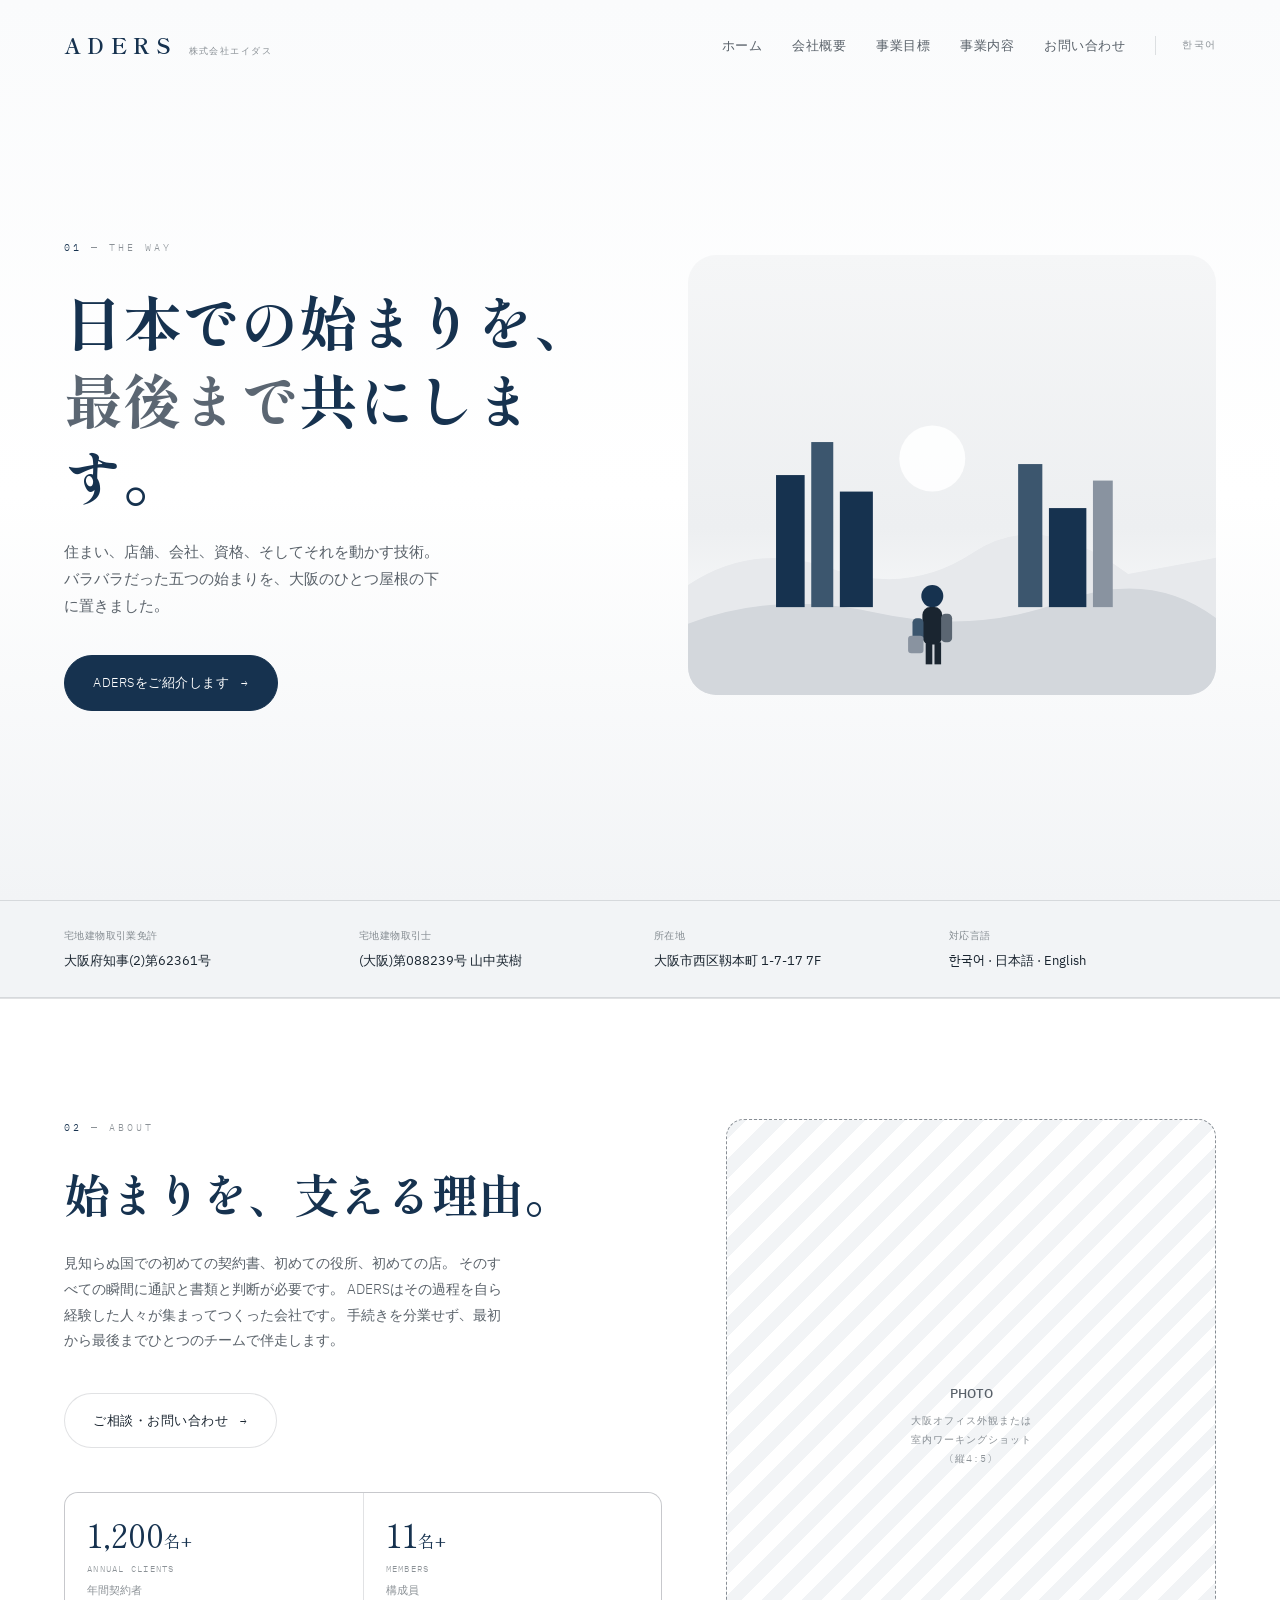
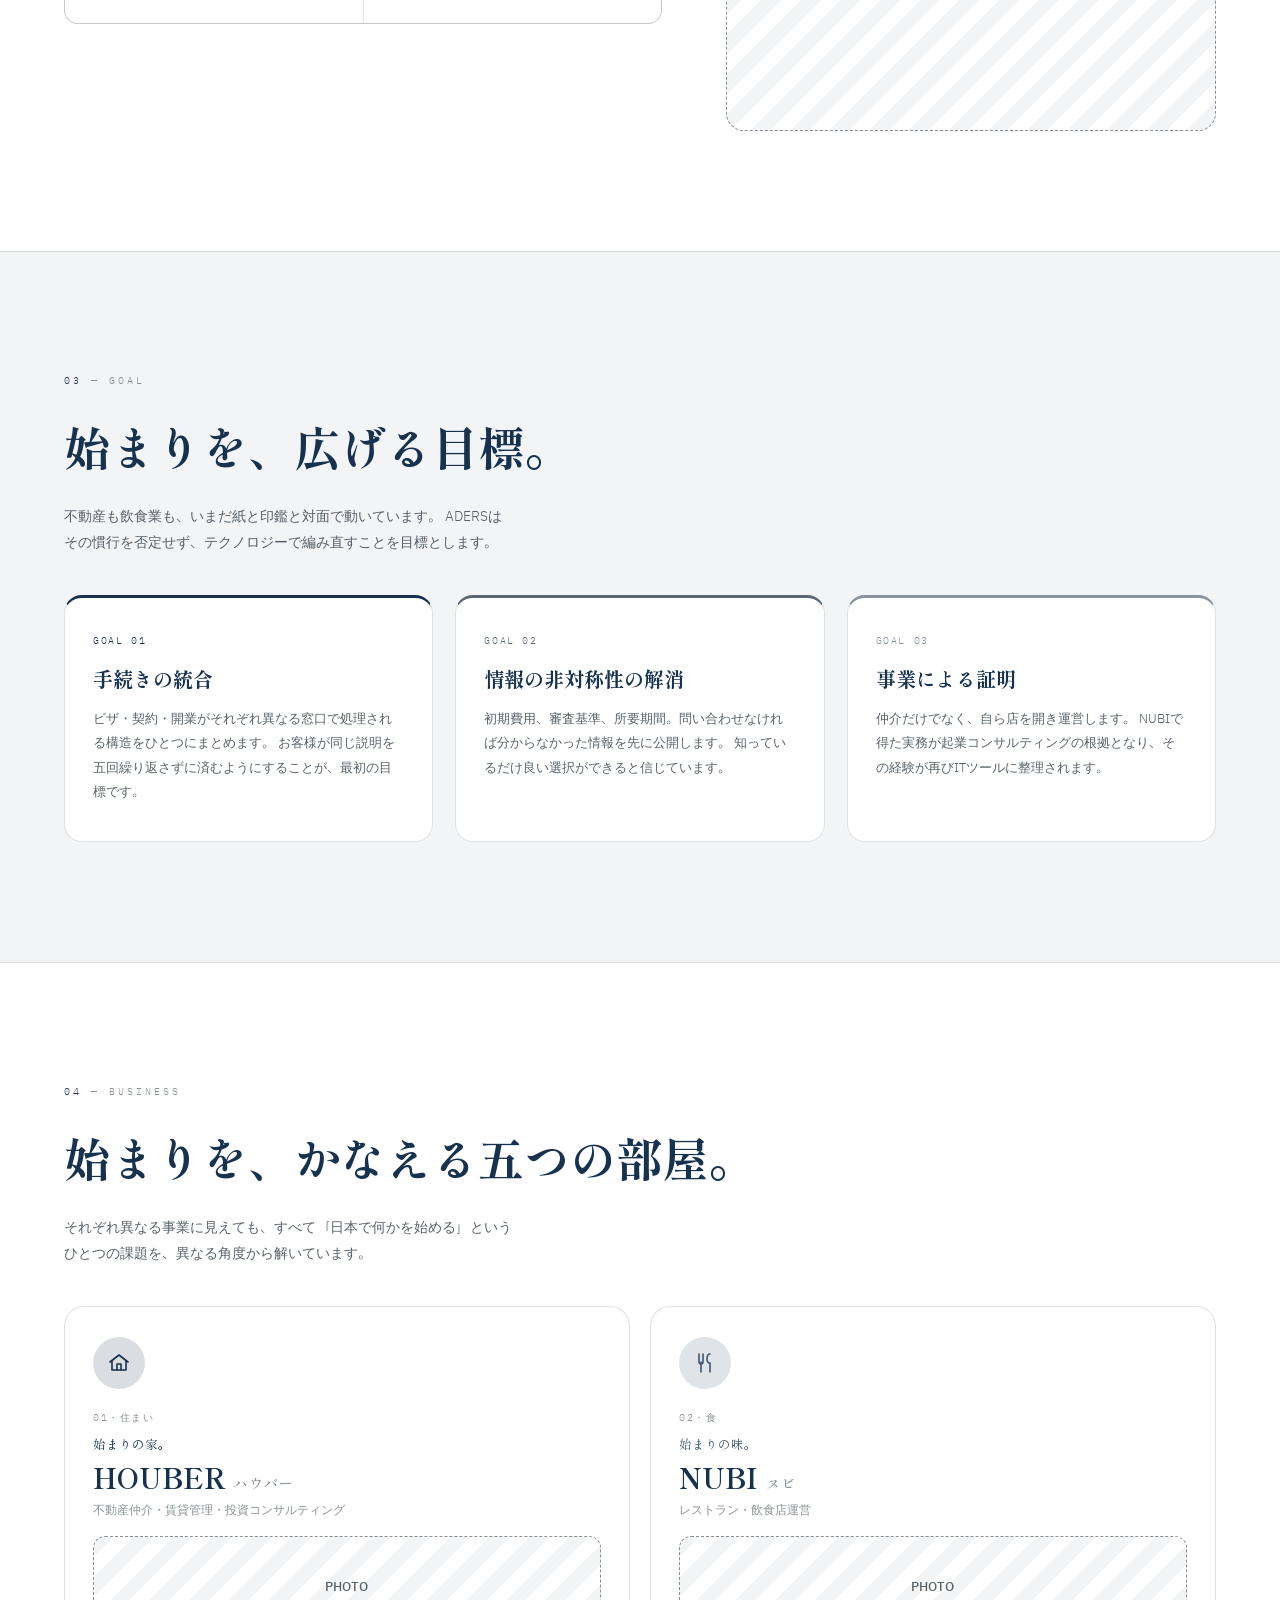
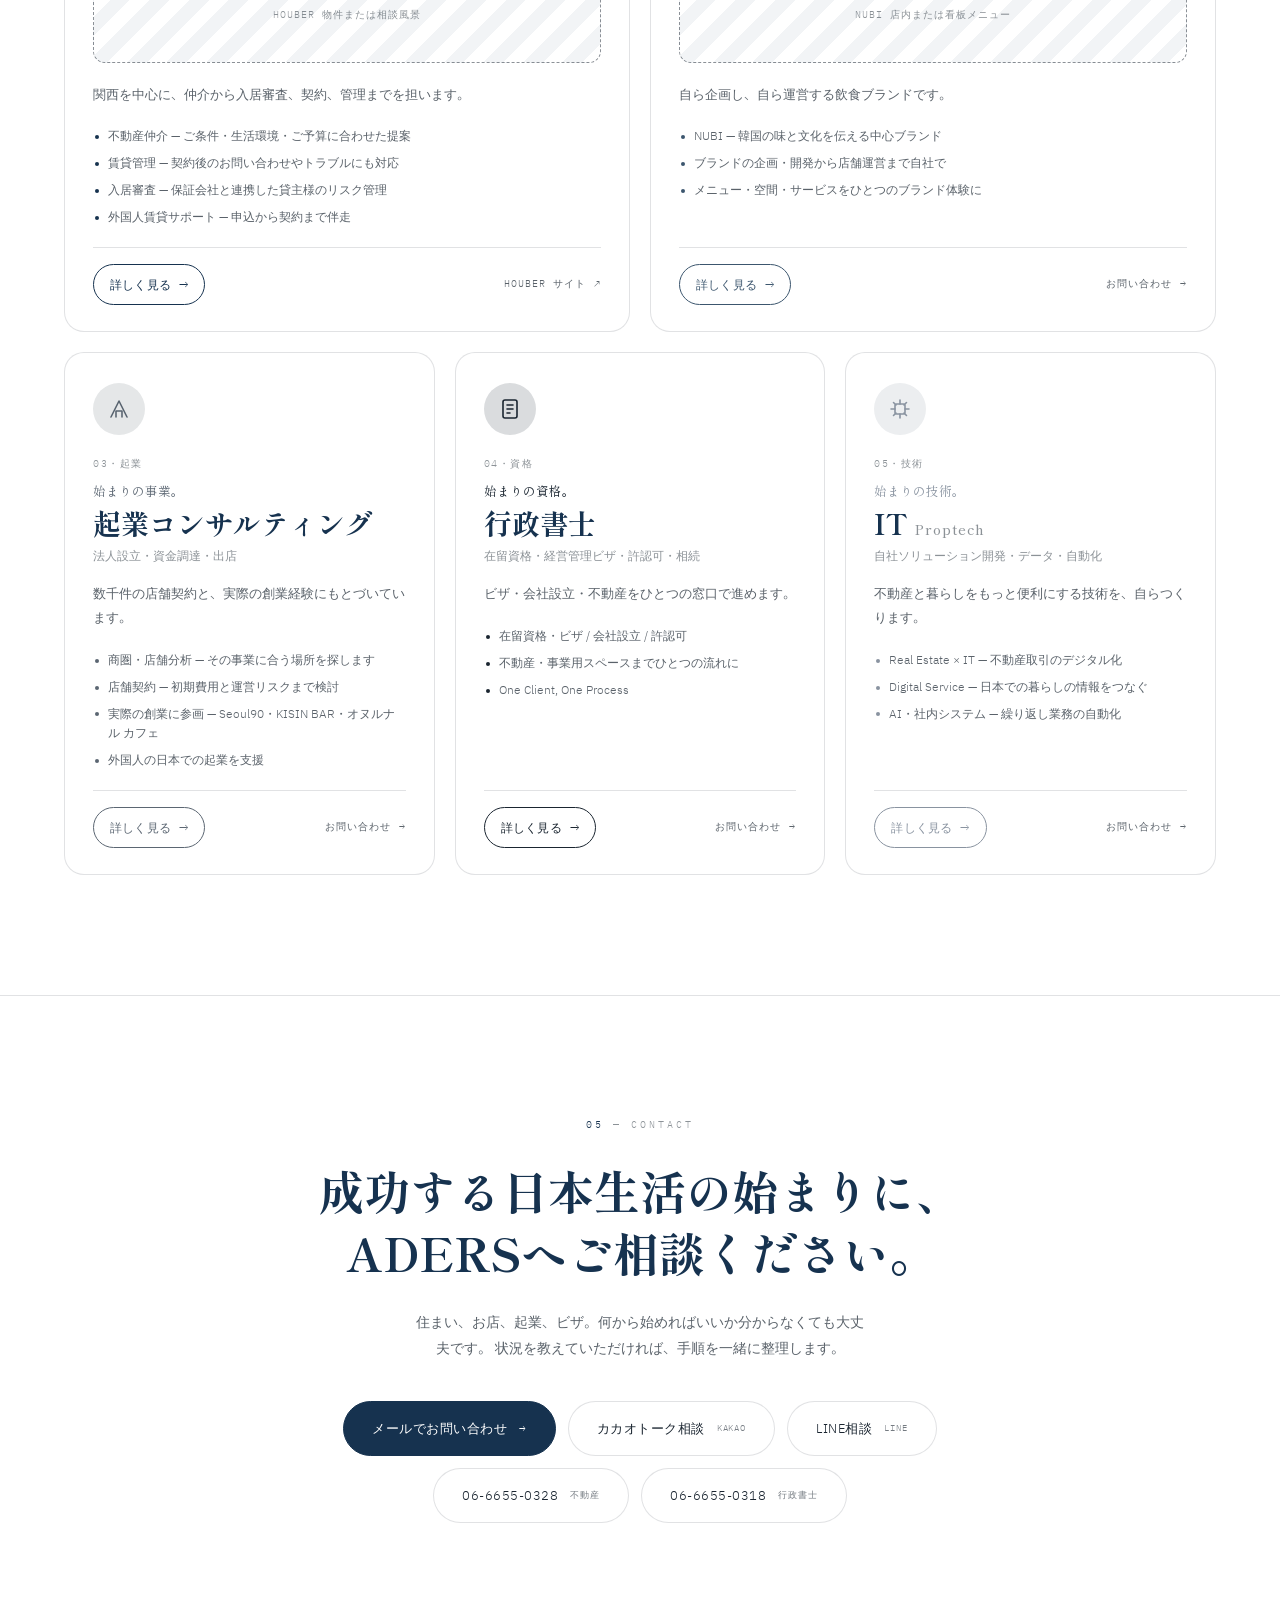
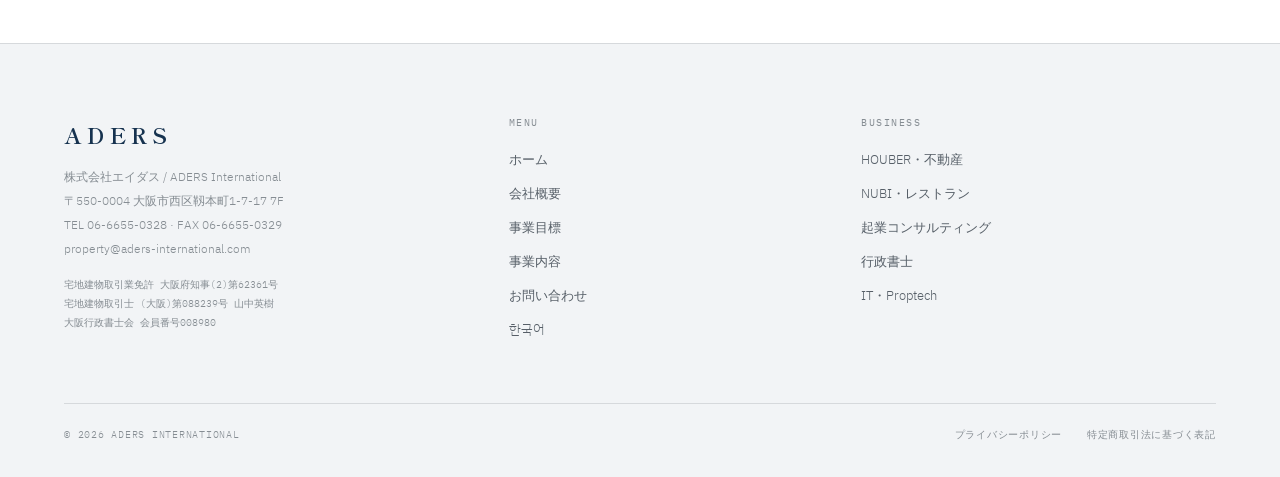
==== ja/index.html @ 55abdd6e "사업 상세 페이지 10장 추가 및 카드를 요약형으로 개편 메인 페이지의 사업 카드는 핵심 포인트만 보여주고, 자세한 설명은 별도 상세 페이지로 이동해 읽도록 구조를 바꿨습니다.  " ====
<!DOCTYPE html>
<!--
  ============================================================================
  ADERS INTERNATIONAL — 일본어 페이지 (日本語版)
  ----------------------------------------------------------------------------
  · 이 파일은 한국어 페이지(../index.html)와 구조가 완전히 동일합니다.
    텍스트만 일본어로 바뀌어 있으므로, 한쪽을 고치면 다른 쪽도 함께 고쳐주세요.

  · 경로 주의: 이 파일은 ja/ 폴더 안에 있으므로
    CSS·JS·이미지 경로 앞에 반드시 ../ 가 붙습니다.

  · 디자인/동작 수정은 한국어 페이지와 같은 파일을 공유합니다.
      ../assets/css/style.css
      ../assets/js/main.js
  ============================================================================
-->
<html lang="ja" class="no-js">
<head>
<meta charset="utf-8">
<meta name="viewport" content="width=device-width, initial-scale=1">

<!-- JavaScript 사용 가능 여부 표시 (한국어 페이지와 동일) -->
<script>document.documentElement.className = 'js';</script>

<!-- ==========================================================================
     [수정] 검색엔진 · SNS 공유 정보
     ========================================================================== -->
<title>ADERS INTERNATIONAL｜日本での始まりを、最後まで共に</title>
<meta name="description" content="大阪で不動産・飲食・起業コンサルティング・行政書士・ITをひとつのチームで運営しています。住まい、店舗、会社、ビザまで、日本での始まりを最初から最後まで伴走します。">

<link rel="canonical" href="https://www.aders-international.com/ja/">

<!-- 언어별 페이지 연결 (한국어 페이지와 값이 같아야 합니다) -->
<link rel="alternate" hreflang="ko" href="https://www.aders-international.com/">
<link rel="alternate" hreflang="ja" href="https://www.aders-international.com/ja/">
<link rel="alternate" hreflang="x-default" href="https://www.aders-international.com/">

<meta property="og:type" content="website">
<meta property="og:locale" content="ja_JP">
<meta property="og:locale:alternate" content="ko_KR">
<meta property="og:site_name" content="ADERS INTERNATIONAL">
<meta property="og:title" content="ADERS INTERNATIONAL｜日本での始まりを、最後まで共に">
<meta property="og:description" content="大阪で不動産・飲食・起業コンサルティング・行政書士・ITをひとつのチームで運営しています。">
<meta property="og:url" content="https://www.aders-international.com/ja/">
<!-- [수정] 공유용 대표 이미지를 준비하면 아래 주석을 풀어주세요.
<meta property="og:image" content="https://www.aders-international.com/assets/images/og-image.jpg">
-->
<meta name="twitter:card" content="summary_large_image">

<!-- 파비콘 (상위 폴더에 있으므로 ../) -->
<link rel="icon" href="../favicon.svg" type="image/svg+xml">

<!-- 웹폰트 (한국어 페이지와 동일) -->
<link rel="preconnect" href="https://fonts.googleapis.com">
<link rel="preconnect" href="https://fonts.gstatic.com" crossorigin>
<link href="https://fonts.googleapis.com/css2?family=Gowun+Batang:wght@400;700&family=Shippori+Mincho:wght@400;500;600&family=IBM+Plex+Sans+KR:wght@300;400;500;600&family=IBM+Plex+Mono:wght@400;500&display=swap" rel="stylesheet">

<!-- 공통 스타일 · 스크립트 (상위 폴더의 파일을 함께 사용) -->
<link rel="stylesheet" href="../assets/css/style.css">
<script src="../assets/js/main.js" defer></script>
</head>

<body>

<a class="skip-link" href="#main">本文へスキップ</a>


<!-- ==========================================================================
     ヘッダー
     ========================================================================== -->
<header class="site-header">

  <a class="brand" href="#top">
    <span class="brand__name">ADERS</span>
    <span class="brand__sub">株式会社エイダス</span>
  </a>

  <nav class="site-nav" aria-label="メインメニュー">
    <a class="site-nav__link" href="#top">ホーム</a>
    <a class="site-nav__link" href="#about">会社概要</a>
    <a class="site-nav__link" href="#goal">事業目標</a>

    <div class="has-dropdown">
      <a class="site-nav__link" href="#business">事業内容</a>
      <div class="dropdown">
        <ul class="dropdown__list">
          <li><a class="dropdown__link" href="business/houber.html"><span class="dropdown__num">01</span>HOUBER・不動産</a></li>
          <li><a class="dropdown__link" href="business/nubi.html"><span class="dropdown__num">02</span>NUBI・レストラン</a></li>
          <li><a class="dropdown__link" href="business/startup.html"><span class="dropdown__num">03</span>起業コンサルティング</a></li>
          <li><a class="dropdown__link" href="business/legal.html"><span class="dropdown__num">04</span>行政書士</a></li>
          <li><a class="dropdown__link" href="business/it.html"><span class="dropdown__num">05</span>IT</a></li>
        </ul>
      </div>
    </div>

    <a class="site-nav__link" href="#contact">お問い合わせ</a>

    <!-- 언어 전환 — 한국어 페이지(상위 폴더)로 이동 -->
    <a class="site-nav__lang" href="../" lang="ko" hreflang="ko">한국어</a>
  </nav>

  <button class="menu-toggle" type="button" aria-label="メニューを開く" aria-expanded="false" aria-controls="mobile-menu">
    <span class="menu-toggle__bar"></span>
    <span class="menu-toggle__bar"></span>
  </button>

</header>


<!-- ==========================================================================
     モバイルメニュー
     ========================================================================== -->
<nav class="mobile-menu" id="mobile-menu" aria-label="モバイルメニュー">
  <a class="mobile-menu__link" href="#top">ホーム</a>
  <a class="mobile-menu__link" href="#about">会社概要</a>
  <a class="mobile-menu__link" href="#goal">事業目標</a>
  <a class="mobile-menu__link" href="#business">事業内容</a>
  <a class="mobile-menu__link" href="#contact">お問い合わせ</a>

  <div class="mobile-menu__footer">
    <a class="btn btn--primary" href="#contact">お問い合わせ <span class="btn__arrow">&rarr;</span></a>
    <a class="btn" href="../" lang="ko" hreflang="ko">한국어</a>
  </div>
</nav>


<main id="main">

  <!-- ========================================================================
       01. ヒーロー
       ======================================================================== -->
  <section class="hero" id="top">
    <div class="hero__inner">

      <div class="hero__copy">
        <span class="eyebrow"><span class="eyebrow__num">01</span> — THE WAY</span>

        <h1 class="hero__title">
          日本での始まりを、<br>
          <em>最後まで</em>共にします。
        </h1>

        <p class="hero__text">
          住まい、店舗、会社、資格、そしてそれを動かす技術。
          バラバラだった五つの始まりを、大阪のひとつ屋根の下に置きました。
        </p>

        <a class="btn btn--primary" href="#about">
          ADERSをご紹介します <span class="btn__arrow">&rarr;</span>
        </a>
      </div>

      <!-- 일러스트 (한국어 페이지와 동일) -->
      <div class="hero__visual" aria-hidden="true">
        <svg viewBox="0 0 480 400" preserveAspectRatio="xMidYMax slice" role="presentation">
          <path d="M0 300 Q60 260 130 285 T260 270 T400 290 L480 275 V400 H0 Z" fill="#E7E9EC"/>
          <path d="M0 335 Q80 305 170 325 T340 315 T480 330 V400 H0 Z" fill="#D3D7DC"/>
          <rect x="80"  y="200" width="26" height="120" fill="#16324F"/>
          <rect x="112" y="170" width="20" height="150" fill="#3C566E"/>
          <rect x="138" y="215" width="30" height="105" fill="#16324F"/>
          <rect x="300" y="190" width="22" height="130" fill="#3C566E"/>
          <rect x="328" y="230" width="34" height="90"  fill="#16324F"/>
          <rect x="368" y="205" width="18" height="115" fill="#8993A0"/>
          <circle cx="222" cy="185" r="30" fill="#FFFFFF" opacity=".9"/>
          <g transform="translate(210,300)">
            <circle cx="12" cy="10" r="10" fill="#16324F"/>
            <rect x="3"   y="20" width="18" height="34" rx="7" fill="#1A2530"/>
            <rect x="-6"  y="30" width="10" height="22" rx="4" fill="#3C566E"/>
            <rect x="20"  y="26" width="10" height="26" rx="4" fill="#5B6672"/>
            <rect x="6"   y="52" width="6"  height="20" fill="#1A2530"/>
            <rect x="14"  y="52" width="6"  height="20" fill="#1A2530"/>
            <rect x="-10" y="46" width="14" height="16" rx="3" fill="#8993A0"/>
          </g>
        </svg>
      </div>

    </div>
  </section>


  <!-- ========================================================================
       02. 情報バー
       ⚠️ 면허번호는 한국어 페이지와 반드시 동일한 값을 유지하세요.

       ※ 行政書士登録番号 · 法人番号 는 번호를 아직 받지 못해 표시하지 않습니다.
          번호를 확보하면 한국어 페이지와 같은 형식으로 항목을 추가하세요.
       ======================================================================== -->
  <div class="info-bar">
    <div class="info-bar__item">
      宅地建物取引業免許
      <b class="info-bar__value">大阪府知事(2)第62361号</b>
    </div>
    <div class="info-bar__item">
      宅地建物取引士
      <b class="info-bar__value">(大阪)第088239号 山中英樹</b>
    </div>
    <div class="info-bar__item">
      所在地
      <b class="info-bar__value">大阪市西区靱本町 1-7-17 7F</b>
    </div>
    <div class="info-bar__item">
      対応言語
      <b class="info-bar__value">한국어 · 日本語 · English</b>
    </div>
  </div>


  <!-- ========================================================================
       03. 会社概要
       ======================================================================== -->
  <section class="section" id="about">
    <div class="section__inner about__inner">

      <div>
        <span class="eyebrow reveal"><span class="eyebrow__num">02</span> — ABOUT</span>
        <h2 class="section__title reveal reveal--1">始まりを、支える理由。</h2>

        <p class="section__lead reveal reveal--2">
          見知らぬ国での初めての契約書、初めての役所、初めての店。
          そのすべての瞬間に通訳と書類と判断が必要です。
          ADERSはその過程を自ら経験した人々が集まってつくった会社です。
          手続きを分業せず、最初から最後までひとつのチームで伴走します。
        </p>

        <a class="btn reveal reveal--3" href="#contact">
          ご相談・お問い合わせ <span class="btn__arrow">&rarr;</span>
        </a>

        <div class="stat-grid reveal reveal--3">
          <div class="stat">
            <div class="stat__number">1,200<span class="stat__unit">名+</span></div>
            <div class="stat__label">ANNUAL CLIENTS</div>
            <div class="stat__note">年間契約者</div>
          </div>
          <div class="stat">
            <div class="stat__number">11<span class="stat__unit">名+</span></div>
            <div class="stat__label">MEMBERS</div>
            <div class="stat__note">構成員</div>
          </div>
        </div>
      </div>

      <!-- 사진 자리 — 교체 예시 (경로 앞 ../ 주의):
           <img class="photo about__photo reveal reveal--2"
                src="../assets/images/about-office.jpg"
                alt="大阪 ADERS オフィス" width="800" height="1000" loading="lazy"> -->
      <div class="photo-slot about__photo reveal reveal--2">
        <p class="photo-slot__text">
          <b>PHOTO</b>
          大阪オフィス外観または<br>室内ワーキングショット<br>(縦4:5)
        </p>
      </div>

    </div>
  </section>


  <!-- ========================================================================
       04. 事業目標
       ======================================================================== -->
  <section class="section" id="goal">
    <div class="section__inner">

      <span class="eyebrow reveal"><span class="eyebrow__num">03</span> — GOAL</span>
      <h2 class="section__title reveal reveal--1">始まりを、広げる目標。</h2>

      <p class="section__lead reveal reveal--2">
        不動産も飲食業も、いまだ紙と印鑑と対面で動いています。
        ADERSはその慣行を否定せず、テクノロジーで編み直すことを目標とします。
      </p>

      <div class="goal-grid">

        <article class="goal-card reveal reveal--1">
          <div class="goal-card__num">GOAL 01</div>
          <h3 class="goal-card__title">手続きの統合</h3>
          <p class="goal-card__text">
            ビザ・契約・開業がそれぞれ異なる窓口で処理される構造をひとつにまとめます。
            お客様が同じ説明を五回繰り返さずに済むようにすることが、最初の目標です。
          </p>
        </article>

        <article class="goal-card reveal reveal--2">
          <div class="goal-card__num">GOAL 02</div>
          <h3 class="goal-card__title">情報の非対称性の解消</h3>
          <p class="goal-card__text">
            初期費用、審査基準、所要期間。問い合わせなければ分からなかった情報を先に公開します。
            知っているだけ良い選択ができると信じています。
          </p>
        </article>

        <article class="goal-card reveal reveal--3">
          <div class="goal-card__num">GOAL 03</div>
          <h3 class="goal-card__title">事業による証明</h3>
          <p class="goal-card__text">
            仲介だけでなく、自ら店を開き運営します。
            NUBIで得た実務が起業コンサルティングの根拠となり、その経験が再びITツールに整理されます。
          </p>
        </article>

      </div>
    </div>
  </section>


  <!-- ========================================================================
       05. 事業内容
       ======================================================================== -->
  <section class="section" id="business">
    <div class="section__inner">

      <span class="eyebrow reveal"><span class="eyebrow__num">04</span> — BUSINESS</span>
      <h2 class="section__title reveal reveal--1">始まりを、かなえる五つの部屋。</h2>

      <p class="section__lead reveal reveal--2">
        それぞれ異なる事業に見えても、すべて「日本で何かを始める」という
        ひとつの課題を、異なる角度から解いています。
      </p>

      <div class="business-grid">

        <!-- ---- 01 HOUBER (不動産) ---- -->
        <article class="biz-card biz-card--wide reveal reveal--1" id="biz-houber" data-accent="navy">
          <div class="biz-card__icon">
            <svg viewBox="0 0 24 24" aria-hidden="true">
              <path d="M3 11 12 4l9 7"/><path d="M5 10v9h14v-9"/><path d="M10 19v-6h4v6"/>
            </svg>
          </div>
          <div class="biz-card__index">01・住まい</div>
          <span class="biz-card__keyword">始まりの家。</span>
          <h3 class="biz-card__title">HOUBER<span class="biz-card__title-jp">ハウバー</span></h3>
          <span class="biz-card__category">不動産仲介・賃貸管理・投資コンサルティング</span>

          <div class="photo-slot">
            <p class="photo-slot__text"><b>PHOTO</b>HOUBER 物件または相談風景</p>
          </div>

          <p class="biz-card__text">関西を中心に、仲介から入居審査、契約、管理までを担います。</p>

          <!-- 핵심 포인트 — 자세한 설명은 business/houber.html 에 있습니다 -->
          <ul class="biz-card__points">
            <li>不動産仲介 — ご条件・生活環境・ご予算に合わせた提案</li>
            <li>賃貸管理 — 契約後のお問い合わせやトラブルにも対応</li>
            <li>入居審査 — 保証会社と連携した貸主様のリスク管理</li>
            <li>外国人賃貸サポート — 申込から契約まで伴走</li>
          </ul>

          <div class="biz-card__footer">
            <a class="biz-card__more" href="business/houber.html">詳しく見る <span aria-hidden="true">&rarr;</span></a>

            <!-- 외부 링크에는 보안상 rel="noopener" 를 반드시 붙입니다 -->
            <a class="biz-card__link" href="https://www.houber-home.com" target="_blank" rel="noopener">
              HOUBER サイト <span aria-hidden="true">&#8599;</span>
              <span class="visually-hidden">(新しいウィンドウで開きます)</span>
            </a>
          </div>
        </article>

        <!-- ---- 02 NUBI (レストラン) ---- -->
        <article class="biz-card biz-card--wide reveal reveal--2" id="biz-nubi" data-accent="blue">
          <div class="biz-card__icon">
            <svg viewBox="0 0 24 24" aria-hidden="true">
              <path d="M6 3v8a2 2 0 0 0 4 0V3"/><path d="M8 11v10"/>
              <path d="M17 3c-2 0-3 2-3 5s1 4 3 4v9"/>
            </svg>
          </div>
          <div class="biz-card__index">02・食</div>
          <span class="biz-card__keyword">始まりの味。</span>
          <h3 class="biz-card__title">NUBI<span class="biz-card__title-jp">ヌビ</span></h3>
          <span class="biz-card__category">レストラン・飲食店運営</span>

          <div class="photo-slot">
            <p class="photo-slot__text"><b>PHOTO</b>NUBI 店内または看板メニュー</p>
          </div>

          <p class="biz-card__text">自ら企画し、自ら運営する飲食ブランドです。</p>

          <!-- 핵심 포인트 — 자세한 설명은 business/nubi.html 에 있습니다 -->
          <ul class="biz-card__points">
            <li>NUBI — 韓国の味と文化を伝える中心ブランド</li>
            <li>ブランドの企画・開発から店舗運営まで自社で</li>
            <li>メニュー・空間・サービスをひとつのブランド体験に</li>
          </ul>

          <div class="biz-card__footer">
            <a class="biz-card__more" href="business/nubi.html">詳しく見る <span aria-hidden="true">&rarr;</span></a>
            <a class="biz-card__link" href="#contact">お問い合わせ <span aria-hidden="true">&rarr;</span></a>
          </div>
        </article>

        <!-- ---- 03 起業コンサルティング ---- -->
        <article class="biz-card reveal reveal--1" id="biz-startup" data-accent="slate">
          <div class="biz-card__icon">
            <svg viewBox="0 0 24 24" aria-hidden="true">
              <path d="M4 20 12 4l8 16"/><path d="M9 20v-6h6v6"/>
            </svg>
          </div>
          <div class="biz-card__index">03・起業</div>
          <span class="biz-card__keyword">始まりの事業。</span>
          <h3 class="biz-card__title">起業コンサルティング</h3>
          <span class="biz-card__category">法人設立・資金調達・出店</span>

          <p class="biz-card__text">数千件の店舗契約と、実際の創業経験にもとづいています。</p>

          <!-- 핵심 포인트 — 자세한 설명은 business/startup.html 에 있습니다 -->
          <ul class="biz-card__points">
            <li>商圏・店舗分析 — その事業に合う場所を探します</li>
            <li>店舗契約 — 初期費用と運営リスクまで検討</li>
            <li>実際の創業に参画 — Seoul90・KISIN BAR・オヌルナル カフェ</li>
            <li>外国人の日本での起業を支援</li>
          </ul>

          <div class="biz-card__footer">
            <a class="biz-card__more" href="business/startup.html">詳しく見る <span aria-hidden="true">&rarr;</span></a>
            <a class="biz-card__link" href="#contact">お問い合わせ <span aria-hidden="true">&rarr;</span></a>
          </div>
        </article>

        <!-- ---- 04 行政書士 ---- -->
        <article class="biz-card reveal reveal--2" id="biz-legal" data-accent="ink">
          <div class="biz-card__icon">
            <svg viewBox="0 0 24 24" aria-hidden="true">
              <rect x="5" y="3" width="14" height="18" rx="2"/>
              <path d="M9 8h6M9 12h6M9 16h3"/>
            </svg>
          </div>
          <div class="biz-card__index">04・資格</div>
          <span class="biz-card__keyword">始まりの資格。</span>
          <h3 class="biz-card__title">行政書士</h3>
          <span class="biz-card__category">在留資格・経営管理ビザ・許認可・相続</span>

          <p class="biz-card__text">ビザ・会社設立・不動産をひとつの窓口で進めます。</p>

          <!-- 핵심 포인트 — 자세한 설명은 business/legal.html 에 있습니다 -->
          <ul class="biz-card__points">
            <li>在留資格・ビザ / 会社設立 / 許認可</li>
            <li>不動産・事業用スペースまでひとつの流れに</li>
            <li>One Client, One Process</li>
          </ul>

          <div class="biz-card__footer">
            <a class="biz-card__more" href="business/legal.html">詳しく見る <span aria-hidden="true">&rarr;</span></a>
            <a class="biz-card__link" href="#contact">お問い合わせ <span aria-hidden="true">&rarr;</span></a>
          </div>
        </article>

        <!-- ---- 05 IT ---- -->
        <article class="biz-card reveal reveal--3" id="biz-it" data-accent="steel">
          <div class="biz-card__icon">
            <svg viewBox="0 0 24 24" aria-hidden="true">
              <rect x="7" y="7" width="10" height="10" rx="1.5"/>
              <path d="M12 3v4M12 17v4M3 12h4M17 12h4M5.5 5.5l2.5 2.5M18.5 5.5 16 8M5.5 18.5 8 16M18.5 18.5 16 16"/>
            </svg>
          </div>
          <div class="biz-card__index">05・技術</div>
          <span class="biz-card__keyword">始まりの技術。</span>
          <h3 class="biz-card__title">IT<span class="biz-card__title-jp">Proptech</span></h3>
          <span class="biz-card__category">自社ソリューション開発・データ・自動化</span>

          <p class="biz-card__text">不動産と暮らしをもっと便利にする技術を、自らつくります。</p>

          <!-- 핵심 포인트 — 자세한 설명은 business/it.html 에 있습니다 -->
          <ul class="biz-card__points">
            <li>Real Estate × IT — 不動産取引のデジタル化</li>
            <li>Digital Service — 日本での暮らしの情報をつなぐ</li>
            <li>AI・社内システム — 繰り返し業務の自動化</li>
          </ul>

          <div class="biz-card__footer">
            <a class="biz-card__more" href="business/it.html">詳しく見る <span aria-hidden="true">&rarr;</span></a>
            <a class="biz-card__link" href="#contact">お問い合わせ <span aria-hidden="true">&rarr;</span></a>
          </div>
        </article>

      </div>
    </div>
  </section>


  <!-- ========================================================================
       06. お問い合わせ
       ======================================================================== -->
  <section class="section" id="contact">
    <div class="section__inner">

      <span class="eyebrow reveal"><span class="eyebrow__num">05</span> — CONTACT</span>

      <h2 class="section__title reveal reveal--1">
        成功する日本生活の始まりに、<br>ADERSへご相談ください。
      </h2>

      <p class="section__lead reveal reveal--2">
        住まい、お店、起業、ビザ。何から始めればいいか分からなくても大丈夫です。
        状況を教えていただければ、手順を一緒に整理します。
      </p>

      <div class="contact-channels reveal reveal--3">
        <a class="btn btn--primary" href="mailto:property@aders-international.com">
          メールでお問い合わせ <span class="btn__arrow">&rarr;</span>
        </a>

        <a class="btn" href="#">カカオトーク相談 <span class="btn__tag">KAKAO</span></a>
        <a class="btn" href="#">LINE相談 <span class="btn__tag">LINE</span></a>

        <a class="btn" href="tel:+81666550328">06-6655-0328 <span class="btn__tag">不動産</span></a>
        <a class="btn" href="tel:+81666550318">06-6655-0318 <span class="btn__tag">行政書士</span></a>
      </div>

    </div>
  </section>

</main>


<!-- ==========================================================================
     フッター
     ========================================================================== -->
<footer class="site-footer">
  <div class="footer-grid">

    <div>
      <div class="footer__brand">ADERS</div>
      <address class="footer__address">
        株式会社エイダス / ADERS International<br>
        〒550-0004 大阪市西区靱本町1-7-17 7F<br>
        TEL <a href="tel:+81666550328">06-6655-0328</a> · FAX 06-6655-0329<br>
        <a href="mailto:property@aders-international.com">property@aders-international.com</a>
      </address>

      <!-- 한국어 페이지와 반드시 같은 값을 유지하세요.
           法人番号 는 번호 확보 후 한 줄씩 추가하면 됩니다. -->
      <div class="footer__license">
        宅地建物取引業免許 大阪府知事(2)第62361号<br>
        宅地建物取引士 (大阪)第088239号 山中英樹<br>
        大阪行政書士会 会員番号008980
      </div>
    </div>

    <div>
      <h2 class="footer__heading">MENU</h2>
      <ul class="footer__list">
        <li><a href="#top">ホーム</a></li>
        <li><a href="#about">会社概要</a></li>
        <li><a href="#goal">事業目標</a></li>
        <li><a href="#business">事業内容</a></li>
        <li><a href="#contact">お問い合わせ</a></li>
        <li><a href="../" lang="ko" hreflang="ko">한국어</a></li>
      </ul>
    </div>

    <div>
      <h2 class="footer__heading">BUSINESS</h2>
      <ul class="footer__list">
        <li><a href="business/houber.html">HOUBER・不動産</a></li>
        <li><a href="business/nubi.html">NUBI・レストラン</a></li>
        <li><a href="business/startup.html">起業コンサルティング</a></li>
        <li><a href="business/legal.html">行政書士</a></li>
        <li><a href="business/it.html">IT・Proptech</a></li>
      </ul>
    </div>

  </div>

  <div class="footer-bottom">
    <span>&copy; 2026 ADERS INTERNATIONAL</span>
    <span>
      <a href="#">プライバシーポリシー</a>
      <a href="#">特定商取引法に基づく表記</a>
    </span>
  </div>
</footer>

</body>
</html>
---- assets/css/style.css ----
@charset "UTF-8";
/* ==========================================================================
   ADERS INTERNATIONAL — 공통 스타일시트
   --------------------------------------------------------------------------
   이 파일 하나로 한국어(index.html)와 일본어(ja/index.html) 두 페이지의
   디자인을 모두 관리합니다. 여기를 고치면 두 언어 페이지에 동시에 반영됩니다.

   [목차]
   01. 디자인 토큰 (색상·글꼴·간격)  ← 색을 바꾸려면 여기만 수정하세요
   02. 기본 리셋 & 공통 요소
   03. 접근성 (건너뛰기 링크 등)
   04. 버튼 (.btn)
   05. 사진 자리 (.photo-slot / .photo)
   06. 헤더 & 내비게이션
   07. 모바일 메뉴 (.mobile-menu)
   08. 히어로 (.hero)
   09. 정보 띠 (.info-bar)
   10. 섹션 공통 (.section)
   11. 회사소개 (#about)
   12. 사업목표 (#goal)
   13. 사업내용 (#business)
   14. 문의하기 (#contact)
   15. 푸터
   16. 스크롤 등장 애니메이션 (.reveal)
   17. 반응형 (태블릿·모바일)
   18. 인쇄 / 모션 최소화 설정
   19. 사업 상세 페이지 (business/*.html)
   ========================================================================== */


/* ==========================================================================
   01. 디자인 토큰
   --------------------------------------------------------------------------
   사이트 전체의 색·글꼴·여백이 여기서 정의됩니다.
   색상 하나만 바꿔도 사이트 전체에 일괄 적용되므로,
   디자인 수정은 되도록 이 블록 안에서만 하는 것을 권장합니다.
   ========================================================================== */
:root {
  /* ---- 배경색 (밝은 순서대로) ---- */
  --color-bg:          #FFFFFF;  /* 기본 배경 (흰색) */
  --color-bg-soft:     #F2F4F6;  /* 옅은 회색 배경 — 사업목표 섹션, 푸터, 정보 띠 */
  --color-bg-mute:     #E1E5EA;  /* 더 진한 회색 — 구분선 강조용 */
  --color-surface:     #FFFFFF;  /* 카드 배경 */

  /* ---- 글자색 ---- */
  --color-text:        #1A2530;                  /* 본문 기본 (진한 남색빛 먹색) */
  --color-text-soft:   rgba(26, 37, 48, 0.72);   /* 본문 보조 설명 */
  --color-text-mute:   rgba(26, 37, 48, 0.50);   /* 캡션·라벨 */
  --color-border:      rgba(26, 37, 48, 0.13);   /* 테두리·구분선 */

  /* ---- 브랜드 색 (네이비 + 그레이 계열) ---- */
  --color-navy:        #16324F;  /* 메인 브랜드 컬러 */
  --color-blue:        #3C566E;  /* 보조 1 */
  --color-slate:       #5B6672;  /* 보조 2 */
  --color-steel:       #8993A0;  /* 보조 3 (가장 옅음) */

  /* ---- 기능색 ---- */
  --color-alert:       #9A4432;  /* "※기입 필요" 같은 주의 표시 전용. 장식용으로 쓰지 마세요 */

  /* ---- 글꼴 ----
     display : 제목용 명조체
     body    : 본문용 고딕체
     mono    : 숫자·영문 라벨용 고정폭

     ※ 일본어 페이지는 <html> 태그에 lang="ja"가 있어서
        아래 [lang="ja"] 규칙이 명조체 우선순위를 바꿔줍니다. */
  --font-display: "Gowun Batang", "Shippori Mincho", serif;
  --font-body:    "IBM Plex Sans KR", "Noto Sans JP", system-ui, -apple-system, sans-serif;
  --font-mono:    "IBM Plex Mono", monospace;

  /* ---- 여백 ----
     --gutter : 화면 좌우 여백. 화면 크기에 따라 20px ~ 88px 사이에서 자동 조절됩니다.
     --wrap   : 콘텐츠 최대 너비. 이보다 넓은 화면에서는 가운데 정렬됩니다. */
  --gutter: clamp(20px, 5vw, 88px);
  --wrap:   1240px;

  /* ---- 섹션 위아래 여백 ---- */
  --section-space: 120px;

  /* ---- 모서리 둥글기 ---- */
  --radius-card: 20px;
  --radius-soft: 14px;

  /* ---- 애니메이션 속도 ---- */
  --ease: cubic-bezier(0.2, 0.7, 0.2, 1);
}

/* 일본어 페이지에서는 한자·가나가 더 자연스러운 Shippori Mincho를 먼저 사용합니다. */
[lang="ja"] {
  --font-display: "Shippori Mincho", "Gowun Batang", serif;
}


/* ==========================================================================
   02. 기본 리셋 & 공통 요소
   ========================================================================== */
*,
*::before,
*::after { box-sizing: border-box; }

html {
  scroll-behavior: smooth;
  /* 고정 헤더에 제목이 가려지지 않도록, 앵커 이동 시 위쪽 여백을 확보합니다. */
  scroll-padding-top: 90px;
}

body {
  margin: 0;
  background: var(--color-bg);
  color: var(--color-text);
  font-family: var(--font-body);
  font-weight: 300;
  line-height: 1.85;
  -webkit-font-smoothing: antialiased;
  overflow-x: hidden; /* 가로 스크롤 방지 */
}

a { color: inherit; text-decoration: none; }

/* 제목은 줄바꿈이 예쁘게 나뉘도록 balance 처리 */
h1, h2, h3 { text-wrap: balance; }

img, svg { max-width: 100%; }

img {
  display: block;
  height: auto;
}

::selection { background: var(--color-navy); color: #fff; }


/* ==========================================================================
   03. 접근성
   ========================================================================== */

/* 키보드 포커스 표시 — 접근성상 반드시 필요하므로 지우지 마세요. */
:focus-visible {
  outline: 2px solid var(--color-navy);
  outline-offset: 3px;
}

/* "본문 바로가기" 링크: 평소에는 화면 밖에 숨어 있다가 Tab 키를 누르면 나타납니다. */
.skip-link {
  position: absolute;
  top: -100px;
  left: var(--gutter);
  z-index: 100;
  padding: 12px 20px;
  background: var(--color-navy);
  color: #fff;
  font-size: 13px;
  transition: top 0.2s var(--ease);
}
.skip-link:focus { top: 12px; }

/* 화면에는 안 보이지만 스크린리더는 읽는 텍스트 */
.visually-hidden {
  position: absolute;
  width: 1px; height: 1px;
  margin: -1px; padding: 0;
  overflow: hidden;
  clip: rect(0 0 0 0);
  white-space: nowrap;
  border: 0;
}


/* ==========================================================================
   04. 버튼 (.btn)
   --------------------------------------------------------------------------
   사용법:
     <a class="btn" href="...">일반 버튼</a>
     <a class="btn btn--primary" href="...">강조 버튼 (네이비 배경)</a>
   ========================================================================== */
.btn {
  display: inline-flex;
  align-items: center;
  gap: 12px;
  padding: 15px 28px;
  border: 1px solid var(--color-border);
  border-radius: 999px;         /* 알약 모양 */
  background: var(--color-surface);
  color: var(--color-text);
  font-size: 12.5px;
  letter-spacing: 0.04em;
  transition: background 0.4s var(--ease),
              color 0.4s var(--ease),
              border-color 0.4s var(--ease),
              gap 0.4s var(--ease);
}
.btn:hover {
  background: var(--color-navy);
  border-color: var(--color-navy);
  color: #fff;
  gap: 16px;                    /* 마우스를 올리면 화살표가 살짝 밀려납니다 */
}

.btn--primary {
  background: var(--color-navy);
  border-color: var(--color-navy);
  color: #fff;
}
.btn--primary:hover {
  background: var(--color-text);
  border-color: var(--color-text);
}

/* 버튼 안 화살표 */
.btn__arrow {
  font-family: var(--font-mono);
  font-size: 11px;
}

/* 버튼 안 작은 라벨 (예: KAKAO, LINE) */
.btn__tag {
  font-family: var(--font-mono);
  font-size: 9px;
  letter-spacing: 0.1em;
  opacity: 0.6;
}


/* ==========================================================================
   05. 사진 자리 (.photo-slot) & 실제 사진 (.photo)
   --------------------------------------------------------------------------
   .photo-slot : 아직 사진이 없을 때 보이는 점선 상자 (임시)
   .photo      : 실제 사진을 넣었을 때 사용하는 클래스

   사진 교체 방법은 각 HTML 파일의 주석과 assets/images/README.md 참고.
   ========================================================================== */

/* 임시 점선 상자 */
.photo-slot {
  display: flex;
  align-items: center;
  justify-content: center;
  min-height: 220px;
  padding: 28px;
  border: 1.5px dashed var(--color-text-mute);
  border-radius: 18px;
  background: repeating-linear-gradient(
    135deg,
    var(--color-bg-soft) 0 14px,
    var(--color-bg) 14px 28px
  );
  text-align: center;
}
.photo-slot__text {
  font-family: var(--font-mono);
  font-size: 10px;
  letter-spacing: 0.1em;
  color: var(--color-text-mute);
  line-height: 1.9;
}
.photo-slot__text b {
  display: block;
  margin-bottom: 6px;
  font-family: var(--font-body);
  font-weight: 500;
  font-size: 12.5px;
  letter-spacing: 0;
  color: var(--color-text-soft);
}

/* 실제 사진 — .photo-slot 자리에 <img class="photo"> 로 교체하면 됩니다.
   object-fit: cover 덕분에 사진 비율이 달라도 상자에 꽉 차게 잘립니다. */
.photo {
  width: 100%;
  border-radius: 18px;
  object-fit: cover;
  background: var(--color-bg-soft); /* 사진 로딩 전 배경 */
}


/* ==========================================================================
   06. 헤더 & 내비게이션
   ========================================================================== */
.site-header {
  position: fixed;
  inset: 0 0 auto 0;            /* 화면 상단 고정 */
  z-index: 60;
  display: flex;
  align-items: center;
  justify-content: space-between;
  padding: 26px var(--gutter);
  border-bottom: 1px solid transparent;
  transition: background 0.5s var(--ease),
              padding 0.5s var(--ease),
              border-color 0.5s var(--ease),
              box-shadow 0.5s var(--ease);
}

/* 스크롤을 내리면 JavaScript가 이 클래스를 붙여 헤더를 불투명하게 만듭니다.
   (assets/js/main.js 참고) */
.site-header.is-scrolled {
  padding: 16px var(--gutter);
  background: rgba(255, 255, 255, 0.92);
  backdrop-filter: blur(14px);
  border-bottom-color: var(--color-border);
  box-shadow: 0 8px 30px rgba(26, 37, 48, 0.06);
}

/* --- 로고 --- */
.brand { display: flex; align-items: baseline; gap: 12px; }
.brand__name {
  font-family: var(--font-display);
  font-size: 21px;
  font-weight: 700;
  letter-spacing: 0.3em;
  color: var(--color-navy);
}
.brand__sub {
  font-family: var(--font-mono);
  font-size: 9px;
  letter-spacing: 0.16em;
  color: var(--color-text-mute);
}

/* --- PC 내비게이션 --- */
.site-nav {
  display: flex;
  align-items: center;
  gap: 30px;
}

/* 최상위 메뉴 링크 (드롭다운을 여는 링크 포함) */
.site-nav__link {
  position: relative;
  display: block;
  padding: 4px 0;
  font-size: 12.5px;
  letter-spacing: 0.04em;
  color: var(--color-text-soft);
}
/* 마우스를 올리면 밑줄이 왼쪽에서 오른쪽으로 그려집니다. */
.site-nav__link::after {
  content: "";
  position: absolute;
  left: 0;
  bottom: 0;
  width: 0;
  height: 1px;
  background: var(--color-navy);
  transition: width 0.4s var(--ease);
}
.site-nav__link:hover { color: var(--color-text); }
.site-nav__link:hover::after { width: 100%; }

/* 언어 전환 링크 (日本語 / 한국어) */
.site-nav__lang {
  padding-left: 26px;
  border-left: 1px solid var(--color-border);
  font-family: var(--font-mono);
  font-size: 10px;
  letter-spacing: 0.12em;
  color: var(--color-text-mute);
}
.site-nav__lang:hover { color: var(--color-text); }

/* --- 드롭다운 메뉴 (사업내용) --- */
.has-dropdown { position: relative; }

.dropdown {
  position: absolute;
  top: 100%;
  left: -22px;
  min-width: 280px;
  padding-top: 20px;            /* 헤더와 메뉴 사이 빈 공간 — 마우스가 지나갈 길 */
  opacity: 0;
  visibility: hidden;
  transform: translateY(-6px);
  transition: opacity 0.35s var(--ease),
              transform 0.35s var(--ease),
              visibility 0.35s;
}
/* 마우스를 올리거나(hover) 키보드로 진입하면(focus-within) 펼쳐집니다. */
.has-dropdown:hover .dropdown,
.has-dropdown:focus-within .dropdown {
  opacity: 1;
  visibility: visible;
  transform: none;
}

.dropdown__list {
  margin: 0;
  padding: 8px 0;
  list-style: none;
  background: var(--color-surface);
  border: 1px solid var(--color-border);
  box-shadow: 0 20px 40px rgba(26, 37, 48, 0.1);
}
.dropdown__link {
  display: flex;
  align-items: baseline;
  gap: 12px;
  padding: 12px 22px;
  font-size: 12.5px;
  color: var(--color-text-soft);
  transition: background 0.3s var(--ease), color 0.3s var(--ease);
}
.dropdown__link:hover {
  background: var(--color-bg-soft);
  color: var(--color-text);
}
.dropdown__num {
  min-width: 16px;
  font-family: var(--font-mono);
  font-size: 9px;
  letter-spacing: 0.1em;
  color: var(--color-text-mute);
}


/* ==========================================================================
   07. 모바일 메뉴
   ========================================================================== */

/* 햄버거 버튼 — 화면이 좁을 때만 보입니다 (17번 반응형 참고) */
.menu-toggle {
  display: none;                /* 기본 숨김 */
  position: relative;
  width: 38px;
  height: 38px;
  border: 1px solid var(--color-border);
  border-radius: 50%;
  background: var(--color-surface);
  cursor: pointer;
}
.menu-toggle__bar {
  position: absolute;
  left: 12px;
  width: 14px;
  height: 1px;
  background: var(--color-text);
  transition: top 0.35s var(--ease), transform 0.35s var(--ease);
}
.menu-toggle__bar:nth-child(1) { top: 16px; }
.menu-toggle__bar:nth-child(2) { top: 21px; }

/* 메뉴가 열리면 두 줄이 X자로 바뀝니다. */
.menu-toggle.is-open .menu-toggle__bar:nth-child(1) { top: 18px; transform: rotate(45deg); }
.menu-toggle.is-open .menu-toggle__bar:nth-child(2) { top: 18px; transform: rotate(-45deg); }

/* 메뉴가 열리면 헤더가 어두운 메뉴 배경 위에 겹칩니다.
   그대로 두면 네이비 로고가 네이비 배경에 묻혀 보이지 않으므로,
   열려 있는 동안에는 로고 글자를 흰색으로 바꿉니다.
   (.is-menu-open 클래스는 assets/js/main.js 가 <body>에 붙입니다) */
.is-menu-open .brand__name { color: #fff; }
.is-menu-open .brand__sub  { color: rgba(255, 255, 255, 0.6); }

/* 전체 화면 모바일 메뉴 */
.mobile-menu {
  position: fixed;
  inset: 0;
  z-index: 55;
  display: flex;
  flex-direction: column;
  justify-content: center;
  gap: 2px;
  padding: 0 var(--gutter);
  overflow-y: auto;
  background: var(--color-navy);
  color: #fff;
  /* 위에서 아래로 펼쳐지는 효과 */
  clip-path: inset(0 0 100% 0);
  transition: clip-path 0.6s cubic-bezier(0.7, 0, 0.2, 1);
}
.mobile-menu.is-open { clip-path: inset(0 0 0 0); }

.mobile-menu__link {
  padding: 12px 0;
  border-bottom: 1px solid rgba(255, 255, 255, 0.16);
  font-family: var(--font-display);
  font-size: clamp(22px, 5.6vw, 30px);
}

/* 모바일 메뉴 안의 언어 전환 + 문의 버튼 */
.mobile-menu__footer {
  display: flex;
  flex-wrap: wrap;
  gap: 12px;
  margin-top: 24px;
}
/* 어두운 배경 위에서는 버튼 테두리를 밝게 */
.mobile-menu .btn {
  background: transparent;
  border-color: rgba(255, 255, 255, 0.4);
  color: #fff;
}
.mobile-menu .btn:hover {
  background: #fff;
  border-color: #fff;
  color: var(--color-navy);
}
.mobile-menu .btn--primary {
  background: #fff;
  border-color: #fff;
  color: var(--color-navy);
}
.mobile-menu .btn--primary:hover {
  background: rgba(255, 255, 255, 0.85);
  border-color: rgba(255, 255, 255, 0.85);
  color: var(--color-navy);
}


/* ==========================================================================
   08. 히어로 (첫 화면)
   ========================================================================== */
.hero {
  position: relative;
  display: flex;
  align-items: center;
  min-height: 100svh;           /* 모바일 주소창을 고려한 화면 높이 단위 */
  padding: 110px var(--gutter) 60px;
  overflow: hidden;
  background: linear-gradient(180deg, #FAFBFC 0%, var(--color-bg) 55%, var(--color-bg-soft) 100%);
}

.hero__inner {
  position: relative;
  z-index: 2;
  display: grid;
  grid-template-columns: 1.05fr 0.95fr;  /* 왼쪽 글 / 오른쪽 그림 */
  gap: 40px;
  align-items: center;
  width: 100%;
  max-width: 1320px;
  margin: 0 auto;
}

/* 섹션 위 작은 라벨 (예: "01 — THE WAY") */
.eyebrow {
  display: block;
  margin-bottom: 24px;
  font-family: var(--font-mono);
  font-size: 10px;
  letter-spacing: 0.3em;
  color: var(--color-text-mute);
}
.eyebrow__num { color: var(--color-navy); }

.hero__title {
  margin: 0 0 24px;
  font-family: var(--font-display);
  font-weight: 700;
  font-size: clamp(34px, 4.6vw, 64px);
  line-height: 1.32;
  letter-spacing: -0.005em;
  color: var(--color-navy);
}
/* 제목 안 강조 단어 (<em> 태그) — 기울임 대신 색으로 강조 */
.hero__title em {
  font-style: normal;
  color: var(--color-slate);
}

.hero__text {
  margin: 0 0 36px;
  max-width: 42ch;              /* 한 줄이 너무 길어지지 않도록 제한 */
  font-size: 14.5px;
  color: var(--color-text-soft);
}

/* 오른쪽 일러스트 상자 */
.hero__visual {
  position: relative;
  aspect-ratio: 6 / 5;
  border-radius: 28px;
  overflow: hidden;
  background: linear-gradient(180deg, #F5F6F7 0%, #EDEFF1 62%, #FFFFFF 100%);
}
.hero__visual svg {
  position: absolute;
  inset: 0;
  width: 100%;
  height: 100%;
}


/* ==========================================================================
   09. 정보 띠 (면허번호 · 주소 · 대응언어)
   ========================================================================== */
.info-bar {
  display: grid;
  grid-template-columns: repeat(4, 1fr);
  gap: 28px;
  padding: 26px var(--gutter);
  border-top: 1px solid var(--color-border);
  border-bottom: 1px solid var(--color-border);
  background: var(--color-bg-soft);
}
.info-bar__item {
  font-family: var(--font-mono);
  font-size: 10px;
  letter-spacing: 0.04em;
  line-height: 1.7;
  color: var(--color-text-mute);
}
.info-bar__value {
  display: block;
  margin-top: 5px;
  font-family: var(--font-body);
  font-weight: 400;
  font-size: 13px;
  letter-spacing: 0;
  color: var(--color-text);
}
/* 아직 채워지지 않은 항목 표시 — 실제 번호를 넣은 뒤에는
   HTML에서 이 클래스(is-todo)를 지워주세요. */
.info-bar__value.is-todo { color: var(--color-alert); }


/* ==========================================================================
   10. 섹션 공통
   ========================================================================== */
.section {
  position: relative;
  padding: var(--section-space) var(--gutter);
  border-top: 1px solid var(--color-border);
}
.section__inner {
  position: relative;
  width: 100%;
  max-width: var(--wrap);
  margin: 0 auto;
}
.section__title {
  margin: 18px 0 26px;
  font-family: var(--font-display);
  font-weight: 700;
  font-size: clamp(28px, 3.6vw, 48px);
  line-height: 1.35;
  color: var(--color-navy);
}
.section__lead {
  margin: 0 0 40px;
  max-width: 56ch;
  font-size: 14px;
  color: var(--color-text-soft);
}


/* ==========================================================================
   11. 회사소개 (#about)
   ========================================================================== */
.about__inner {
  display: grid;
  grid-template-columns: 1.1fr 0.9fr;  /* 왼쪽 글 / 오른쪽 사진 */
  gap: 64px;
  align-items: start;
}

/* 오른쪽 사진 — 세로 4:5 비율 */
.about__photo { aspect-ratio: 4 / 5; }

/* 숫자 지표 (연간 계약자 / 구성원) */
.stat-grid {
  display: grid;
  grid-template-columns: repeat(2, 1fr);
  gap: 1px;                     /* 1px 간격 + 배경색으로 얇은 구분선 효과 */
  margin-top: 44px;
  border: 1px solid var(--color-border);
  border-radius: var(--radius-soft);
  background: var(--color-border);
  overflow: hidden;
}
.stat {
  padding: 24px 22px;
  background: var(--color-surface);
}
.stat__number {
  font-family: var(--font-display);
  font-size: clamp(24px, 2.6vw, 34px);
  line-height: 1;
  color: var(--color-navy);
}
/* 숫자 뒤 단위 (명+, 万円 등) — 숫자보다 작게 */
.stat__unit { font-size: 0.5em; }

.stat__label {
  margin-top: 10px;
  font-family: var(--font-mono);
  font-size: 9px;
  letter-spacing: 0.14em;
  color: var(--color-text-mute);
}
.stat__note {
  margin-top: 5px;
  font-size: 10.5px;
  line-height: 1.6;
  color: var(--color-text-mute);
}


/* ==========================================================================
   12. 사업목표 (#goal)
   ========================================================================== */
#goal { background: var(--color-bg-soft); }

.goal-grid {
  display: grid;
  grid-template-columns: repeat(3, 1fr);
  gap: 22px;
  margin-top: 8px;
}

.goal-card {
  padding: 34px 28px 38px;
  border: 1px solid var(--color-border);
  border-top: 3px solid var(--goal-accent);  /* 카드 상단 색 띠 */
  border-radius: 18px;
  background: var(--color-surface);
}
/* 카드마다 다른 네이비 계열 색을 지정합니다. */
.goal-card:nth-child(1) { --goal-accent: var(--color-navy); }
.goal-card:nth-child(2) { --goal-accent: var(--color-slate); }
.goal-card:nth-child(3) { --goal-accent: var(--color-steel); }

.goal-card__num {
  font-family: var(--font-mono);
  font-size: 10px;
  letter-spacing: 0.16em;
  color: var(--goal-accent);
}
.goal-card__title {
  margin: 14px 0 12px;
  font-family: var(--font-display);
  font-weight: 700;
  font-size: 20px;
  line-height: 1.5;
  color: var(--color-navy);
}
.goal-card__text {
  margin: 0;
  font-size: 12.8px;
  line-height: 1.9;
  color: var(--color-text-soft);
}


/* ==========================================================================
   13. 사업내용 (#business)
   --------------------------------------------------------------------------
   6칸짜리 격자 위에 카드를 배치합니다.
     - 핵심 사업 2개(HOUBER, NUBI) : 3칸씩 = 첫 줄을 둘이서 차지
     - 나머지 3개                  : 2칸씩 = 둘째 줄을 셋이서 나눠 가짐
   카드를 추가·삭제하면 이 비율이 깨지므로,
   개수를 바꿀 때는 아래 --card-span 값을 함께 조정하세요.
   ========================================================================== */
.business-grid {
  display: grid;
  grid-template-columns: repeat(6, 1fr);
  gap: 20px;
  margin-top: 10px;
}

.biz-card {
  grid-column: span var(--card-span, 2);  /* 기본 2칸 */
  position: relative;
  display: flex;
  flex-direction: column;
  padding: 30px 28px 26px;
  border: 1px solid var(--color-border);
  border-radius: var(--radius-card);
  background: var(--color-surface);
  overflow: hidden;
  transition: transform 0.45s var(--ease), box-shadow 0.45s var(--ease);
}
/* 첫 줄 두 장은 넓게(3칸) */
.biz-card--wide { --card-span: 3; }

.biz-card:hover {
  transform: translateY(-5px);
  box-shadow: 0 22px 40px rgba(26, 37, 48, 0.1);
}

/* 카드별 강조색 — HTML의 data-accent 속성으로 지정합니다.
   예: <article class="biz-card" data-accent="navy"> */
.biz-card[data-accent="navy"]  { --accent: var(--color-navy); }
.biz-card[data-accent="blue"]  { --accent: var(--color-blue); }
.biz-card[data-accent="slate"] { --accent: var(--color-slate); }
.biz-card[data-accent="ink"]   { --accent: var(--color-text); }
.biz-card[data-accent="steel"] { --accent: var(--color-steel); }

/* 원형 아이콘 */
.biz-card__icon {
  display: flex;
  align-items: center;
  justify-content: center;
  width: 52px;
  height: 52px;
  margin-bottom: 20px;
  border-radius: 50%;
  /* 강조색을 16%만 섞어 아주 옅은 배경을 만듭니다. */
  background: color-mix(in srgb, var(--accent) 16%, var(--color-surface));
}
.biz-card__icon svg {
  width: 24px;
  height: 24px;
  fill: none;
  stroke: var(--accent);
  stroke-width: 1.6;
  stroke-linecap: round;
  stroke-linejoin: round;
}

.biz-card__index {
  margin-bottom: 6px;
  font-family: var(--font-mono);
  font-size: 9.5px;
  letter-spacing: 0.16em;
  color: var(--color-text-mute);
}
/* 카드 한 줄 카피 (예: "시작하는 집.") */
.biz-card__keyword {
  display: block;
  margin-bottom: 4px;
  font-family: var(--font-display);
  font-size: 12.5px;
  color: var(--accent);
}
.biz-card__title {
  margin: 0 0 4px;
  font-family: var(--font-display);
  font-weight: 700;
  font-size: clamp(22px, 2.2vw, 28px);
  line-height: 1.25;
  color: var(--color-navy);
}
/* 브랜드명 옆 일본어 표기 (예: ハウバー) */
.biz-card__title-jp {
  margin-left: 8px;
  font-family: "Shippori Mincho", serif;
  font-weight: 500;
  font-size: 0.5em;
  letter-spacing: 0.08em;
  color: var(--color-text-mute);
}
.biz-card__category {
  display: block;
  margin-bottom: 16px;
  font-size: 11.5px;
  color: var(--color-text-mute);
}
.biz-card__text {
  margin: 0 0 20px;
  font-size: 12.6px;
  line-height: 1.9;
  color: var(--color-text-soft);
}

/* 카드 안 사진은 바깥 사진보다 작게 */
.biz-card .photo-slot,
.biz-card .photo {
  min-height: 120px;
  margin-bottom: 20px;
  border-radius: 12px;
}
.biz-card .photo { aspect-ratio: 16 / 9; }

/* 카드 하단 링크 영역 — margin-top:auto 로 항상 카드 바닥에 붙습니다.
   (카드마다 글 길이가 달라도 링크 높이가 가지런히 맞습니다) */
.biz-card__footer {
  display: flex;
  align-items: center;
  justify-content: space-between;
  flex-wrap: wrap;
  gap: 14px;
  margin-top: auto;
  padding-top: 16px;
  border-top: 1px solid var(--color-border);
}
.biz-card__link {
  display: inline-flex;
  align-items: center;
  gap: 8px;
  font-family: var(--font-mono);
  font-size: 10px;
  letter-spacing: 0.1em;
  color: var(--color-text-soft);
  transition: color 0.35s var(--ease), gap 0.35s var(--ease);
}
.biz-card__link:hover {
  color: var(--accent);
  gap: 12px;
}

/* 카드 안 핵심 포인트 목록 — 자세한 설명은 상세 페이지에서 보여줍니다.
   항목은 3~4개가 적당합니다. 더 늘리면 카드 높이가 들쭉날쭉해집니다. */
.biz-card__points {
  margin: 0 0 20px;
  padding: 0;
  list-style: none;
  display: grid;
  gap: 7px;
}
.biz-card__points li {
  position: relative;
  padding-left: 15px;
  font-size: 12.4px;
  line-height: 1.6;
  color: var(--color-text-soft);
}
/* 항목 앞의 작은 점 — 카드 강조색(--accent)을 씁니다. */
.biz-card__points li::before {
  content: "";
  position: absolute;
  top: 0.72em;
  left: 2px;
  width: 4px;
  height: 4px;
  border-radius: 50%;
  background: var(--accent);
}

/* 카드 하단 "자세히 보기" 버튼 — 상세 페이지로 이동합니다. */
.biz-card__more {
  display: inline-flex;
  align-items: center;
  gap: 8px;
  padding: 9px 16px;
  border: 1px solid var(--accent);
  border-radius: 999px;
  font-size: 11.5px;
  letter-spacing: 0.02em;
  color: var(--accent);
  transition: background 0.35s var(--ease), color 0.35s var(--ease), gap 0.35s var(--ease);
}
.biz-card__more:hover {
  gap: 12px;
  background: var(--accent);
  color: #fff;
}


/* ==========================================================================
   14. 문의하기 (#contact)
   ========================================================================== */
#contact { text-align: center; }

#contact .section__inner {
  max-width: 760px;
  margin: 0 auto;
}
/* 가운데 정렬 섹션에서는 본문도 가운데로 */
#contact .section__lead {
  margin-left: auto;
  margin-right: auto;
}

.contact-channels {
  display: flex;
  flex-wrap: wrap;
  justify-content: center;
  gap: 12px;
  margin-top: 34px;
}


/* ==========================================================================
   15. 푸터
   ========================================================================== */
.site-footer {
  padding: 70px var(--gutter) 34px;
  border-top: 1px solid var(--color-border);
  background: var(--color-bg-soft);
}

.footer-grid {
  display: grid;
  grid-template-columns: 1.3fr 1fr 1.15fr;
  gap: 44px;
  max-width: var(--wrap);
  margin: 0 auto;
}

.footer__heading {
  margin: 0 0 16px;
  font-family: var(--font-mono);
  font-weight: 400;
  font-size: 9.5px;
  letter-spacing: 0.16em;
  color: var(--color-text-mute);
}
.footer__list {
  margin: 0;
  padding: 0;
  list-style: none;
  font-size: 12.5px;
}
.footer__list li {
  margin-bottom: 11px;
  color: var(--color-text-soft);
}
.footer__list a:hover { color: var(--color-navy); }

.footer__brand {
  margin-bottom: 10px;
  font-family: var(--font-display);
  font-weight: 700;
  font-size: 22px;
  letter-spacing: 0.24em;
  color: var(--color-navy);
}
.footer__address {
  font-size: 12px;
  line-height: 2;
  color: var(--color-text-mute);
  font-style: normal;           /* <address> 태그의 기본 기울임 해제 */
}
.footer__license {
  margin-top: 14px;
  font-family: var(--font-mono);
  font-size: 9.5px;
  line-height: 2;
  color: var(--color-text-mute);
}
/* 미기입 표시 — 실제 번호 입력 후 <em> 태그를 지우세요. */
.footer__license em {
  font-style: normal;
  color: var(--color-alert);
}

.footer-bottom {
  display: flex;
  justify-content: space-between;
  flex-wrap: wrap;
  gap: 20px;
  max-width: var(--wrap);
  margin: 50px auto 0;
  padding-top: 22px;
  border-top: 1px solid var(--color-border);
  font-family: var(--font-mono);
  font-size: 9.5px;
  letter-spacing: 0.08em;
  color: var(--color-text-mute);
}
.footer-bottom a { margin-left: 18px; }
.footer-bottom a:hover { color: var(--color-text); }


/* ==========================================================================
   16. 스크롤 등장 애니메이션
   --------------------------------------------------------------------------
   .reveal 클래스가 붙은 요소는 처음에 투명 상태로 있다가,
   화면에 들어오면 JavaScript가 .is-visible 을 붙여 서서히 나타납니다.
   순서를 주고 싶으면 .reveal--1 ~ .reveal--3 을 함께 붙이세요.
   ========================================================================== */
.reveal {
  opacity: 0;
  transform: translateY(22px);
  transition: opacity 0.9s var(--ease), transform 0.9s var(--ease);
}
.reveal.is-visible {
  opacity: 1;
  transform: none;
}
.reveal--1 { transition-delay: 0.08s; }
.reveal--2 { transition-delay: 0.16s; }
.reveal--3 { transition-delay: 0.24s; }

/* JavaScript가 꺼져 있어도 내용이 보이도록 하는 안전장치.
   main.js가 실행되면 <html>에 js 클래스가 붙고, 그때만 숨김이 적용됩니다. */
html:not(.js) .reveal {
  opacity: 1;
  transform: none;
}


/* ==========================================================================
   17. 반응형
   --------------------------------------------------------------------------
   1080px 이하 : 태블릿 — 2단 배치를 1단으로 풀어줍니다
    760px 이하 : 모바일 — PC 메뉴를 숨기고 햄버거 메뉴로 전환합니다
   ========================================================================== */
@media (max-width: 1080px) {
  .info-bar     { grid-template-columns: 1fr 1fr; gap: 20px; }
  .hero__inner  { grid-template-columns: 1fr; }
  .hero__visual { max-width: 420px; }
  .about__inner { grid-template-columns: 1fr; gap: 40px; }
  .goal-grid    { grid-template-columns: 1fr; }
  .footer-grid  { grid-template-columns: 1fr 1fr; }

  /* 사업 카드: 6칸 격자 → 2단으로 단순화 */
  .business-grid { grid-template-columns: repeat(2, 1fr); }
  .biz-card,
  .biz-card--wide { --card-span: 1; }
}

@media (max-width: 760px) {
  :root { --section-space: 90px; }

  .site-nav    { display: none; }   /* PC 메뉴 숨김 */
  .menu-toggle { display: block; }  /* 햄버거 버튼 표시 */

  .business-grid { grid-template-columns: 1fr; }
  .footer-grid   { grid-template-columns: 1fr; }

  .footer-bottom { flex-direction: column; gap: 10px; }
  .footer-bottom a { margin-left: 0; margin-right: 18px; }
}


/* ==========================================================================
   18. 모션 최소화 / 인쇄
   ========================================================================== */

/* 사용자가 OS 설정에서 "동작 줄이기"를 켰다면 애니메이션을 끕니다. (접근성) */
@media (prefers-reduced-motion: reduce) {
  html { scroll-behavior: auto; }
  *,
  *::before,
  *::after {
    animation: none !important;
    transition-duration: 0.01ms !important;
  }
  .reveal { opacity: 1; transform: none; }
}

/* 인쇄할 때는 고정 헤더·메뉴를 숨기고 흰 배경으로 */
@media print {
  .site-header,
  .mobile-menu,
  .menu-toggle,
  .skip-link { display: none !important; }

  body { background: #fff; color: #000; }
  .hero { min-height: auto; padding-top: 40px; }
  .section { page-break-inside: avoid; }
}


/* ==========================================================================
   19. 사업 상세 페이지 (business/*.html · ja/business/*.html)
   --------------------------------------------------------------------------
   메인 페이지의 사업 카드에서 "자세히 보기"를 누르면 열리는 페이지입니다.
   10개 페이지(한국어 5 · 일본어 5)가 이 블록 하나를 함께 사용합니다.

   구성 순서
     .detail-hero      머리 — 번호 · 제목 · 요약 · 키워드
     .detail-section   본문 섹션 (--soft 를 붙이면 옅은 회색 배경)
     .detail-item      번호가 붙은 세부 항목 (01, 02, 03 …)
     .detail-approach  마무리 — 네이비 배경
     .detail-cta       문의 유도
     .detail-nav       이전 / 다음 사업
   ========================================================================== */

/* --- 머리 --------------------------------------------------------------- */
.detail-hero {
  padding: 150px var(--gutter) 70px;   /* 위쪽은 고정 헤더에 가리지 않도록 넉넉히 */
  background: linear-gradient(180deg, #F7F8F9 0%, var(--color-bg) 100%);
  border-bottom: 1px solid var(--color-border);
}
.detail-hero__inner {
  width: 100%;
  max-width: var(--wrap);
  margin: 0 auto;
}

/* 사업별 강조색 — HTML의 data-accent 값으로 정해집니다. (카드와 같은 값) */
.detail-hero[data-accent="navy"]  { --accent: var(--color-navy); }
.detail-hero[data-accent="blue"]  { --accent: var(--color-blue); }
.detail-hero[data-accent="slate"] { --accent: var(--color-slate); }
.detail-hero[data-accent="ink"]   { --accent: var(--color-text); }
.detail-hero[data-accent="steel"] { --accent: var(--color-steel); }

/* 현재 위치 표시 (HOME / 사업내용 / 부동산) */
.breadcrumb {
  display: flex;
  flex-wrap: wrap;
  align-items: center;
  gap: 8px;
  margin-bottom: 34px;
  font-family: var(--font-mono);
  font-size: 10px;
  letter-spacing: 0.12em;
  color: var(--color-text-mute);
}
.breadcrumb a { transition: color 0.3s var(--ease); }
.breadcrumb a:hover { color: var(--color-navy); }
.breadcrumb [aria-current="page"] { color: var(--color-text); }

/* 제목 위 원형 아이콘 — 사업 카드와 같은 모양입니다. */
.detail-hero__icon {
  display: flex;
  align-items: center;
  justify-content: center;
  width: 58px;
  height: 58px;
  margin-bottom: 22px;
  border-radius: 50%;
  background: color-mix(in srgb, var(--accent) 16%, var(--color-bg));
}
.detail-hero__icon svg {
  width: 26px;
  height: 26px;
  fill: none;
  stroke: var(--accent);
  stroke-width: 1.6;
  stroke-linecap: round;
  stroke-linejoin: round;
}

.detail-hero__title {
  margin: 14px 0 24px;
  max-width: 880px;
  word-break: keep-all;   /* 한국어가 단어 중간에서 잘리지 않도록 */
  font-family: var(--font-display);
  font-weight: 700;
  font-size: clamp(30px, 4vw, 52px);
  line-height: 1.32;
  color: var(--color-navy);
}
/* 제목 옆 일본어 표기 (예: 行政書士) */
.detail-hero__jp {
  margin-left: 10px;
  font-family: "Shippori Mincho", serif;
  font-weight: 500;
  font-size: 0.45em;
  letter-spacing: 0.08em;
  color: var(--color-text-mute);
}
.detail-hero__lead {
  margin: 0 0 32px;
  max-width: 62ch;
  font-size: 15px;
  line-height: 1.95;
  color: var(--color-text-soft);
}
.detail-hero__photo { margin-top: 40px; }

/* 키워드 칩 */
.detail-tags {
  display: flex;
  flex-wrap: wrap;
  gap: 8px;
  margin: 0;
  padding: 0;
  list-style: none;
}
.detail-tags li {
  padding: 7px 14px;
  border: 1px solid var(--color-border);
  border-radius: 999px;
  background: var(--color-surface);
  font-family: var(--font-mono);
  font-size: 10.5px;
  letter-spacing: 0.06em;
  color: var(--color-text-soft);
}


/* --- 본문 섹션 ---------------------------------------------------------- */
.detail-section {
  padding: 96px var(--gutter);
}
/* 옅은 회색 배경 — 섹션이 이어질 때 번갈아 붙입니다. */
.detail-section--soft { background: var(--color-bg-soft); }

.detail-section__inner {
  width: 100%;
  max-width: var(--wrap);   /* 머리(.detail-hero)와 좌우 위치를 맞춥니다 */
  margin: 0 auto;
}

/* 글은 읽기 편한 길이로 제한합니다. (섹션 자체는 넓게 두고 안쪽 글만 좁힘)
   더 넓게 쓰고 싶으면 아래 880px 만 바꾸면 됩니다. */
.detail-body,
.detail-list,
.detail-block__title,
.detail-approach__title { max-width: 880px; }

.detail-block__title {
  margin: 16px 0 40px;
  word-break: keep-all;   /* 한국어가 단어 중간에서 잘리지 않도록 */
  font-family: var(--font-display);
  font-weight: 700;
  font-size: clamp(22px, 2.6vw, 32px);
  line-height: 1.4;
  color: var(--color-navy);
}

/* 본문 글 묶음 */
.detail-body p {
  margin: 0 0 20px;
  font-size: 14px;
  line-height: 2.05;
  color: var(--color-text-soft);
}
.detail-body p:last-child { margin-bottom: 0; }

/* 개요 문단은 조금 크게 */
.detail-body--lead p {
  font-size: 15.5px;
  line-height: 2.1;
  color: var(--color-text);
}

/* 점 목록 */
.detail-points {
  margin: 0 0 24px;
  padding: 0;
  list-style: none;
  display: grid;
  gap: 10px;
}
.detail-points li {
  position: relative;
  padding-left: 20px;
  font-size: 14px;
  line-height: 1.85;
  color: var(--color-text-soft);
}
.detail-points li::before {
  content: "";
  position: absolute;
  top: 0.78em;
  left: 3px;
  width: 5px;
  height: 5px;
  border-radius: 50%;
  background: var(--color-navy);
}

/* 짧은 문장을 한 줄씩 강조해서 보여주는 블록
   (예: "무엇을 제공할 것인가. / 어떤 공간에서 경험하게 할 것인가.") */
.detail-lines {
  margin: 0 0 24px;
  padding-left: 20px;
  border-left: 2px solid var(--color-navy);
}
.detail-lines span {
  display: block;
  font-family: var(--font-display);
  font-size: 16px;
  line-height: 1.85;
  color: var(--color-navy);
}

/* 진행 순서 (물건 탐색 → 신청 → 심사 …) */
.detail-flow {
  display: flex;
  flex-wrap: wrap;
  align-items: center;
  gap: 10px 30px;      /* 가로 간격 30px = 화살표가 들어갈 자리 */
  margin: 0 0 26px;
  padding: 0;
  list-style: none;
}
.detail-flow li {
  position: relative;
  padding: 8px 15px;
  border: 1px solid var(--color-border);
  border-radius: 999px;
  background: var(--color-surface);
  font-size: 12.5px;
  color: var(--color-text);
}
/* 항목 사이 화살표 — 알약 바깥(간격 안)에 놓습니다.
   마지막 항목 뒤에는 붙지 않습니다. */
.detail-flow li:not(:last-child)::after {
  content: "\2192";
  position: absolute;
  top: 50%;
  right: -22px;
  transform: translateY(-50%);
  font-size: 12px;
  color: var(--color-text-mute);
}

/* 한 줄 표어 (Brokerage × Screening × Management 등) */
.detail-motto {
  margin: 34px 0 18px !important;
  font-family: var(--font-mono) !important;
  font-size: 13px !important;
  letter-spacing: 0.12em;
  color: var(--color-navy) !important;
}
/* 한국어·일본어 문장으로 된 표어 (영문 표어와 달리 명조체를 씁니다) */
.detail-motto--text {
  font-family: var(--font-display) !important;
  font-size: 17px !important;
  letter-spacing: 0;
}

/* 마무리 문장 */
.detail-close {
  margin: 0 !important;
  font-family: var(--font-display);
  font-size: 17px !important;
  line-height: 1.85 !important;
  color: var(--color-navy) !important;
}
/* 자격·등록번호 같은 사실 정보 */
.detail-note {
  margin: 28px 0 0 !important;
  padding: 14px 18px;
  border: 1px solid var(--color-border);
  border-radius: var(--radius-soft);
  background: var(--color-bg-soft);
  font-family: var(--font-mono) !important;
  font-size: 11.5px !important;
  letter-spacing: 0.04em;
  color: var(--color-text) !important;
}


/* --- 번호가 붙은 세부 항목 ---------------------------------------------- */
.detail-list {
  display: grid;
  gap: 22px;
}
.detail-item {
  display: grid;
  grid-template-columns: 74px 1fr;   /* 왼쪽 번호 · 오른쪽 본문 */
  gap: 10px;
  padding: 32px 34px;
  border: 1px solid var(--color-border);
  border-radius: var(--radius-card);
  background: var(--color-surface);
}
.detail-item__num {
  font-family: var(--font-mono);
  font-size: 22px;
  line-height: 1.2;
  color: var(--color-bg-mute);
}
.detail-item__title {
  margin: 0 0 6px;
  word-break: keep-all;
  font-family: var(--font-display);
  font-weight: 700;
  font-size: clamp(19px, 2vw, 23px);
  line-height: 1.4;
  color: var(--color-navy);
}
.detail-item__sub {
  margin: 0 0 18px !important;
  font-size: 13px !important;
  color: var(--color-text-mute) !important;
}
.detail-item__body p {
  margin: 0 0 16px;
  font-size: 13.8px;
  line-height: 2;
  color: var(--color-text-soft);
}
.detail-item__body p:last-child { margin-bottom: 0; }
.detail-item__body .detail-lines span { font-size: 15px; }


/* --- 마무리 (네이비 배경) ------------------------------------------------ */
.detail-approach {
  background: var(--color-navy);
  color: #fff;
}
.detail-approach .eyebrow { color: rgba(255, 255, 255, 0.55); }
.detail-approach__title {
  margin: 16px 0 34px;
  word-break: keep-all;
  font-family: var(--font-display);
  font-weight: 700;
  font-size: clamp(24px, 3vw, 36px);
  line-height: 1.4;
  color: #fff;
}
.detail-approach .detail-body p { color: rgba(255, 255, 255, 0.78); }
.detail-approach .detail-flow li {
  border-color: rgba(255, 255, 255, 0.28);
  background: transparent;
  color: #fff;
}
.detail-approach .detail-flow li:not(:last-child)::after { color: rgba(255, 255, 255, 0.5); }
.detail-approach .detail-lines { border-left-color: rgba(255, 255, 255, 0.4); }
.detail-approach .detail-lines span { color: #fff; }
.detail-approach .detail-points li { color: rgba(255, 255, 255, 0.78); }
.detail-approach .detail-points li::before { background: rgba(255, 255, 255, 0.6); }
.detail-approach .detail-motto { color: rgba(255, 255, 255, 0.72) !important; }
.detail-approach .detail-close { color: #fff !important; }


/* --- 문의 유도 ---------------------------------------------------------- */
.detail-cta {
  border-top: 1px solid var(--color-border);
  text-align: center;
}
.detail-cta__title {
  margin: 0 0 18px;
  max-width: none;
  word-break: keep-all;
  font-family: var(--font-display);
  font-weight: 700;
  font-size: clamp(22px, 2.8vw, 34px);
  line-height: 1.4;
  color: var(--color-navy);
}
.detail-cta__lead {
  margin: 0 auto 34px;
  max-width: 52ch;
  font-size: 14px;
  color: var(--color-text-soft);
}
.detail-cta .contact-channels { justify-content: center; }


/* --- 이전 / 다음 사업 --------------------------------------------------- */
.detail-nav {
  display: grid;
  grid-template-columns: 1fr 1fr;
  border-top: 1px solid var(--color-border);
}
.detail-nav__item {
  display: flex;
  flex-direction: column;
  gap: 8px;
  padding: 34px var(--gutter);
  transition: background 0.35s var(--ease);
}
.detail-nav__item:hover { background: var(--color-bg-soft); }
.detail-nav__item--next {
  align-items: flex-end;
  text-align: right;
  border-left: 1px solid var(--color-border);
}
.detail-nav__label {
  font-family: var(--font-mono);
  font-size: 10px;
  letter-spacing: 0.12em;
  color: var(--color-text-mute);
}
.detail-nav__title {
  font-family: var(--font-display);
  font-size: 17px;
  color: var(--color-navy);
}


/* --- 상세 페이지 반응형 -------------------------------------------------- */
@media (max-width: 760px) {
  .detail-hero    { padding: 120px var(--gutter) 54px; }
  .detail-section { padding: 68px var(--gutter); }

  /* 번호를 본문 위로 올려 한 줄짜리 배치로 바꿉니다 */
  .detail-item {
    grid-template-columns: 1fr;
    gap: 4px;
    padding: 26px 22px;
  }
  .detail-item__num { font-size: 18px; }

  .detail-nav { grid-template-columns: 1fr; }
  .detail-nav__item--next {
    align-items: flex-start;
    text-align: left;
    border-left: 0;
    border-top: 1px solid var(--color-border);
  }
}

/* 인쇄할 때는 네이비 배경을 흰 바탕으로 되돌립니다. */
@media print {
  .detail-approach { background: #fff; color: #000; }
  .detail-approach .detail-approach__title,
  .detail-approach .detail-body p,
  .detail-approach .detail-close { color: #000 !important; }
  .detail-nav { display: none; }
}
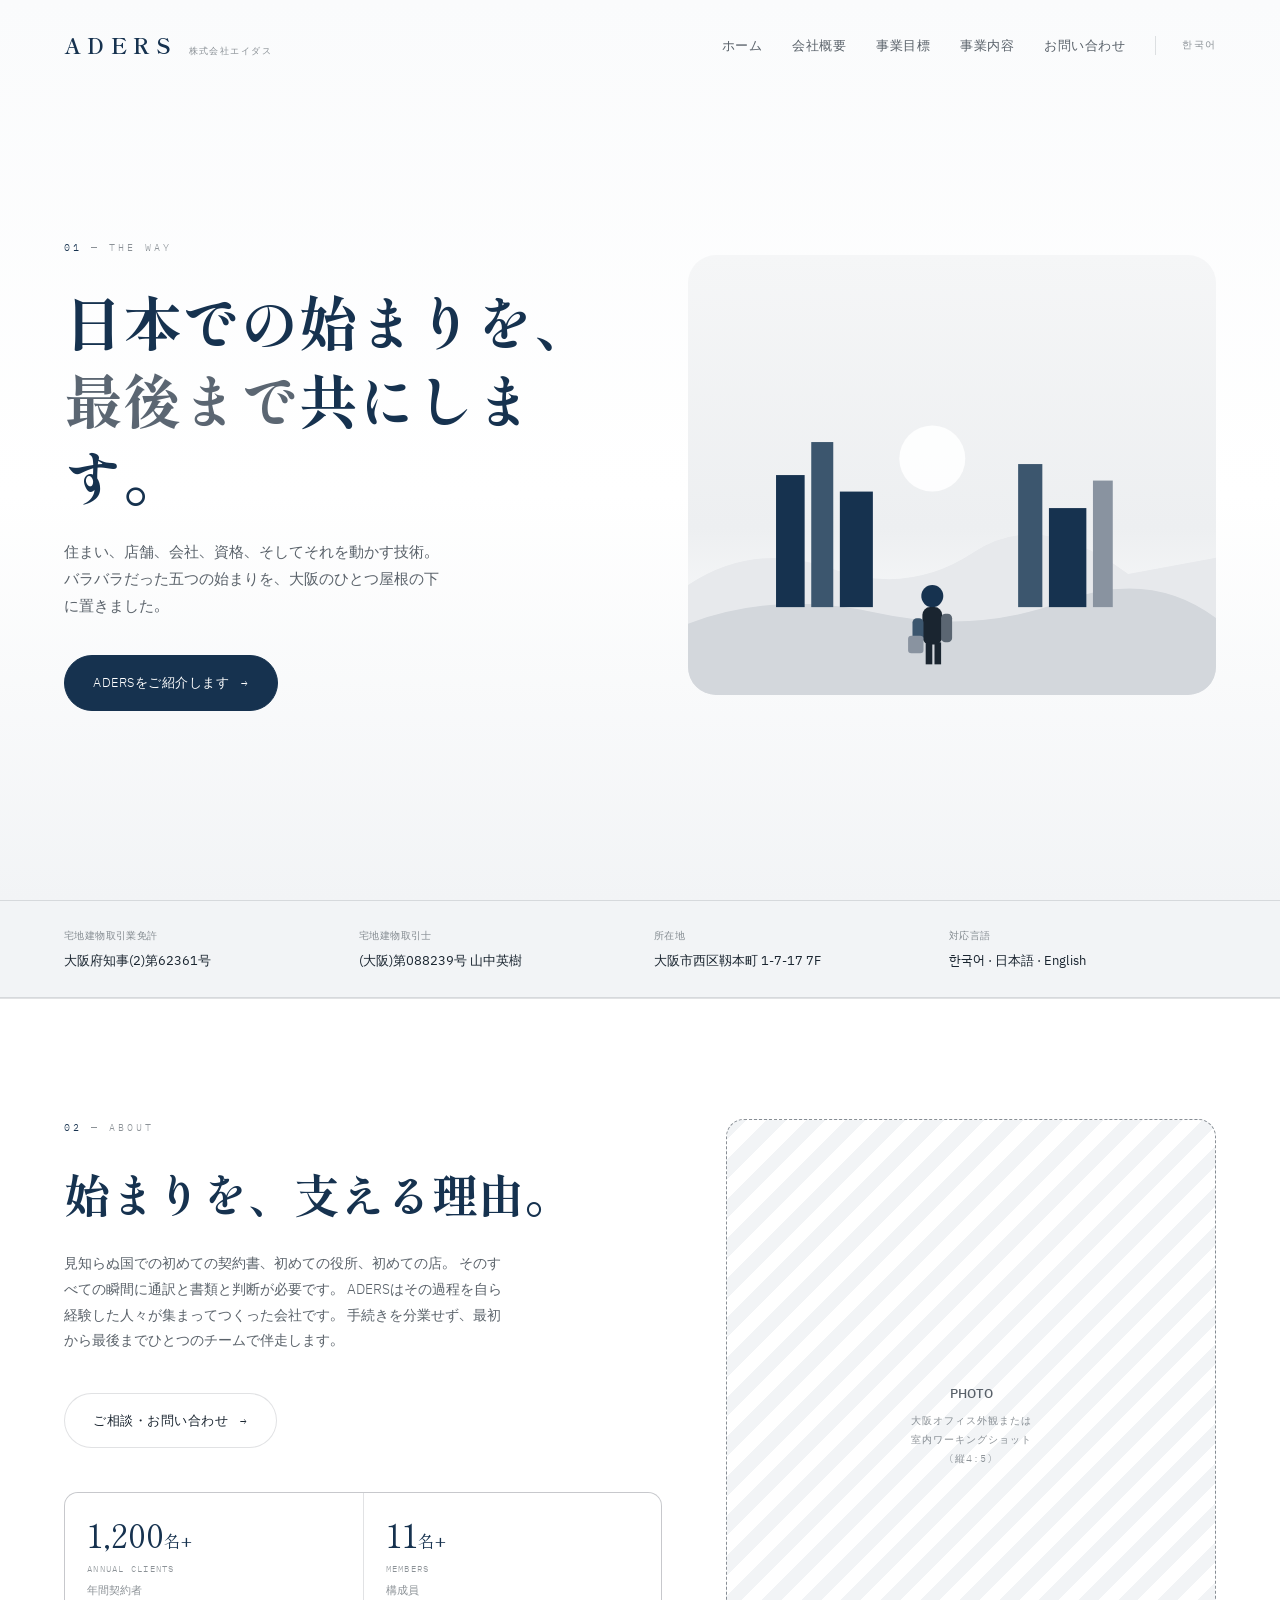
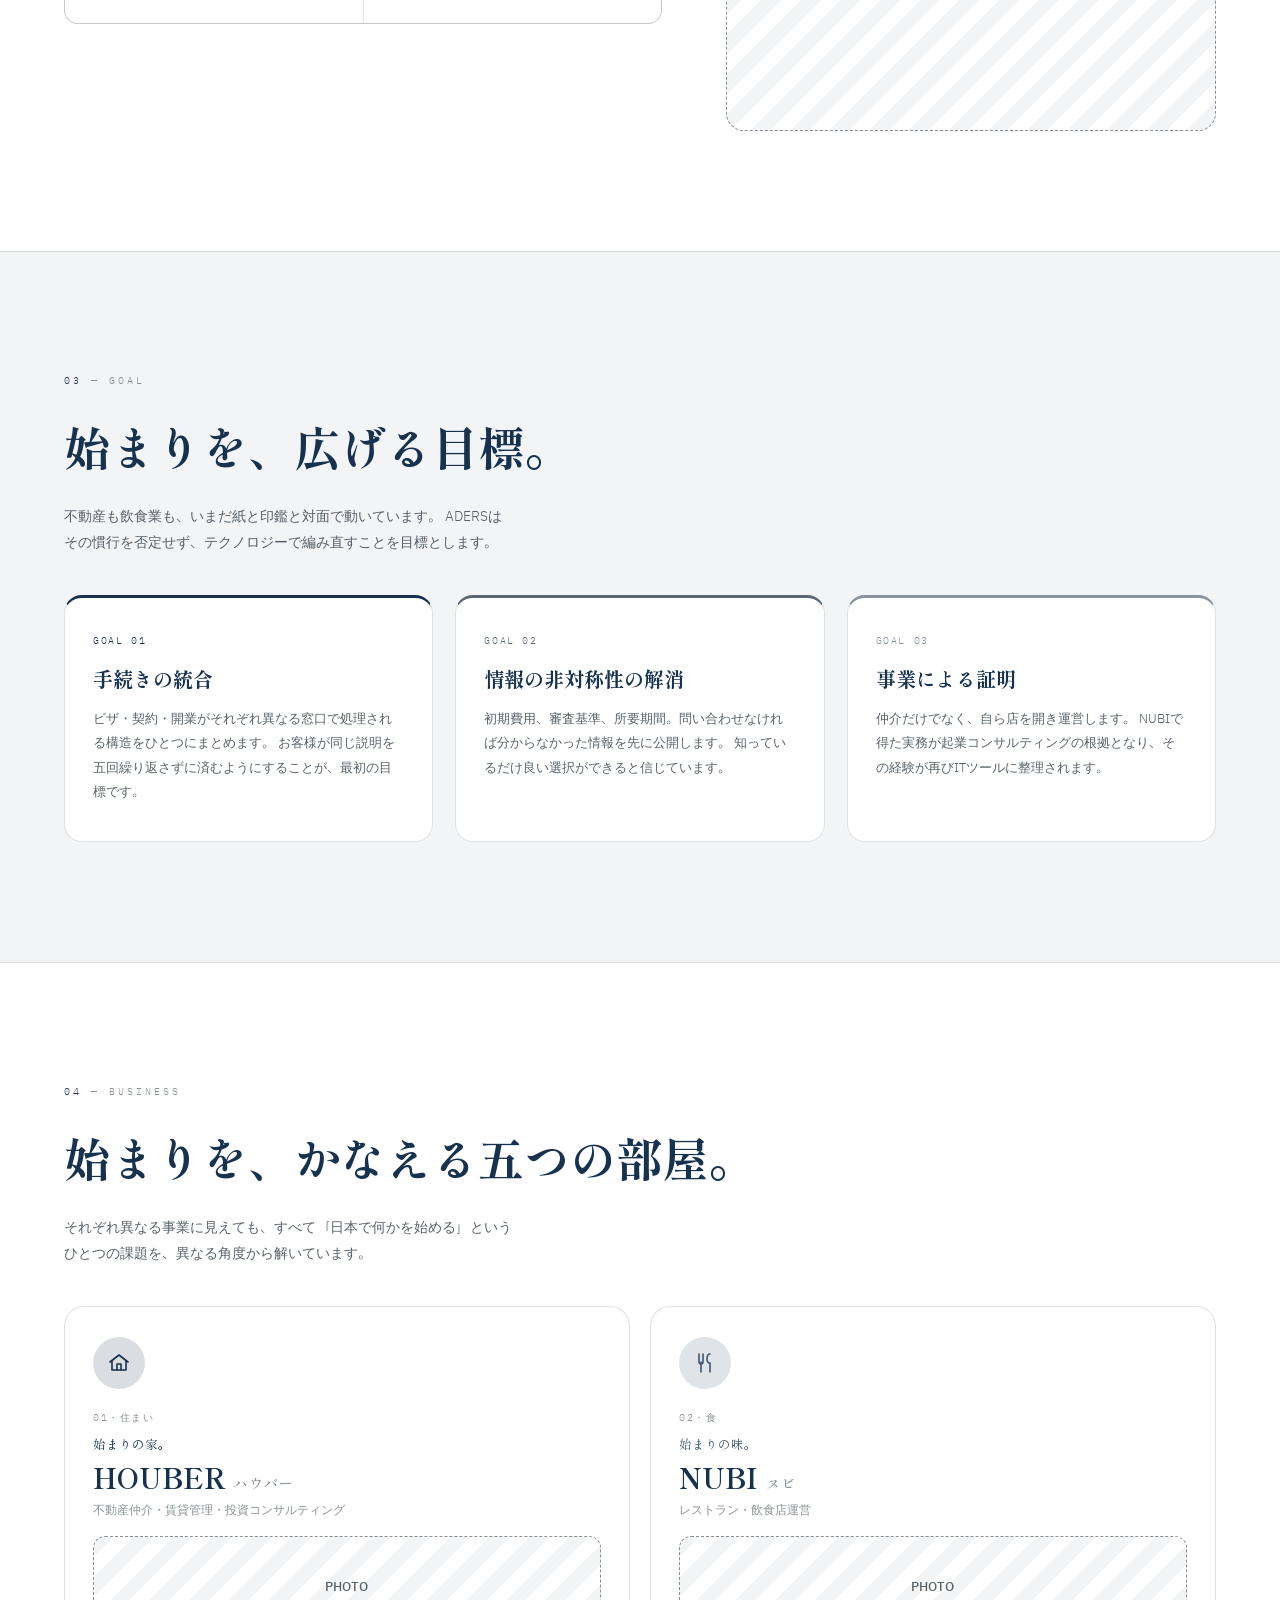
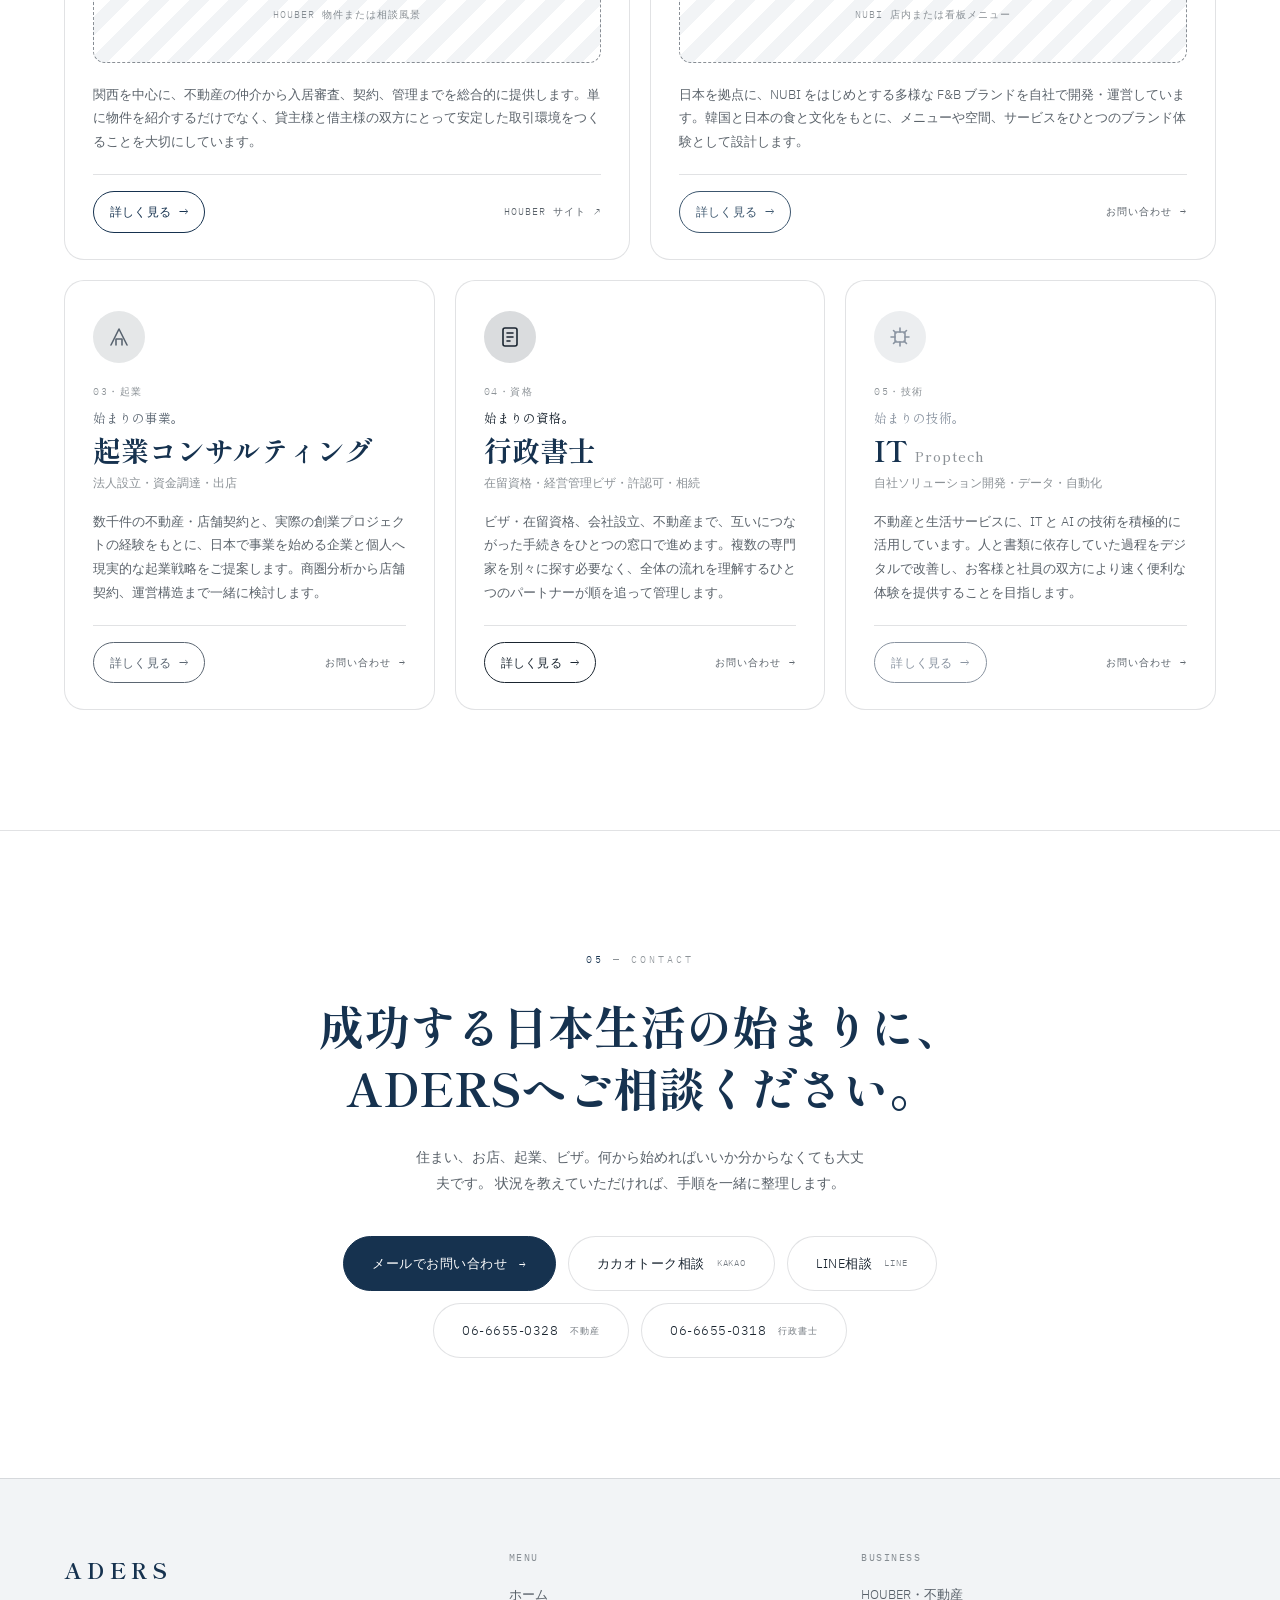
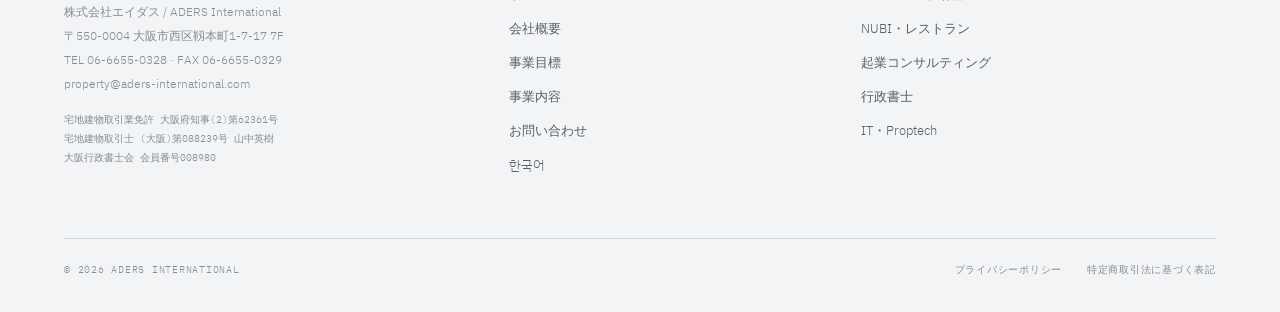
==== commit a9aa0c90: "사업 상세를 별도 페이지 이동 대신 팝업(모달)으로 변경 카드에는 2~3줄 요약만 두고, "자세히 보기"를 누르면 페이지 이동 없이 팝업으로 전문을 보여주도록 바꿨습니다.  · 카" ====
--- a/ja/index.html
+++ b/ja/index.html
@@ -335,15 +335,10 @@
             <p class="photo-slot__text"><b>PHOTO</b>HOUBER 物件または相談風景</p>
           </div>
 
-          <p class="biz-card__text">関西を中心に、仲介から入居審査、契約、管理までを担います。</p>
-
-          <!-- 핵심 포인트 — 자세한 설명은 business/houber.html 에 있습니다 -->
-          <ul class="biz-card__points">
-            <li>不動産仲介 — ご条件・生活環境・ご予算に合わせた提案</li>
-            <li>賃貸管理 — 契約後のお問い合わせやトラブルにも対応</li>
-            <li>入居審査 — 保証会社と連携した貸主様のリスク管理</li>
-            <li>外国人賃貸サポート — 申込から契約まで伴走</li>
-          </ul>
+          <!-- [수정] 카드에 보이는 2~3줄 요약입니다.
+               전문(全文)은 business/houber.html 에 있고,
+               "자세히 보기"를 누르면 팝업으로 그 내용이 나옵니다. -->
+          <p class="biz-card__text">関西を中心に、不動産の仲介から入居審査、契約、管理までを総合的に提供します。単に物件を紹介するだけでなく、貸主様と借主様の双方にとって安定した取引環境をつくることを大切にしています。</p>
 
           <div class="biz-card__footer">
             <a class="biz-card__more" href="business/houber.html">詳しく見る <span aria-hidden="true">&rarr;</span></a>
@@ -373,14 +368,10 @@
             <p class="photo-slot__text"><b>PHOTO</b>NUBI 店内または看板メニュー</p>
           </div>
 
-          <p class="biz-card__text">自ら企画し、自ら運営する飲食ブランドです。</p>
-
-          <!-- 핵심 포인트 — 자세한 설명은 business/nubi.html 에 있습니다 -->
-          <ul class="biz-card__points">
-            <li>NUBI — 韓国の味と文化を伝える中心ブランド</li>
-            <li>ブランドの企画・開発から店舗運営まで自社で</li>
-            <li>メニュー・空間・サービスをひとつのブランド体験に</li>
-          </ul>
+          <!-- [수정] 카드에 보이는 2~3줄 요약입니다.
+               전문(全文)은 business/nubi.html 에 있고,
+               "자세히 보기"를 누르면 팝업으로 그 내용이 나옵니다. -->
+          <p class="biz-card__text">日本を拠点に、NUBI をはじめとする多様な F&amp;B ブランドを自社で開発・運営しています。韓国と日本の食と文化をもとに、メニューや空間、サービスをひとつのブランド体験として設計します。</p>
 
           <div class="biz-card__footer">
             <a class="biz-card__more" href="business/nubi.html">詳しく見る <span aria-hidden="true">&rarr;</span></a>
@@ -400,15 +391,10 @@
           <h3 class="biz-card__title">起業コンサルティング</h3>
           <span class="biz-card__category">法人設立・資金調達・出店</span>
 
-          <p class="biz-card__text">数千件の店舗契約と、実際の創業経験にもとづいています。</p>
-
-          <!-- 핵심 포인트 — 자세한 설명은 business/startup.html 에 있습니다 -->
-          <ul class="biz-card__points">
-            <li>商圏・店舗分析 — その事業に合う場所を探します</li>
-            <li>店舗契約 — 初期費用と運営リスクまで検討</li>
-            <li>実際の創業に参画 — Seoul90・KISIN BAR・オヌルナル カフェ</li>
-            <li>外国人の日本での起業を支援</li>
-          </ul>
+          <!-- [수정] 카드에 보이는 2~3줄 요약입니다.
+               전문(全文)은 business/startup.html 에 있고,
+               "자세히 보기"를 누르면 팝업으로 그 내용이 나옵니다. -->
+          <p class="biz-card__text">数千件の不動産・店舗契約と、実際の創業プロジェクトの経験をもとに、日本で事業を始める企業と個人へ現実的な起業戦略をご提案します。商圏分析から店舗契約、運営構造まで一緒に検討します。</p>
 
           <div class="biz-card__footer">
             <a class="biz-card__more" href="business/startup.html">詳しく見る <span aria-hidden="true">&rarr;</span></a>
@@ -429,14 +415,10 @@
           <h3 class="biz-card__title">行政書士</h3>
           <span class="biz-card__category">在留資格・経営管理ビザ・許認可・相続</span>
 
-          <p class="biz-card__text">ビザ・会社設立・不動産をひとつの窓口で進めます。</p>
-
-          <!-- 핵심 포인트 — 자세한 설명은 business/legal.html 에 있습니다 -->
-          <ul class="biz-card__points">
-            <li>在留資格・ビザ / 会社設立 / 許認可</li>
-            <li>不動産・事業用スペースまでひとつの流れに</li>
-            <li>One Client, One Process</li>
-          </ul>
+          <!-- [수정] 카드에 보이는 2~3줄 요약입니다.
+               전문(全文)은 business/legal.html 에 있고,
+               "자세히 보기"를 누르면 팝업으로 그 내용이 나옵니다. -->
+          <p class="biz-card__text">ビザ・在留資格、会社設立、不動産まで、互いにつながった手続きをひとつの窓口で進めます。複数の専門家を別々に探す必要なく、全体の流れを理解するひとつのパートナーが順を追って管理します。</p>
 
           <div class="biz-card__footer">
             <a class="biz-card__more" href="business/legal.html">詳しく見る <span aria-hidden="true">&rarr;</span></a>
@@ -457,14 +439,10 @@
           <h3 class="biz-card__title">IT<span class="biz-card__title-jp">Proptech</span></h3>
           <span class="biz-card__category">自社ソリューション開発・データ・自動化</span>
 
-          <p class="biz-card__text">不動産と暮らしをもっと便利にする技術を、自らつくります。</p>
-
-          <!-- 핵심 포인트 — 자세한 설명은 business/it.html 에 있습니다 -->
-          <ul class="biz-card__points">
-            <li>Real Estate × IT — 不動産取引のデジタル化</li>
-            <li>Digital Service — 日本での暮らしの情報をつなぐ</li>
-            <li>AI・社内システム — 繰り返し業務の自動化</li>
-          </ul>
+          <!-- [수정] 카드에 보이는 2~3줄 요약입니다.
+               전문(全文)은 business/it.html 에 있고,
+               "자세히 보기"를 누르면 팝업으로 그 내용이 나옵니다. -->
+          <p class="biz-card__text">不動産と生活サービスに、IT と AI の技術を積極的に活用しています。人と書類に依存していた過程をデジタルで改善し、お客様と社員の双方により速く便利な体験を提供することを目指します。</p>
 
           <div class="biz-card__footer">
             <a class="biz-card__more" href="business/it.html">詳しく見る <span aria-hidden="true">&rarr;</span></a>
@@ -510,6 +488,43 @@
   </section>
 
 </main>
+
+
+<!-- ==========================================================================
+     사업 상세 팝업 (모달)
+     --------------------------------------------------------------------------
+     카드의 "자세히 보기"를 누르면 열립니다.
+     내용은 비어 있다가, 눌린 순간 business/<이름>.html 의 본문을
+     그대로 읽어와 아래 modal__body 안에 넣습니다. (assets/js/main.js 4번 항목)
+
+     → 글을 고칠 때는 이 파일이 아니라 business/<이름>.html 만 고치면 됩니다.
+       (팝업과 상세 페이지가 같은 원고를 함께 씁니다)
+     ========================================================================== -->
+<div class="modal" id="biz-modal" hidden>
+
+  <!-- 어두운 배경 — 누르면 닫힙니다 -->
+  <div class="modal__backdrop" data-modal-close></div>
+
+  <div class="modal__panel" role="dialog" aria-modal="true" aria-labelledby="biz-detail-title">
+
+    <button class="modal__close" type="button" data-modal-close aria-label="閉じる">
+      <span aria-hidden="true">&times;</span>
+    </button>
+
+    <!-- 여기에 상세 내용이 채워집니다 -->
+    <div class="modal__body" id="biz-modal-body">
+      <p class="modal__loading">内容を読み込んでいます…</p>
+    </div>
+
+    <div class="modal__footer">
+      <a class="btn btn--primary" href="#contact" data-modal-close>この事業について問い合わせる <span class="btn__arrow">&rarr;</span></a>
+      <!-- 팝업을 못 쓰는 환경을 위해 원래 페이지 주소도 남겨둡니다 (JS가 주소를 채웁니다) -->
+      <a class="modal__link" href="#" id="biz-modal-full">ページ全体を見る <span aria-hidden="true">&#8599;</span></a>
+    </div>
+
+  </div>
+</div>
+
 
 
 <!-- ==========================================================================
--- a/assets/css/style.css
+++ b/assets/css/style.css
@@ -25,6 +25,7 @@
    17. 반응형 (태블릿·모바일)
    18. 인쇄 / 모션 최소화 설정
    19. 사업 상세 페이지 (business/*.html)
+   20. 사업 상세 팝업 (.modal)
    ========================================================================== */
 
 
@@ -887,7 +888,9 @@
   gap: 12px;
 }
 
-/* 카드 안 핵심 포인트 목록 — 자세한 설명은 상세 페이지에서 보여줍니다.
+/* 카드 안 핵심 포인트 목록 (선택 사항)
+   현재 카드는 2~3줄 요약 문단만 쓰고 있어 사용하지 않지만,
+   항목을 점 목록으로 나열하고 싶을 때 <ul class="biz-card__points"> 로 쓸 수 있습니다.
    항목은 3~4개가 적당합니다. 더 늘리면 카드 높이가 들쭉날쭉해집니다. */
 .biz-card__points {
   margin: 0 0 20px;
@@ -1567,3 +1570,174 @@
   .detail-approach .detail-close { color: #000 !important; }
   .detail-nav { display: none; }
 }
+
+
+/* ==========================================================================
+   20. 사업 상세 팝업 (.modal)
+   --------------------------------------------------------------------------
+   카드의 "자세히 보기"를 누르면 열리는 팝업입니다.
+   팝업 안에 들어가는 내용은 19번(상세 페이지)과 완전히 같은 HTML이므로,
+   여기서는 "팝업 안에서만 달라지는 부분"만 덮어씁니다.
+     · 좌우 여백을 줄이고 (페이지용 여백은 팝업 안에서 너무 넓습니다)
+     · 첫 화면 여백(고정 헤더 자리)을 없앱니다
+   ========================================================================== */
+
+.modal {
+  position: fixed;
+  inset: 0;
+  z-index: 200;          /* 헤더(100)보다 위 */
+  display: flex;
+  align-items: center;
+  justify-content: center;
+  padding: 24px;
+}
+/* hidden 속성이 붙어 있으면 완전히 숨깁니다.
+   (display:flex 가 hidden 을 덮어쓰지 않도록 아래 한 줄이 반드시 필요합니다) */
+.modal[hidden] { display: none; }
+
+/* 뒤쪽을 덮는 어두운 배경 */
+.modal__backdrop {
+  position: absolute;
+  inset: 0;
+  background: rgba(12, 20, 28, 0.55);
+  backdrop-filter: blur(3px);
+  animation: modal-fade 0.3s var(--ease);
+}
+
+/* 실제 내용 상자 */
+.modal__panel {
+  position: relative;
+  display: flex;
+  flex-direction: column;
+  width: 100%;
+  max-width: 940px;
+  max-height: 90vh;         /* 화면보다 커지지 않게 하고, 넘치면 안에서 스크롤 */
+  overflow-y: auto;
+  border-radius: var(--radius-card);
+  background: var(--color-bg);
+  box-shadow: 0 30px 80px rgba(12, 20, 28, 0.35);
+  animation: modal-rise 0.4s var(--ease);
+}
+
+@keyframes modal-fade { from { opacity: 0; } to { opacity: 1; } }
+@keyframes modal-rise {
+  from { opacity: 0; transform: translateY(24px); }
+  to   { opacity: 1; transform: none; }
+}
+
+/* 오른쪽 위 닫기(×) 버튼 — 스크롤해도 항상 같은 자리에 떠 있습니다. */
+.modal__close {
+  position: sticky;
+  top: 14px;
+  align-self: flex-end;
+  z-index: 2;
+  flex: 0 0 auto;
+  margin: 14px 14px -46px 0;   /* 아래 여백을 음수로 줘서 내용 위에 겹쳐 올립니다 */
+  width: 38px;
+  height: 38px;
+  padding: 0;
+  border: 1px solid var(--color-border);
+  border-radius: 50%;
+  /* 스크롤한 내용이 버튼 뒤로 지나가므로 배경은 불투명해야 합니다. */
+  background: var(--color-bg);
+  box-shadow: 0 2px 12px rgba(26, 37, 48, 0.14);
+  color: var(--color-text);
+  font-size: 20px;
+  line-height: 1;
+  cursor: pointer;
+  transition: background 0.3s var(--ease), color 0.3s var(--ease);
+}
+.modal__close:hover {
+  background: var(--color-navy);
+  border-color: var(--color-navy);
+  color: #fff;
+}
+
+.modal__body { flex: 1 1 auto; }
+
+/* 내용을 불러오는 동안 잠깐 보이는 문구 */
+.modal__loading {
+  margin: 0;
+  padding: 90px 40px;
+  text-align: center;
+  font-size: 13px;
+  color: var(--color-text-mute);
+}
+
+/* --- 팝업 안에서만 달라지는 상세 페이지 스타일 --------------------------- */
+
+/* 첫 화면 여백(고정 헤더 자리)이 필요 없습니다. */
+.modal .detail-hero {
+  padding: 46px 44px 36px;
+  border-radius: var(--radius-card) var(--radius-card) 0 0;
+}
+.modal .detail-hero__title { font-size: clamp(26px, 3.2vw, 38px); }
+.modal .detail-hero__lead  { margin-bottom: 26px; }
+
+/* 좌우 여백을 페이지보다 좁게 */
+.modal .detail-section { padding: 52px 44px; }
+.modal .detail-item    { padding: 28px 30px; }
+
+/* 팝업은 폭이 이미 좁으므로 글줄 제한을 풀어 둡니다. */
+.modal .detail-body,
+.modal .detail-list,
+.modal .detail-block__title,
+.modal .detail-approach__title { max-width: none; }
+
+/* 마지막 요소의 아래 모서리를 상자에 맞춰 둥글게 */
+.modal .detail-section:last-child { border-radius: 0 0 var(--radius-card) var(--radius-card); }
+
+/* --- 팝업 아래 고정 영역 (문의하기 / 전체 페이지로 보기) ------------------ */
+.modal__footer {
+  position: sticky;
+  bottom: 0;
+  z-index: 2;
+  display: flex;
+  flex-wrap: wrap;
+  align-items: center;
+  justify-content: space-between;
+  gap: 14px;
+  padding: 18px 44px;
+  border-top: 1px solid var(--color-border);
+  background: rgba(255, 255, 255, 0.94);
+  backdrop-filter: blur(6px);
+}
+.modal__link {
+  display: inline-flex;
+  align-items: center;
+  gap: 7px;
+  font-family: var(--font-mono);
+  font-size: 10px;
+  letter-spacing: 0.1em;
+  color: var(--color-text-mute);
+  transition: color 0.3s var(--ease), gap 0.3s var(--ease);
+}
+.modal__link:hover { color: var(--color-navy); gap: 11px; }
+
+/* 팝업이 열려 있는 동안에는 뒤쪽 헤더를 숨깁니다. (로고가 겹쳐 보이지 않도록) */
+body.is-modal-open .site-header { opacity: 0; pointer-events: none; }
+
+/* --- 팝업 반응형 --------------------------------------------------------- */
+@media (max-width: 760px) {
+  .modal { padding: 0; }                 /* 모바일에서는 화면을 가득 채웁니다 */
+  .modal__panel {
+    max-width: none;
+    max-height: 100vh;
+    height: 100%;
+    border-radius: 0;
+  }
+  .modal .detail-hero {
+    padding: 30px 22px 26px;
+    border-radius: 0;
+  }
+  .modal .detail-section          { padding: 40px 22px; }
+  .modal .detail-section:last-child { border-radius: 0; }
+  .modal .detail-item             { padding: 24px 20px; }
+  .modal__footer                  { padding: 14px 22px; }
+  .modal__close                   { margin-right: 12px; }
+}
+
+/* 인쇄할 때는 팝업을 숨깁니다. */
+@media print {
+  .modal { display: none !important; }
+}
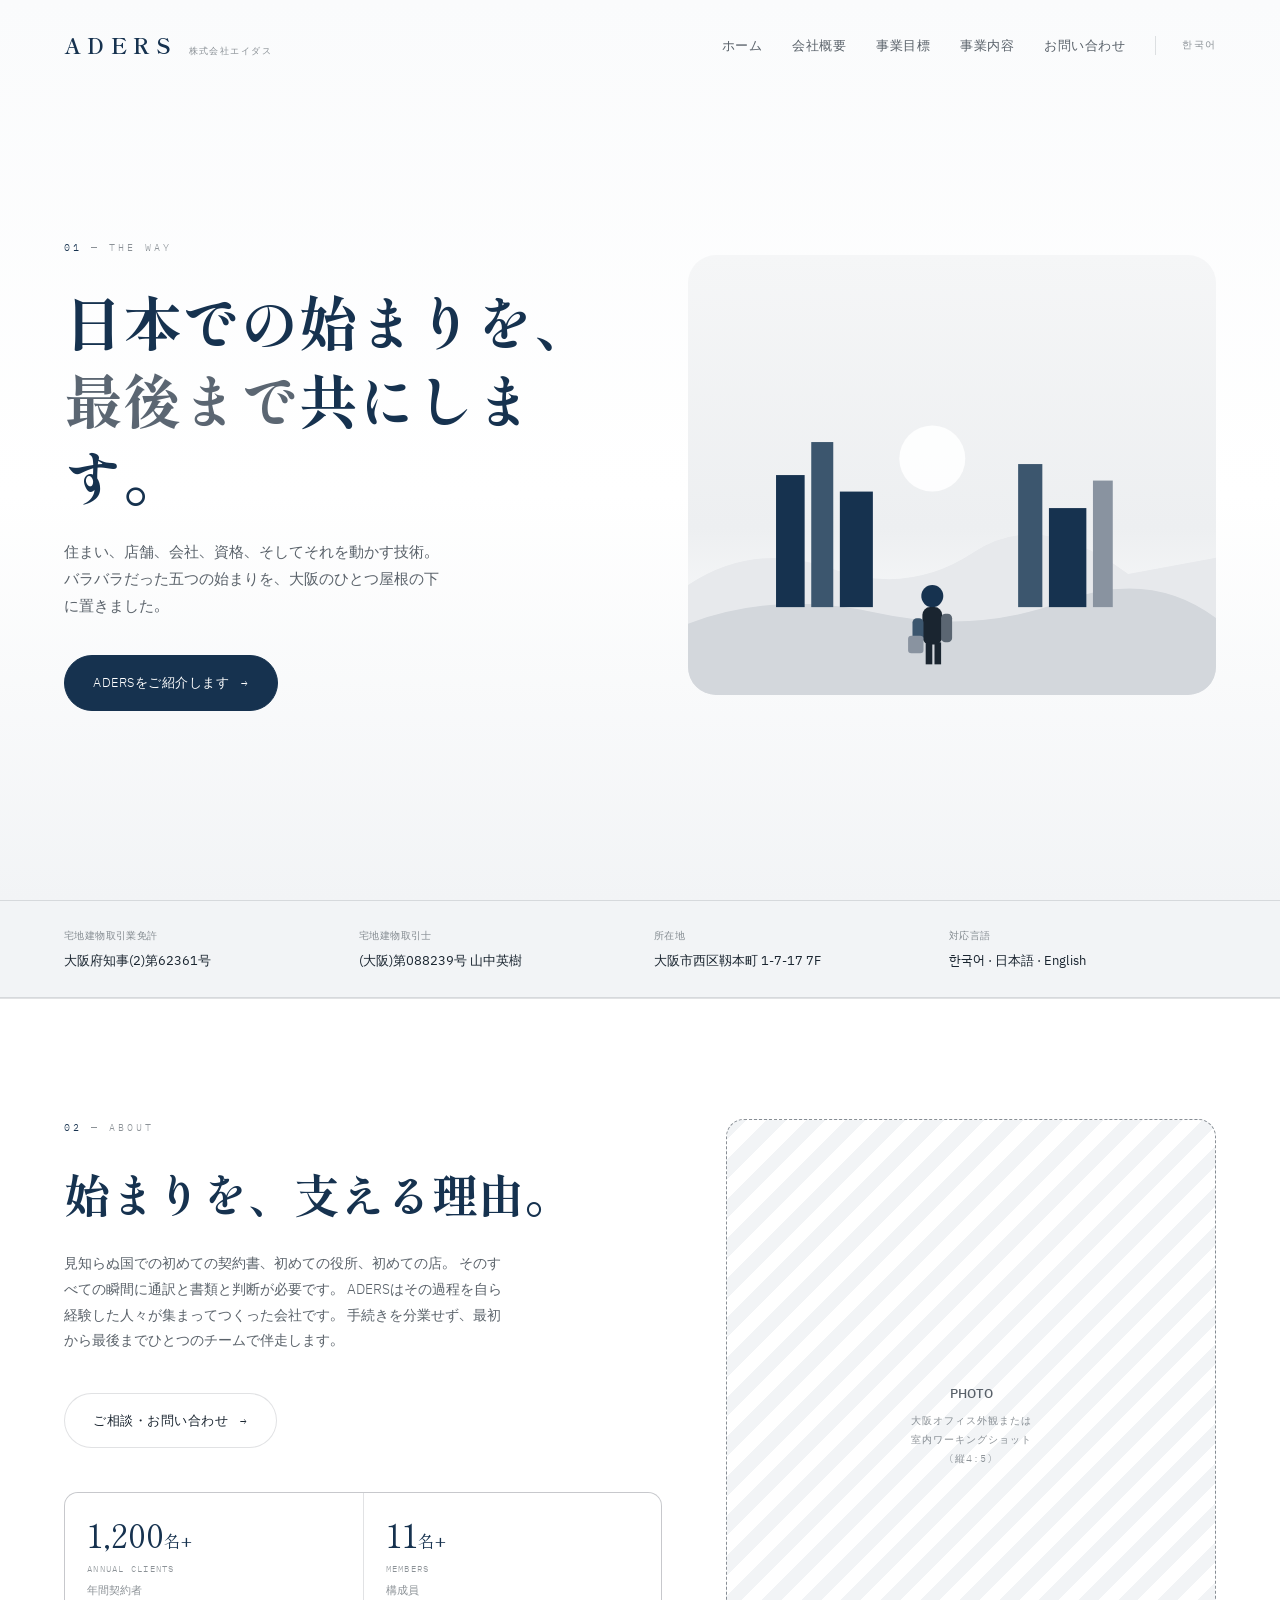
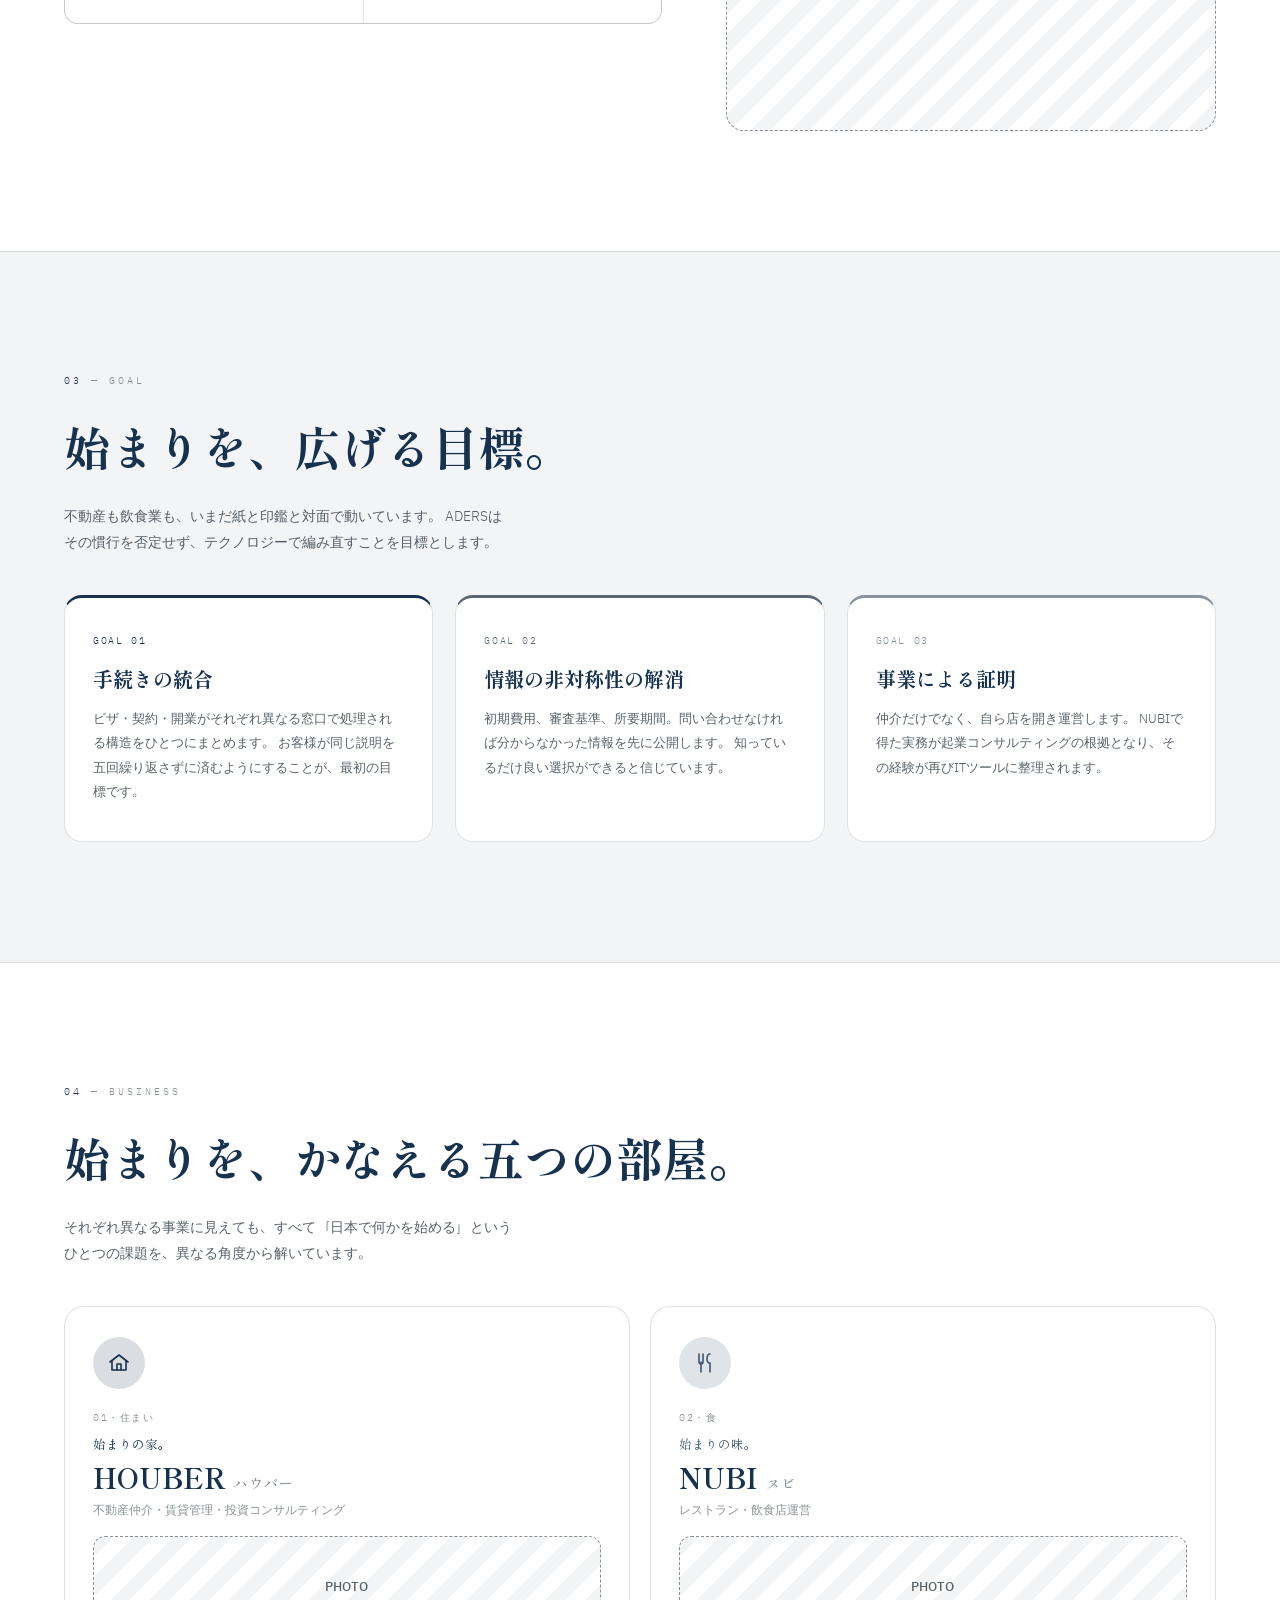
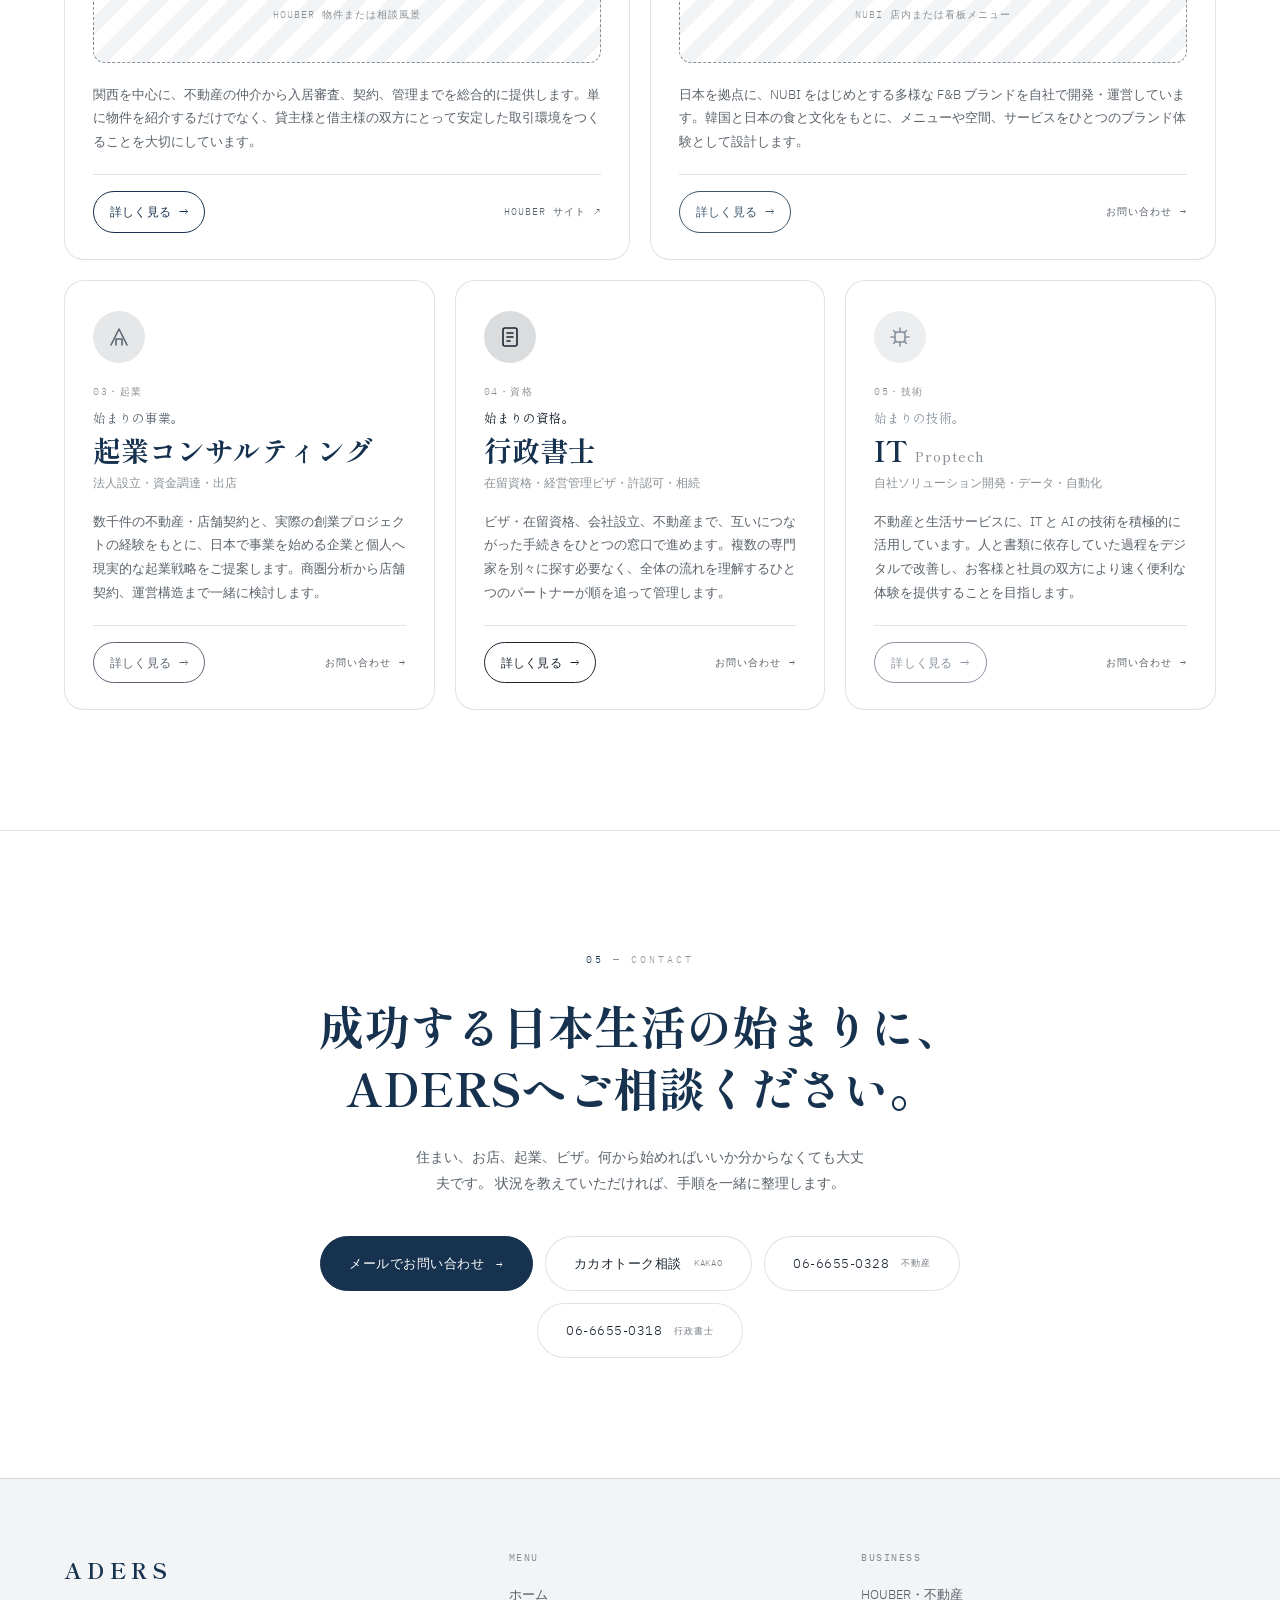
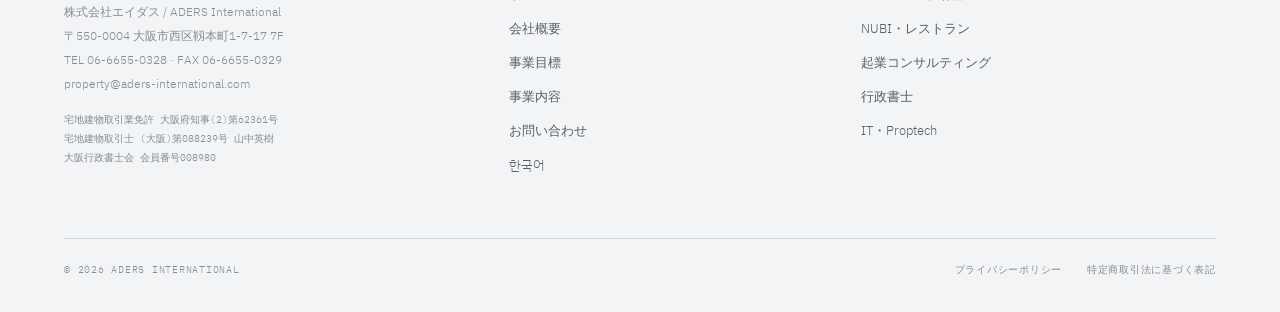
==== commit 9f5c3af6: "카카오톡 채널 연결, LINE 상담 버튼 제거 · 문의하기 섹션의 "카카오톡 상담"을 카카오톡 채널로 연결   (https://pf.kakao.com/_qTEPj · 새 창, re" ====
--- a/ja/index.html
+++ b/ja/index.html
@@ -477,8 +477,12 @@
           メールでお問い合わせ <span class="btn__arrow">&rarr;</span>
         </a>
 
-        <a class="btn" href="#">カカオトーク相談 <span class="btn__tag">KAKAO</span></a>
-        <a class="btn" href="#">LINE相談 <span class="btn__tag">LINE</span></a>
+        <!-- 외부 링크이므로 새 창으로 열고, 보안상 rel="noopener" 를 붙입니다.
+             주소는 한국어 페이지와 동일합니다. -->
+        <a class="btn" href="https://pf.kakao.com/_qTEPj" target="_blank" rel="noopener">
+          カカオトーク相談 <span class="btn__tag">KAKAO</span>
+          <span class="visually-hidden">(新しいウィンドウで開きます)</span>
+        </a>
 
         <a class="btn" href="tel:+81666550328">06-6655-0328 <span class="btn__tag">不動産</span></a>
         <a class="btn" href="tel:+81666550318">06-6655-0318 <span class="btn__tag">行政書士</span></a>
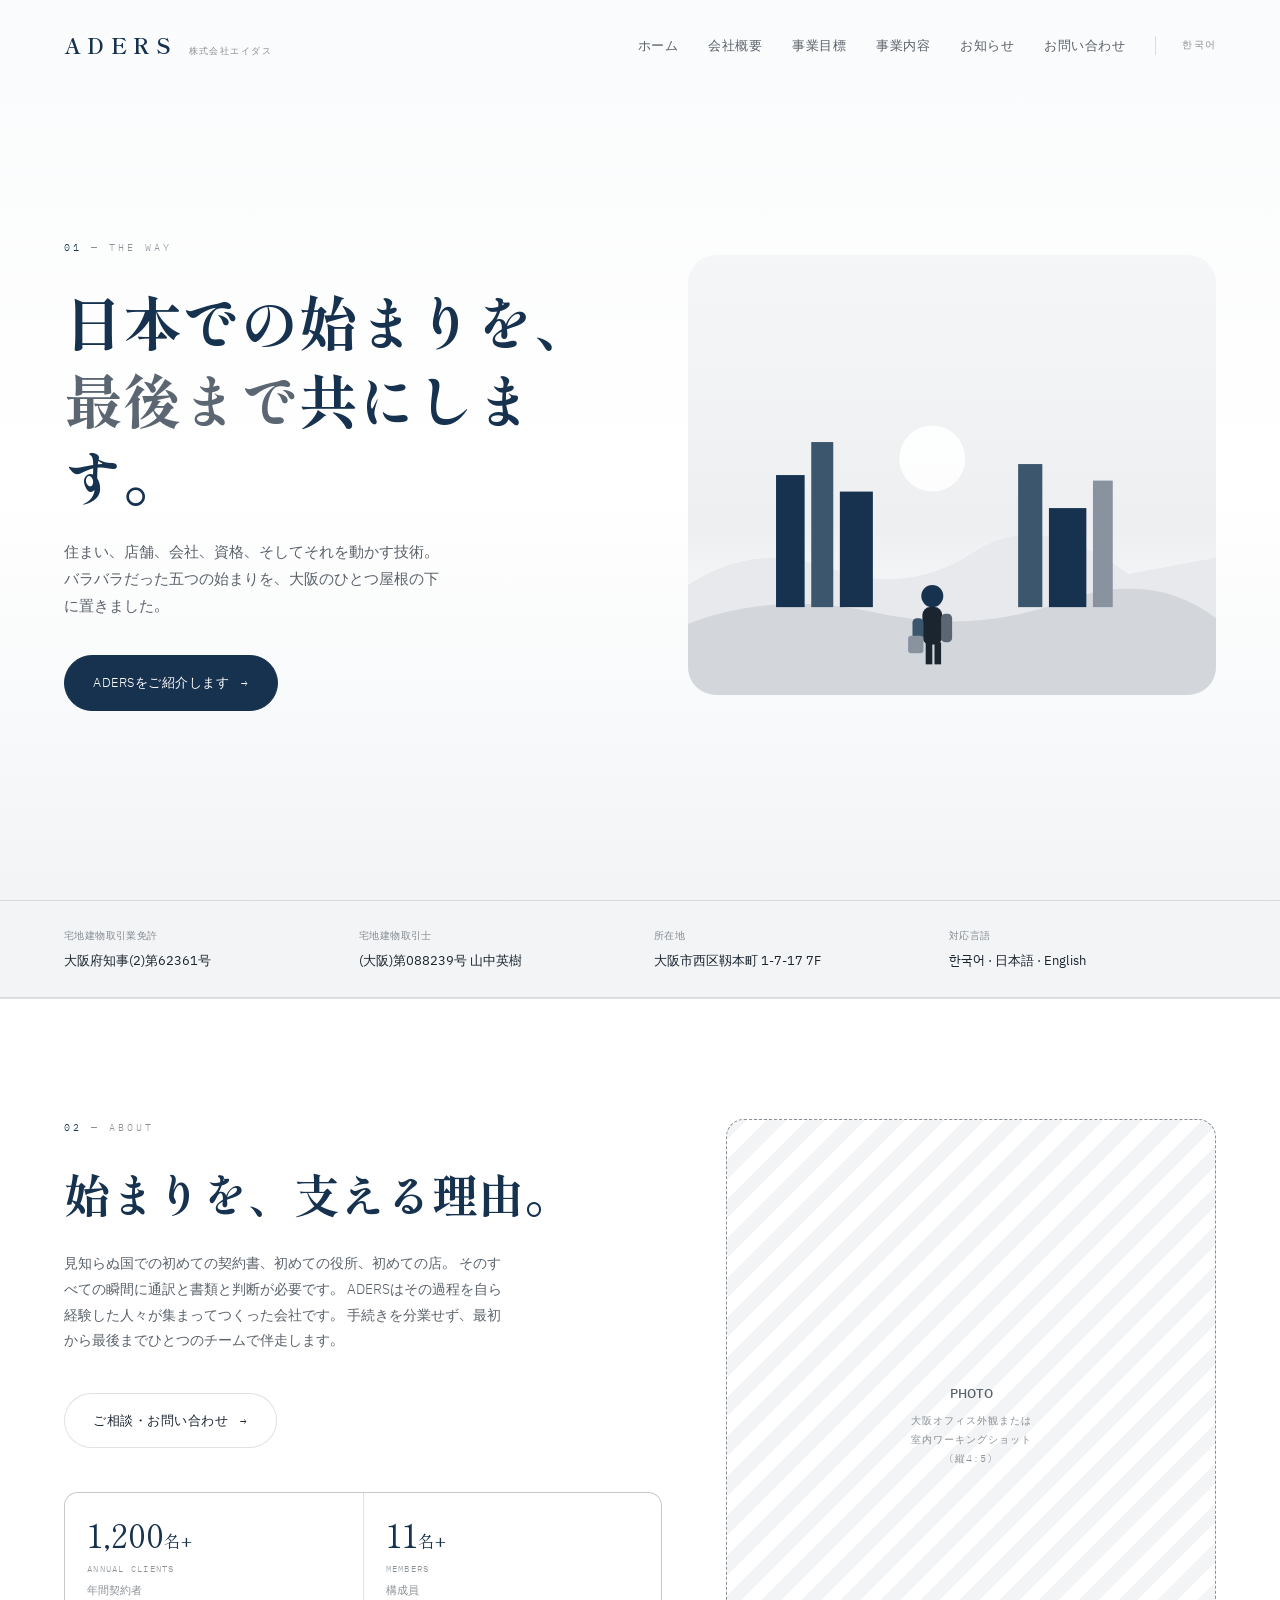
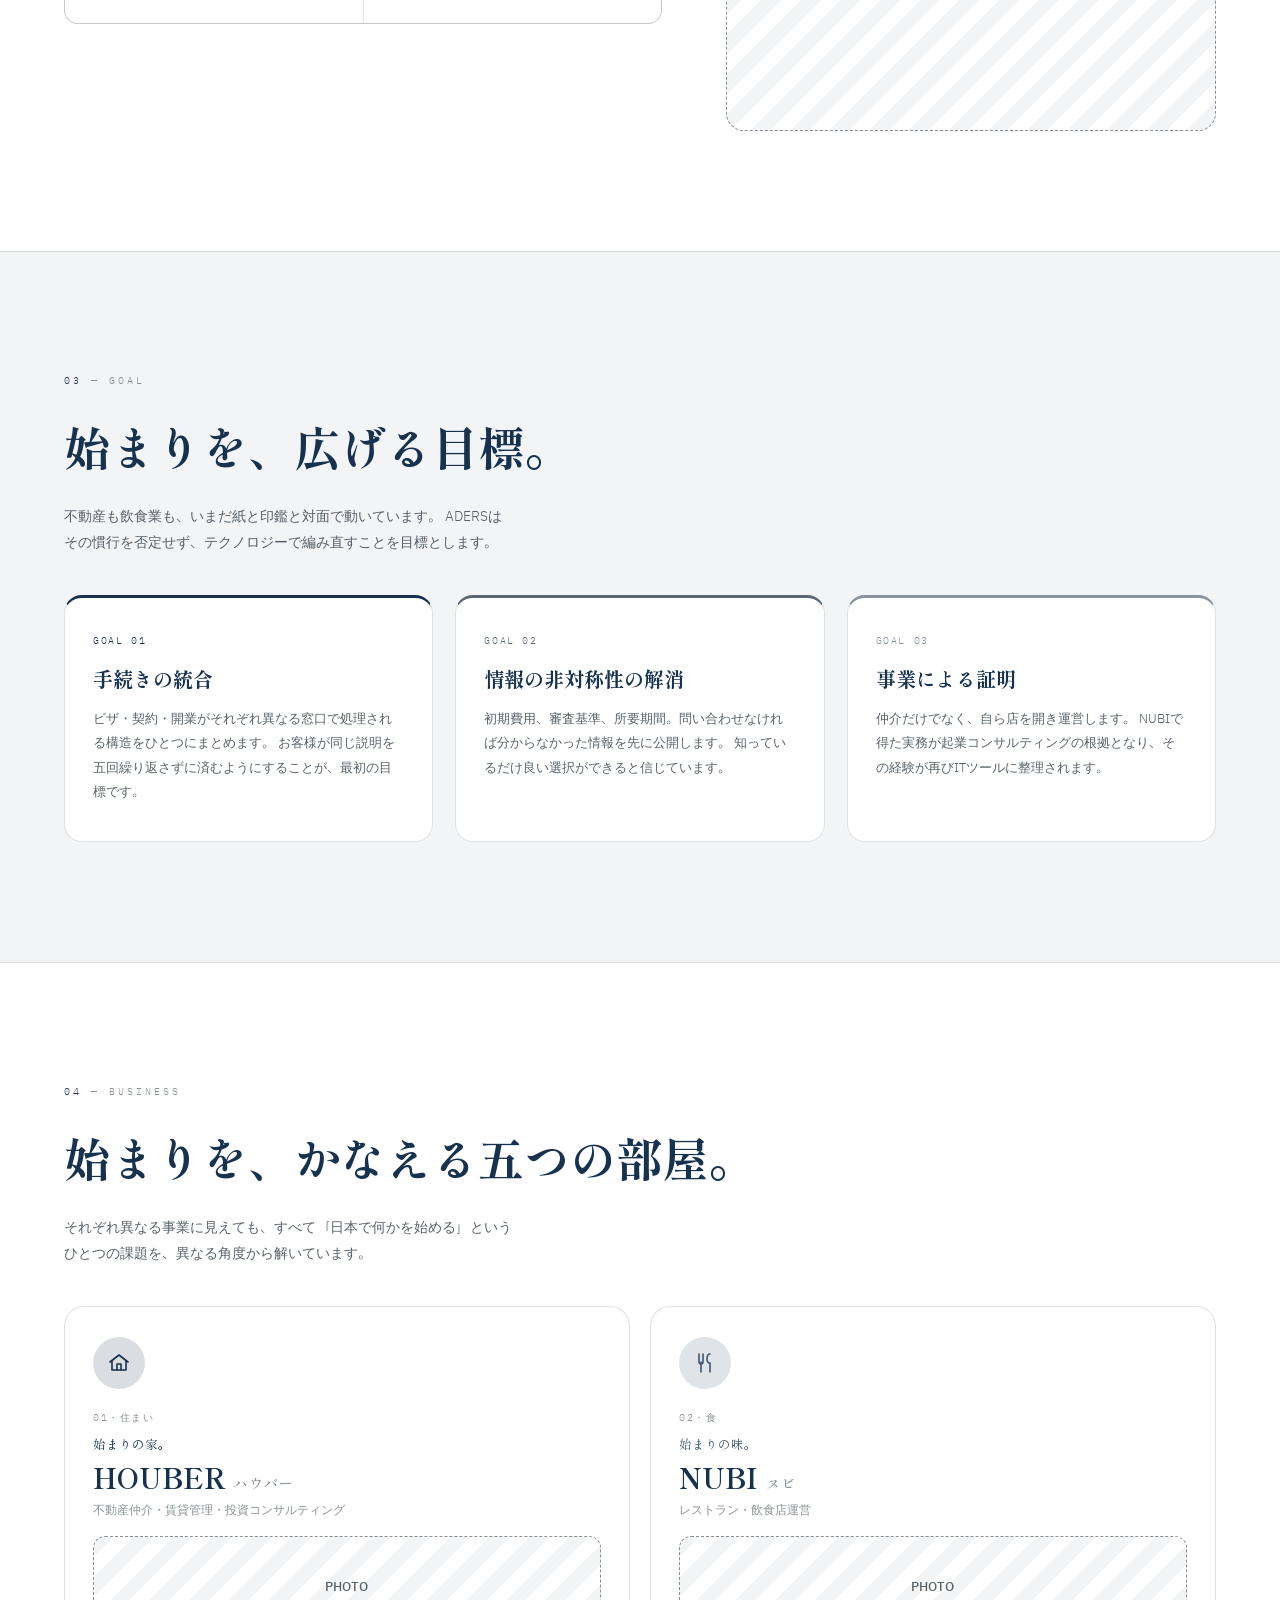
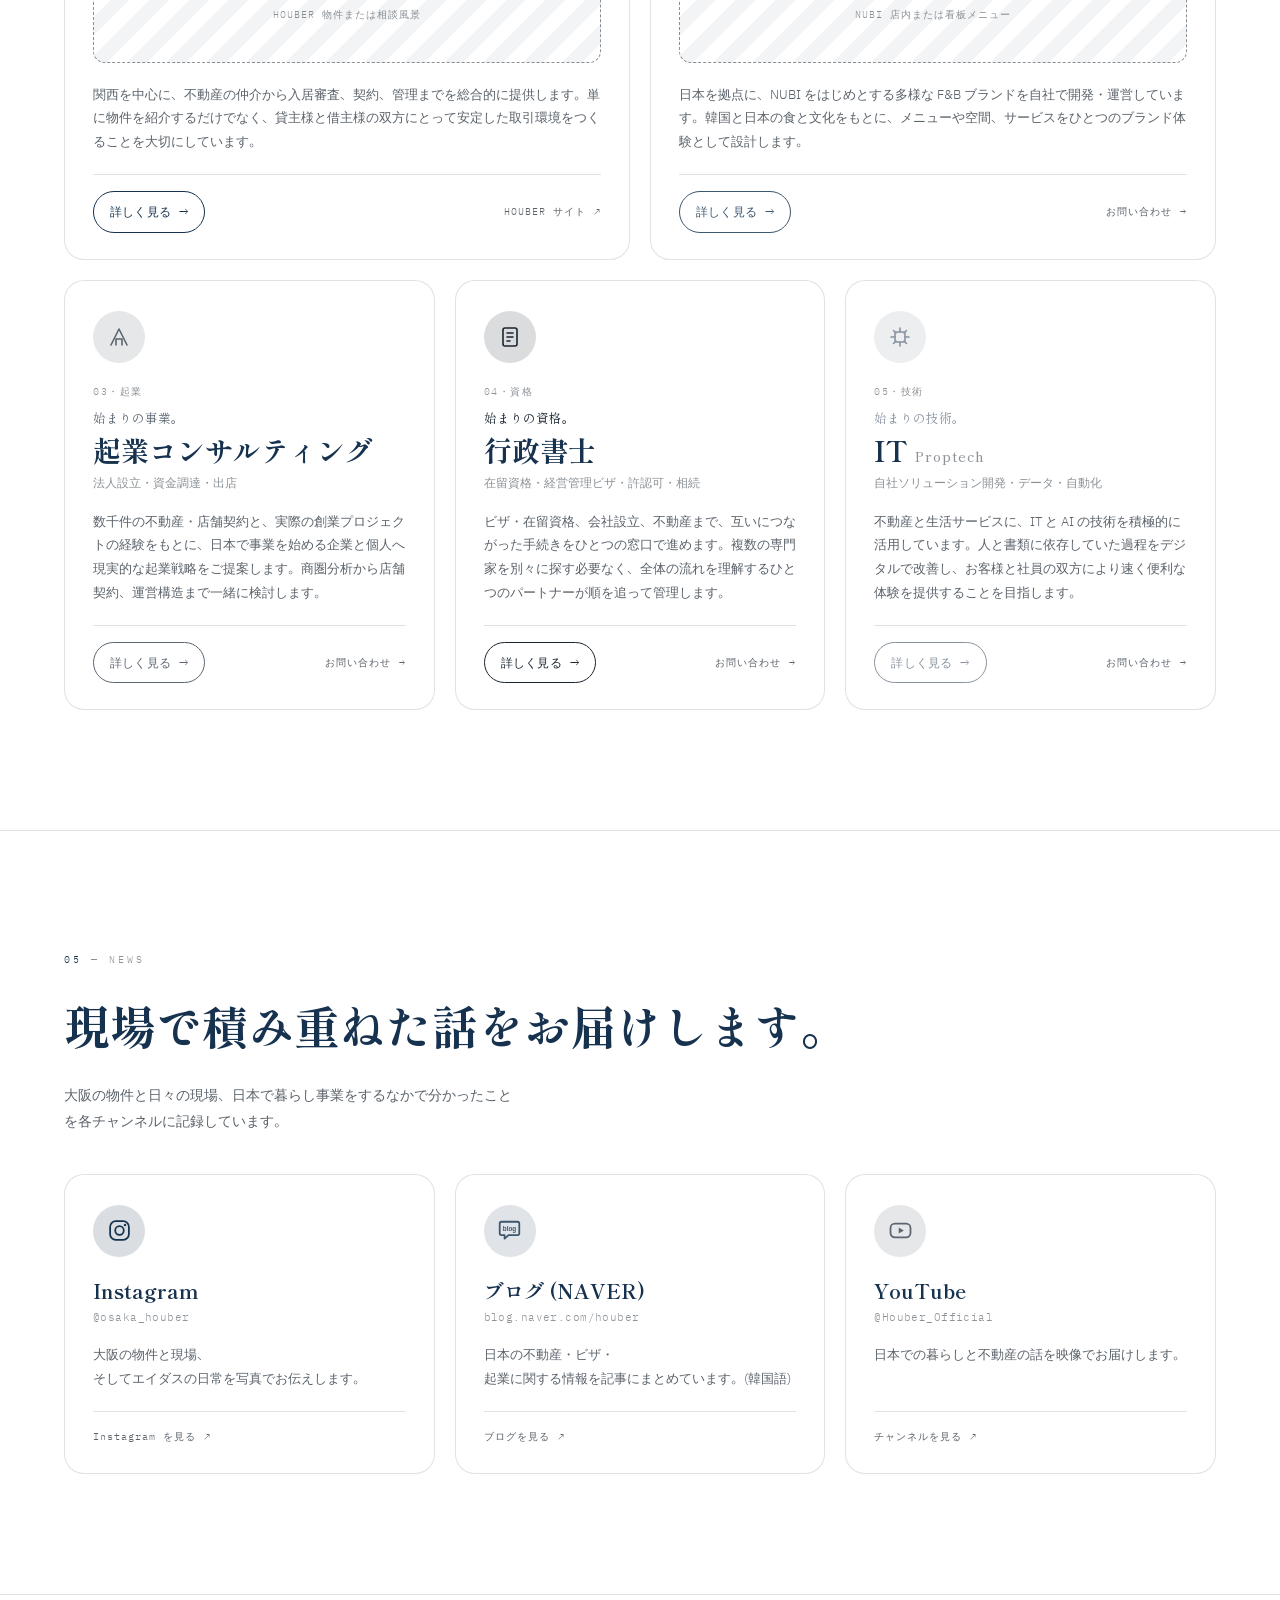
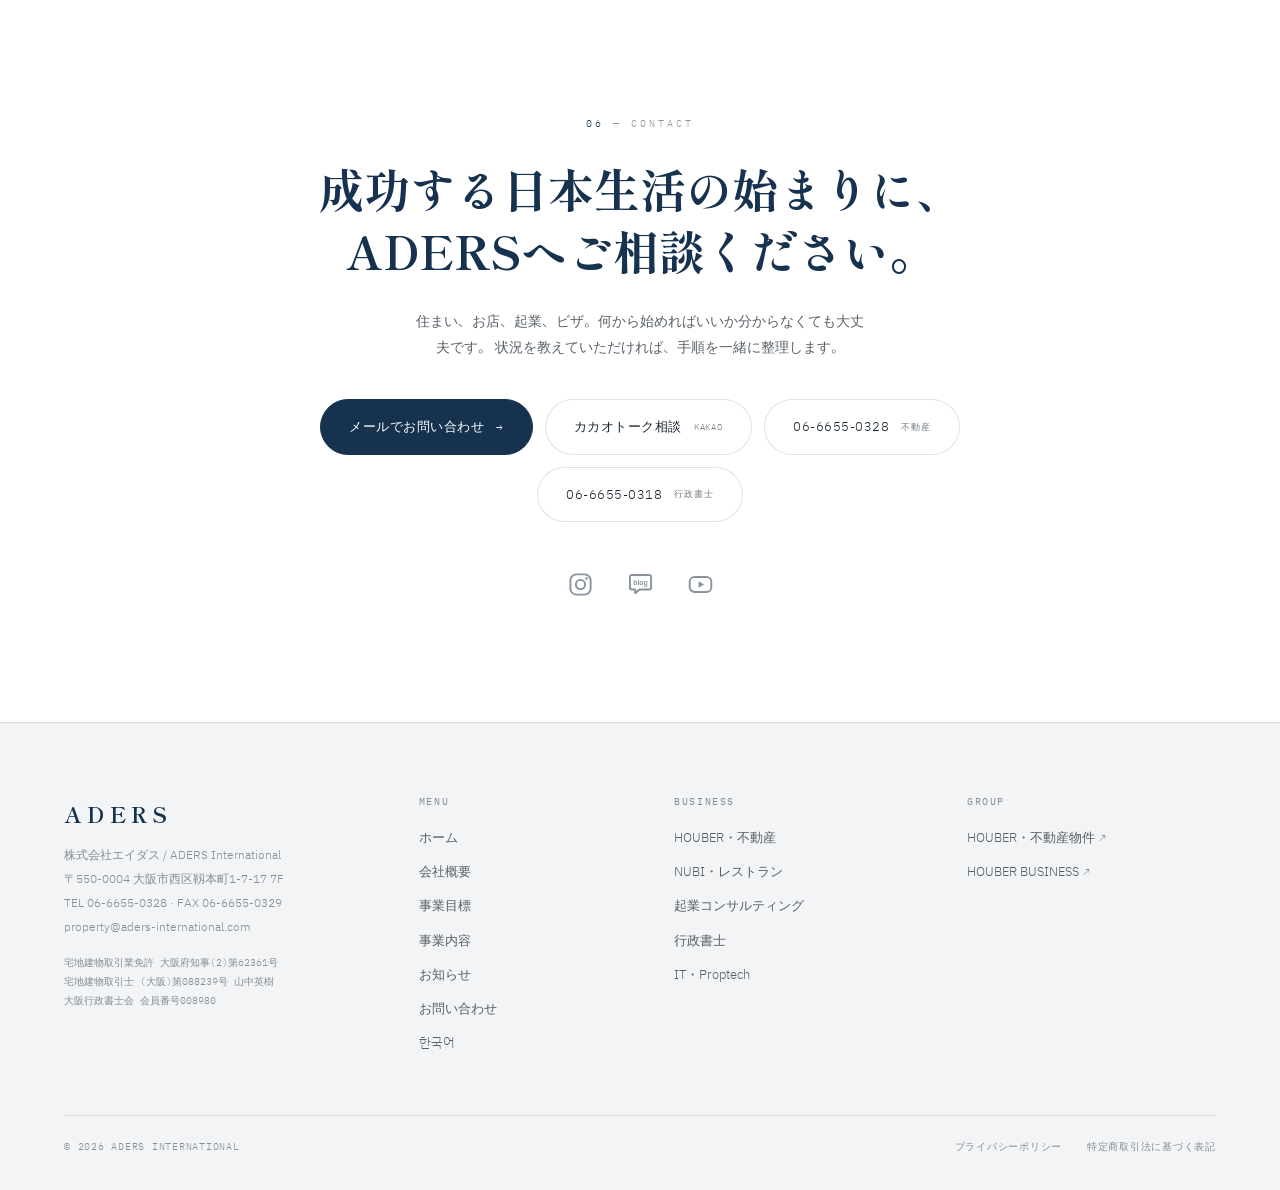
==== commit 35f7a7c7: "소식 섹션 신설, SNS 채널 연결, HOUBER 관계사 연결 1) 소식 섹션 (#news) — 사업내용과 문의 사이    인스타그램·네이버 블로그·유튜브를 채널 카드 3장으로 안" ====
--- a/ja/index.html
+++ b/ja/index.html
@@ -28,12 +28,12 @@
 <title>ADERS INTERNATIONAL｜日本での始まりを、最後まで共に</title>
 <meta name="description" content="大阪で不動産・飲食・起業コンサルティング・行政書士・ITをひとつのチームで運営しています。住まい、店舗、会社、ビザまで、日本での始まりを最初から最後まで伴走します。">
 
-<link rel="canonical" href="https://www.aders-international.com/ja/">
+<link rel="canonical" href="https://houber-site.w8st5tywbc.workers.dev/ja/">
 
 <!-- 언어별 페이지 연결 (한국어 페이지와 값이 같아야 합니다) -->
-<link rel="alternate" hreflang="ko" href="https://www.aders-international.com/">
-<link rel="alternate" hreflang="ja" href="https://www.aders-international.com/ja/">
-<link rel="alternate" hreflang="x-default" href="https://www.aders-international.com/">
+<link rel="alternate" hreflang="ko" href="https://houber-site.w8st5tywbc.workers.dev/">
+<link rel="alternate" hreflang="ja" href="https://houber-site.w8st5tywbc.workers.dev/ja/">
+<link rel="alternate" hreflang="x-default" href="https://houber-site.w8st5tywbc.workers.dev/">
 
 <meta property="og:type" content="website">
 <meta property="og:locale" content="ja_JP">
@@ -41,9 +41,9 @@
 <meta property="og:site_name" content="ADERS INTERNATIONAL">
 <meta property="og:title" content="ADERS INTERNATIONAL｜日本での始まりを、最後まで共に">
 <meta property="og:description" content="大阪で不動産・飲食・起業コンサルティング・行政書士・ITをひとつのチームで運営しています。">
-<meta property="og:url" content="https://www.aders-international.com/ja/">
+<meta property="og:url" content="https://houber-site.w8st5tywbc.workers.dev/ja/">
 <!-- [수정] 공유용 대표 이미지를 준비하면 아래 주석을 풀어주세요.
-<meta property="og:image" content="https://www.aders-international.com/assets/images/og-image.jpg">
+<meta property="og:image" content="https://houber-site.w8st5tywbc.workers.dev/assets/images/og-image.jpg">
 -->
 <meta name="twitter:card" content="summary_large_image">
 
@@ -56,8 +56,8 @@
 <link href="https://fonts.googleapis.com/css2?family=Gowun+Batang:wght@400;700&family=Shippori+Mincho:wght@400;500;600&family=IBM+Plex+Sans+KR:wght@300;400;500;600&family=IBM+Plex+Mono:wght@400;500&display=swap" rel="stylesheet">
 
 <!-- 공통 스타일 · 스크립트 (상위 폴더의 파일을 함께 사용) -->
-<link rel="stylesheet" href="../assets/css/style.css">
-<script src="../assets/js/main.js" defer></script>
+<link rel="stylesheet" href="../assets/css/style.css?v=20260828b">
+<script src="../assets/js/main.js?v=20260828b" defer></script>
 </head>
 
 <body>
@@ -93,6 +93,7 @@
       </div>
     </div>
 
+    <a class="site-nav__link" href="#news">お知らせ</a>
     <a class="site-nav__link" href="#contact">お問い合わせ</a>
 
     <!-- 언어 전환 — 한국어 페이지(상위 폴더)로 이동 -->
@@ -115,6 +116,7 @@
   <a class="mobile-menu__link" href="#about">会社概要</a>
   <a class="mobile-menu__link" href="#goal">事業目標</a>
   <a class="mobile-menu__link" href="#business">事業内容</a>
+  <a class="mobile-menu__link" href="#news">お知らせ</a>
   <a class="mobile-menu__link" href="#contact">お問い合わせ</a>
 
   <div class="mobile-menu__footer">
@@ -456,12 +458,80 @@
 
 
   <!-- ========================================================================
-       06. お問い合わせ
+       06. 소식 — 채널 안내
+       [수정] 채널 주소를 바꿀 때는 아래 세 개의 href 를 고치면 됩니다.
+              (문의 섹션 아래의 SNS 아이콘 줄과 푸터에도 같은 주소가 있습니다)
+
+       나중에 "최신 글·영상"을 카드로 보여주고 싶으시면,
+       유튜브 영상 주소와 블로그 글 주소를 알려주세요. 카드가 추가됩니다.
+       ======================================================================== -->
+  <section class="section" id="news">
+    <div class="section__inner">
+
+      <span class="eyebrow reveal"><span class="eyebrow__num">05</span> — NEWS</span>
+      <h2 class="section__title reveal reveal--1">現場で積み重ねた話をお届けします。</h2>
+
+      <p class="section__lead reveal reveal--2">大阪の物件と日々の現場、日本で暮らし事業をするなかで分かったことを各チャンネルに記録しています。</p>
+
+      <div class="channel-grid">
+        <a class="channel-card reveal" data-accent="navy" href="https://www.instagram.com/osaka_houber/" target="_blank" rel="noopener">
+          <div class="channel-card__icon">
+            <svg viewBox="0 0 24 24" fill="none" stroke="currentColor" stroke-width="1.7"
+             stroke-linecap="round" stroke-linejoin="round" aria-hidden="true">
+          <rect x="3" y="3" width="18" height="18" rx="5.4"/>
+          <circle cx="12" cy="12" r="4.1"/>
+          <circle cx="17.3" cy="6.7" r="1.15" fill="currentColor" stroke="none"/>
+        </svg>
+          </div>
+          <h3 class="channel-card__name">Instagram</h3>
+          <span class="channel-card__handle">@osaka_houber</span>
+          <p class="channel-card__text">大阪の物件と現場、そしてエイダスの日常を写真でお伝えします。</p>
+          <span class="channel-card__go">Instagram を見る <span aria-hidden="true">&#8599;</span></span>
+          <span class="visually-hidden">(新しいウィンドウで開きます)</span>
+        </a>
+
+        <a class="channel-card reveal" data-accent="blue" href="https://blog.naver.com/houber" target="_blank" rel="noopener">
+          <div class="channel-card__icon">
+            <svg viewBox="0 0 24 24" fill="none" stroke="currentColor" stroke-width="1.7"
+             stroke-linecap="round" stroke-linejoin="round" aria-hidden="true">
+          <path d="M19.6 3.6H4.4a1.8 1.8 0 0 0-1.8 1.8v9.2a1.8 1.8 0 0 0 1.8 1.8h2.9v3.4l3.8-3.4h8.5a1.8 1.8 0 0 0 1.8-1.8V5.4a1.8 1.8 0 0 0-1.8-1.8z"/>
+          <text x="12" y="12.6" text-anchor="middle" font-family="IBM Plex Sans KR, sans-serif"
+                font-size="6.1" font-weight="600" fill="currentColor" stroke="none">blog</text>
+        </svg>
+          </div>
+          <h3 class="channel-card__name">ブログ (NAVER)</h3>
+          <span class="channel-card__handle">blog.naver.com/houber</span>
+          <p class="channel-card__text">日本の不動産・ビザ・起業に関する情報を記事にまとめています。(韓国語)</p>
+          <span class="channel-card__go">ブログを見る <span aria-hidden="true">&#8599;</span></span>
+          <span class="visually-hidden">(新しいウィンドウで開きます)</span>
+        </a>
+
+        <a class="channel-card reveal" data-accent="slate" href="https://www.youtube.com/@Houber_Official" target="_blank" rel="noopener">
+          <div class="channel-card__icon">
+            <svg viewBox="0 0 24 24" fill="none" stroke="currentColor" stroke-width="1.7"
+             stroke-linecap="round" stroke-linejoin="round" aria-hidden="true">
+          <rect x="2.4" y="5.4" width="19.2" height="13.2" rx="4.2"/>
+          <path d="M10.3 9.2 15.2 12l-4.9 2.8z" fill="currentColor" stroke="none"/>
+        </svg>
+          </div>
+          <h3 class="channel-card__name">YouTube</h3>
+          <span class="channel-card__handle">@Houber_Official</span>
+          <p class="channel-card__text">日本での暮らしと不動産の話を映像でお届けします。</p>
+          <span class="channel-card__go">チャンネルを見る <span aria-hidden="true">&#8599;</span></span>
+          <span class="visually-hidden">(新しいウィンドウで開きます)</span>
+        </a>
+      </div>
+    </div>
+  </section>
+
+
+  <!-- ========================================================================
+       07. お問い合わせ
        ======================================================================== -->
   <section class="section" id="contact">
     <div class="section__inner">
 
-      <span class="eyebrow reveal"><span class="eyebrow__num">05</span> — CONTACT</span>
+      <span class="eyebrow reveal"><span class="eyebrow__num">06</span> — CONTACT</span>
 
       <h2 class="section__title reveal reveal--1">
         成功する日本生活の始まりに、<br>ADERSへご相談ください。
@@ -486,6 +556,36 @@
 
         <a class="btn" href="tel:+81666550328">06-6655-0328 <span class="btn__tag">不動産</span></a>
         <a class="btn" href="tel:+81666550318">06-6655-0318 <span class="btn__tag">行政書士</span></a>
+      </div>
+
+      <!-- SNS 채널 — 소식 섹션·푸터와 같은 주소를 씁니다. 바꿀 때는 함께 고쳐주세요. -->
+      <div class="sns-row reveal reveal--3">
+        <a class="sns-row__link" href="https://www.instagram.com/osaka_houber/" target="_blank" rel="noopener">
+          <svg viewBox="0 0 24 24" fill="none" stroke="currentColor" stroke-width="1.7"
+             stroke-linecap="round" stroke-linejoin="round" aria-hidden="true">
+          <rect x="3" y="3" width="18" height="18" rx="5.4"/>
+          <circle cx="12" cy="12" r="4.1"/>
+          <circle cx="17.3" cy="6.7" r="1.15" fill="currentColor" stroke="none"/>
+        </svg>
+          <span class="visually-hidden">Instagram (新しいウィンドウで開きます)</span>
+        </a>
+        <a class="sns-row__link" href="https://blog.naver.com/houber" target="_blank" rel="noopener">
+          <svg viewBox="0 0 24 24" fill="none" stroke="currentColor" stroke-width="1.7"
+             stroke-linecap="round" stroke-linejoin="round" aria-hidden="true">
+          <path d="M19.6 3.6H4.4a1.8 1.8 0 0 0-1.8 1.8v9.2a1.8 1.8 0 0 0 1.8 1.8h2.9v3.4l3.8-3.4h8.5a1.8 1.8 0 0 0 1.8-1.8V5.4a1.8 1.8 0 0 0-1.8-1.8z"/>
+          <text x="12" y="12.6" text-anchor="middle" font-family="IBM Plex Sans KR, sans-serif"
+                font-size="6.1" font-weight="600" fill="currentColor" stroke="none">blog</text>
+        </svg>
+          <span class="visually-hidden">ブログ (新しいウィンドウで開きます)</span>
+        </a>
+        <a class="sns-row__link" href="https://www.youtube.com/@Houber_Official" target="_blank" rel="noopener">
+          <svg viewBox="0 0 24 24" fill="none" stroke="currentColor" stroke-width="1.7"
+             stroke-linecap="round" stroke-linejoin="round" aria-hidden="true">
+          <rect x="2.4" y="5.4" width="19.2" height="13.2" rx="4.2"/>
+          <path d="M10.3 9.2 15.2 12l-4.9 2.8z" fill="currentColor" stroke="none"/>
+        </svg>
+          <span class="visually-hidden">YouTube (新しいウィンドウで開きます)</span>
+        </a>
       </div>
 
     </div>
@@ -562,6 +662,7 @@
         <li><a href="#about">会社概要</a></li>
         <li><a href="#goal">事業目標</a></li>
         <li><a href="#business">事業内容</a></li>
+        <li><a href="#news">お知らせ</a></li>
         <li><a href="#contact">お問い合わせ</a></li>
         <li><a href="../" lang="ko" hreflang="ko">한국어</a></li>
       </ul>
@@ -578,6 +679,15 @@
       </ul>
     </div>
 
+    <!-- 관계사 — HOUBER 의 두 서비스 사이트 -->
+    <div>
+      <h2 class="footer__heading">GROUP</h2>
+      <ul class="footer__list">
+        <li><a href="https://www.houber-home.com" target="_blank" rel="noopener">HOUBER・不動産物件<span class="visually-hidden"> (新しいウィンドウで開きます)</span></a></li>
+        <li><a href="https://houber-business.com/" target="_blank" rel="noopener">HOUBER BUSINESS<span class="visually-hidden"> (新しいウィンドウで開きます)</span></a></li>
+      </ul>
+    </div>
+
   </div>
 
   <div class="footer-bottom">
--- a/assets/css/style.css
+++ b/assets/css/style.css
@@ -26,6 +26,7 @@
    18. 인쇄 / 모션 최소화 설정
    19. 사업 상세 페이지 (business/*.html)
    20. 사업 상세 팝업 (.modal)
+   21. 소식·채널 (#news) & SNS 아이콘
    ========================================================================== */
 
 
@@ -1741,3 +1742,184 @@
 @media print {
   .modal { display: none !important; }
 }
+
+
+/* ==========================================================================
+   21. 소식·채널 (#news) & SNS 아이콘
+   --------------------------------------------------------------------------
+   · .sns-row       문의 섹션 아래의 작은 SNS 아이콘 줄
+   · .channel-grid  "소식" 섹션의 채널 카드 3장
+   · .detail-sites  사업 팝업 안의 관계사 이동 버튼
+   · .footer-group  푸터의 관계사 목록
+   ========================================================================== */
+
+/* --- SNS 아이콘 줄 -------------------------------------------------------
+   문의 섹션 맨 아래에 놓입니다. 글자 없이 아이콘만 보여줍니다.
+   (스크린리더용 이름은 각 링크 안의 .visually-hidden 에 있습니다)
+   ------------------------------------------------------------------------ */
+.sns-row {
+  display: flex;
+  justify-content: center;
+  gap: 26px;
+  margin-top: 46px;
+}
+.sns-row__link {
+  display: inline-flex;
+  align-items: center;
+  justify-content: center;
+  width: 34px;
+  height: 34px;
+  color: var(--color-steel);
+  transition: color 0.35s var(--ease), transform 0.35s var(--ease);
+}
+.sns-row__link:hover {
+  color: var(--color-navy);
+  transform: translateY(-2px);
+}
+.sns-row__link svg {
+  width: 27px;
+  height: 27px;
+}
+
+
+/* --- 소식 섹션 (#news) --------------------------------------------------- */
+.channel-grid {
+  display: grid;
+  grid-template-columns: repeat(3, 1fr);
+  gap: 20px;
+  margin-top: 10px;
+}
+
+.channel-card {
+  display: flex;
+  flex-direction: column;
+  padding: 30px 28px 26px;
+  border: 1px solid var(--color-border);
+  border-radius: var(--radius-card);
+  background: var(--color-surface);
+  transition: transform 0.45s var(--ease), box-shadow 0.45s var(--ease);
+}
+.channel-card:hover {
+  transform: translateY(-5px);
+  box-shadow: 0 22px 40px rgba(26, 37, 48, 0.1);
+}
+
+/* 카드별 강조색 — HTML의 data-accent 로 지정합니다. (사업 카드와 같은 방식) */
+.channel-card[data-accent="navy"]  { --accent: var(--color-navy); }
+.channel-card[data-accent="blue"]  { --accent: var(--color-blue); }
+.channel-card[data-accent="slate"] { --accent: var(--color-slate); }
+
+.channel-card__icon {
+  display: flex;
+  align-items: center;
+  justify-content: center;
+  width: 52px;
+  height: 52px;
+  margin-bottom: 20px;
+  border-radius: 50%;
+  background: color-mix(in srgb, var(--accent) 16%, var(--color-surface));
+  color: var(--accent);
+}
+.channel-card__icon svg { width: 25px; height: 25px; }
+
+.channel-card__name {
+  margin: 0 0 4px;
+  font-family: var(--font-display);
+  font-weight: 700;
+  font-size: 20px;
+  line-height: 1.35;
+  color: var(--color-navy);
+}
+.channel-card__handle {
+  display: block;
+  margin-bottom: 16px;
+  font-family: var(--font-mono);
+  font-size: 10.5px;
+  letter-spacing: 0.04em;
+  color: var(--color-text-mute);
+  word-break: break-all;
+}
+.channel-card__text {
+  margin: 0 0 20px;
+  font-size: 12.6px;
+  line-height: 1.9;
+  color: var(--color-text-soft);
+  word-break: keep-all;
+}
+/* 하단 링크 — margin-top:auto 로 카드 바닥에 붙습니다. */
+.channel-card__go {
+  display: inline-flex;
+  align-items: center;
+  gap: 8px;
+  margin-top: auto;
+  padding-top: 16px;
+  border-top: 1px solid var(--color-border);
+  font-family: var(--font-mono);
+  font-size: 10px;
+  letter-spacing: 0.1em;
+  color: var(--color-text-soft);
+  transition: color 0.35s var(--ease), gap 0.35s var(--ease);
+}
+.channel-card:hover .channel-card__go { color: var(--accent); gap: 12px; }
+
+
+/* --- 사업 팝업 안의 관계사 버튼 (.detail-sites) --------------------------
+   HOUBER 상세 페이지 머리에 들어갑니다.
+   다른 사업에도 관련 사이트가 생기면 같은 구조를 복사해서 쓰면 됩니다.
+   ------------------------------------------------------------------------ */
+.detail-sites {
+  display: flex;
+  flex-wrap: wrap;
+  gap: 12px;
+  margin-top: 26px;
+}
+.detail-site {
+  display: flex;
+  flex-direction: column;
+  gap: 3px;
+  padding: 13px 20px;
+  border: 1px solid var(--color-border);
+  border-radius: var(--radius-soft);
+  background: var(--color-surface);
+  transition: border-color 0.35s var(--ease), transform 0.35s var(--ease);
+}
+.detail-site:hover {
+  border-color: var(--accent, var(--color-navy));
+  transform: translateY(-2px);
+}
+.detail-site__label {
+  font-family: var(--font-mono);
+  font-size: 9.5px;
+  letter-spacing: 0.12em;
+  color: var(--color-text-mute);
+}
+.detail-site__name {
+  font-family: var(--font-display);
+  font-size: 15px;
+  color: var(--color-navy);
+}
+
+
+/* --- 푸터 관계사 목록 ---------------------------------------------------- */
+/* 칸이 하나 늘었으므로 4단으로 바꿉니다. (반응형은 17번에서 처리) */
+.footer-grid { grid-template-columns: 1.25fr 0.85fr 1fr 1fr; }
+
+.footer__list a[target="_blank"]::after {
+  content: " \2197";
+  font-size: 0.9em;
+  color: var(--color-text-mute);
+}
+
+
+/* --- 반응형 -------------------------------------------------------------- */
+@media (max-width: 1080px) {
+  .channel-grid { grid-template-columns: repeat(2, 1fr); }
+  .footer-grid  { grid-template-columns: 1fr 1fr; }
+}
+@media (max-width: 760px) {
+  .channel-grid { grid-template-columns: 1fr; }
+  .footer-grid  { grid-template-columns: 1fr; }
+  .sns-row      { gap: 22px; margin-top: 38px; }
+  .detail-sites { flex-direction: column; }
+  .detail-site  { width: 100%; }
+}
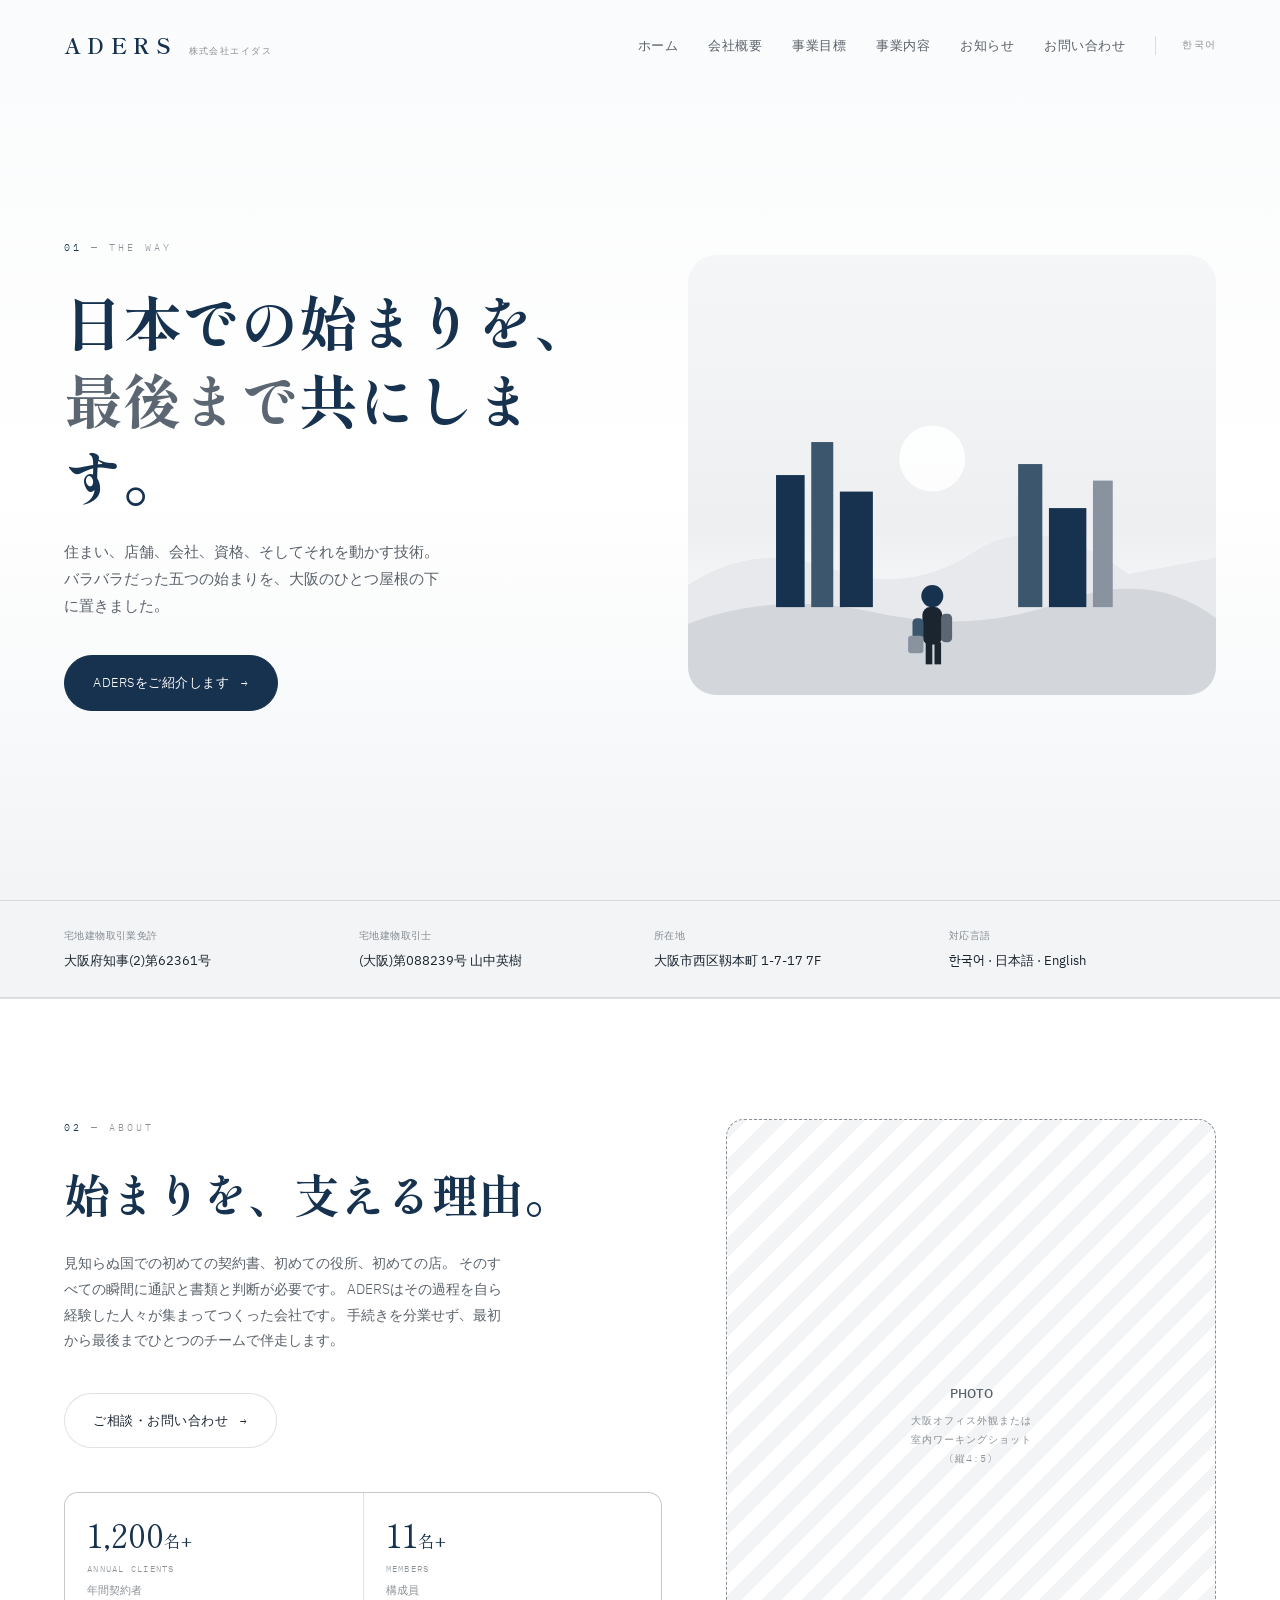
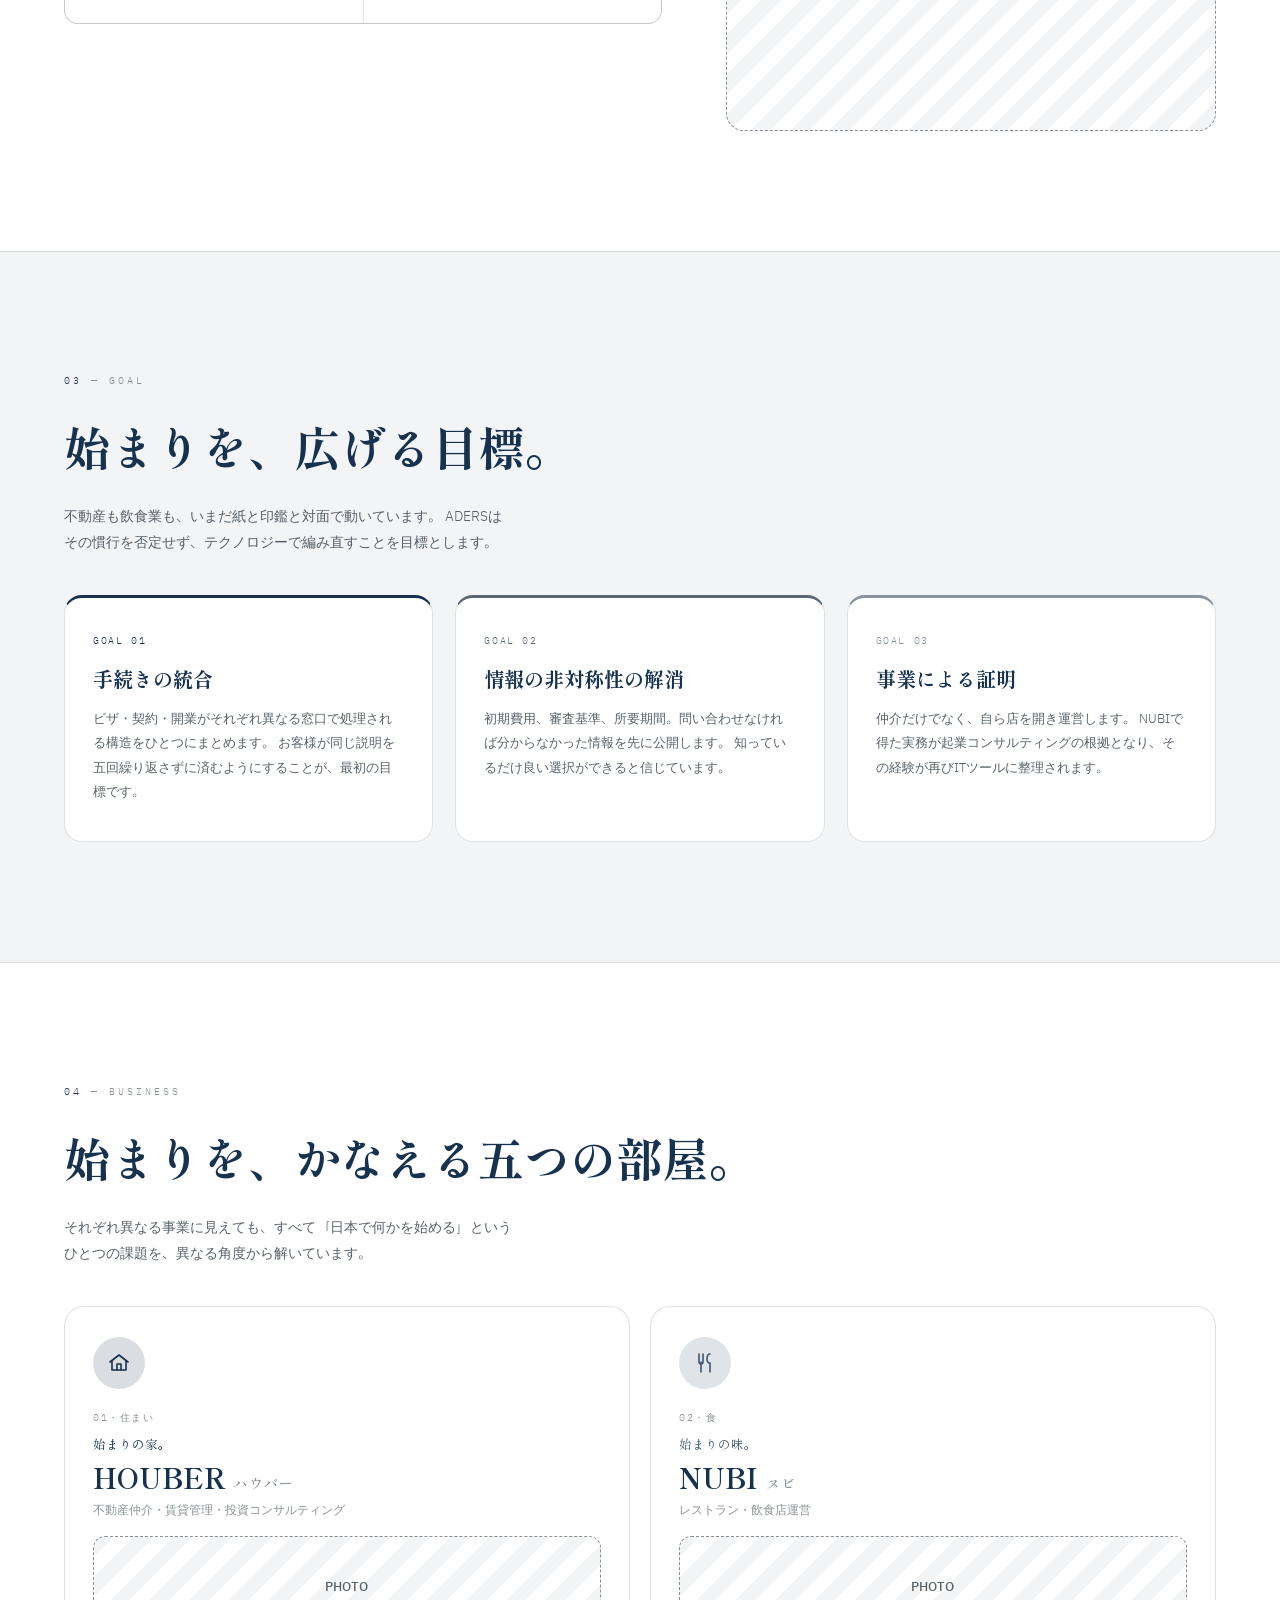
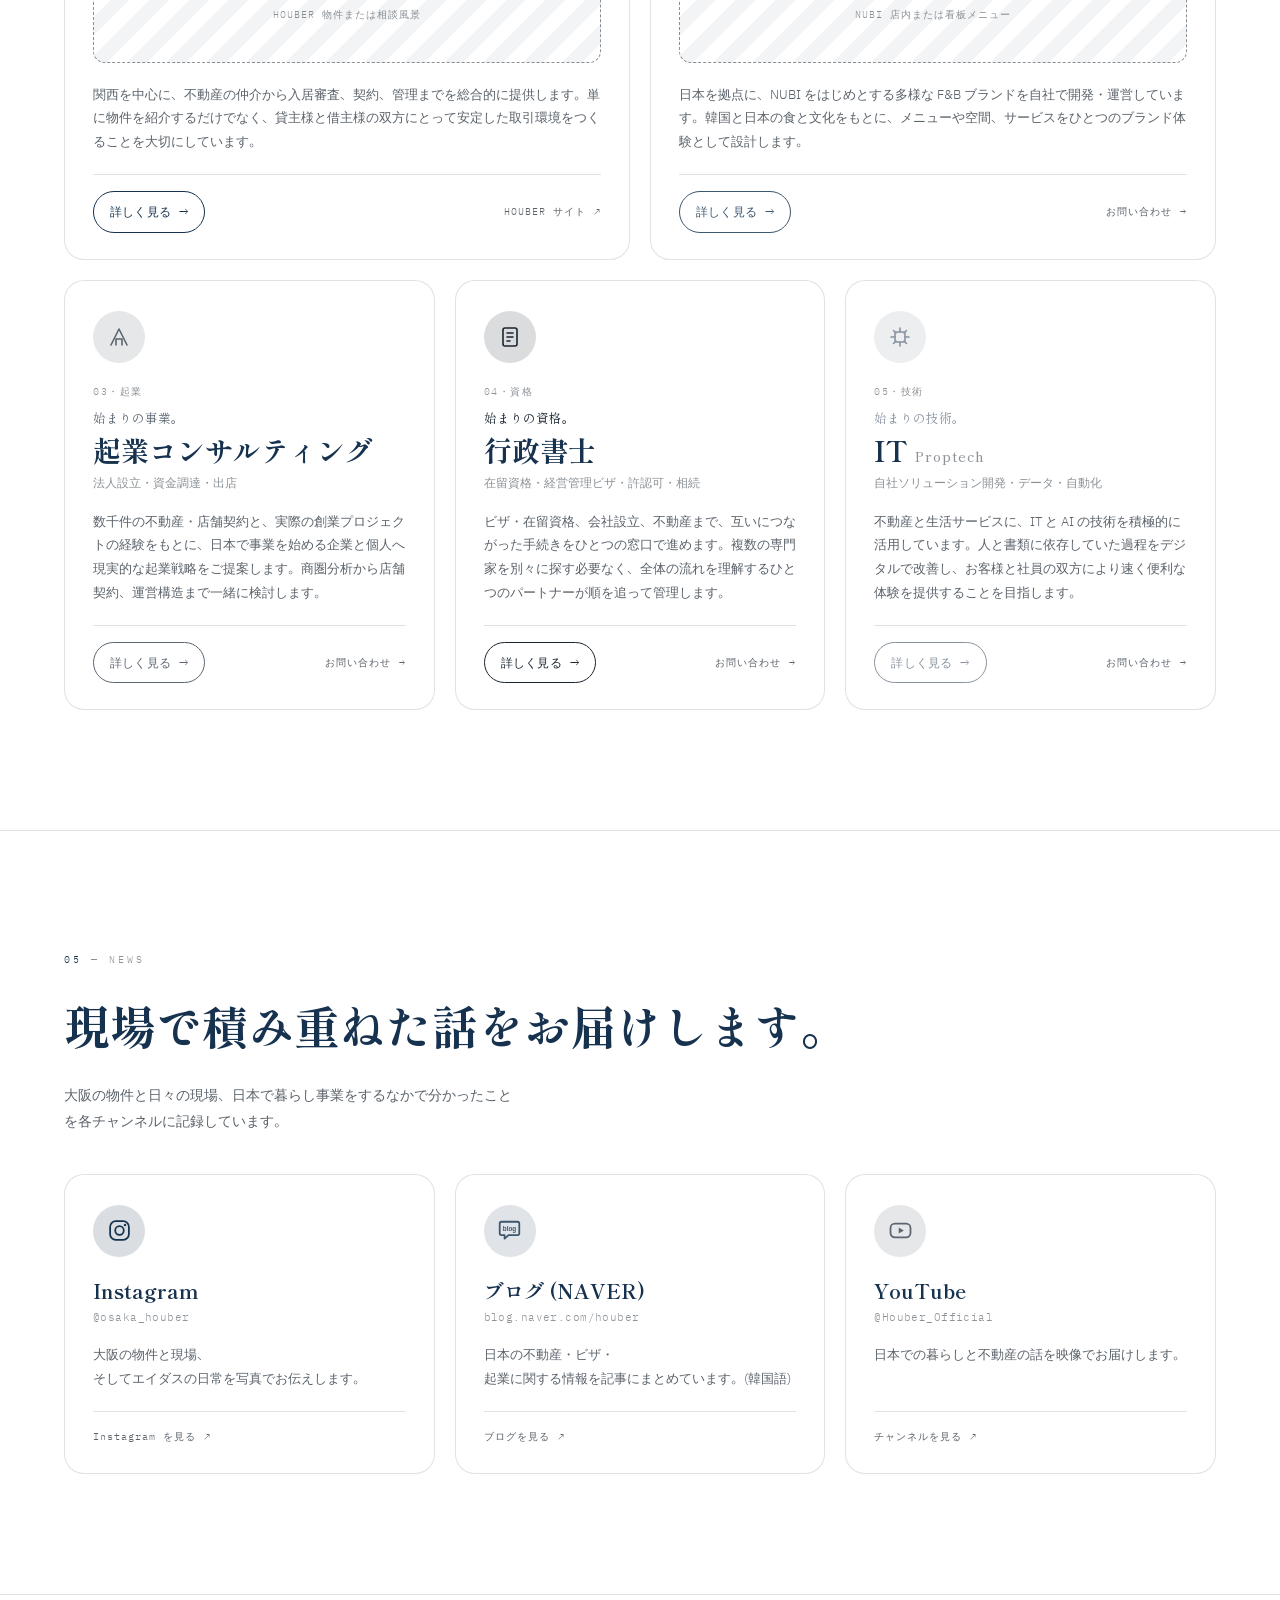
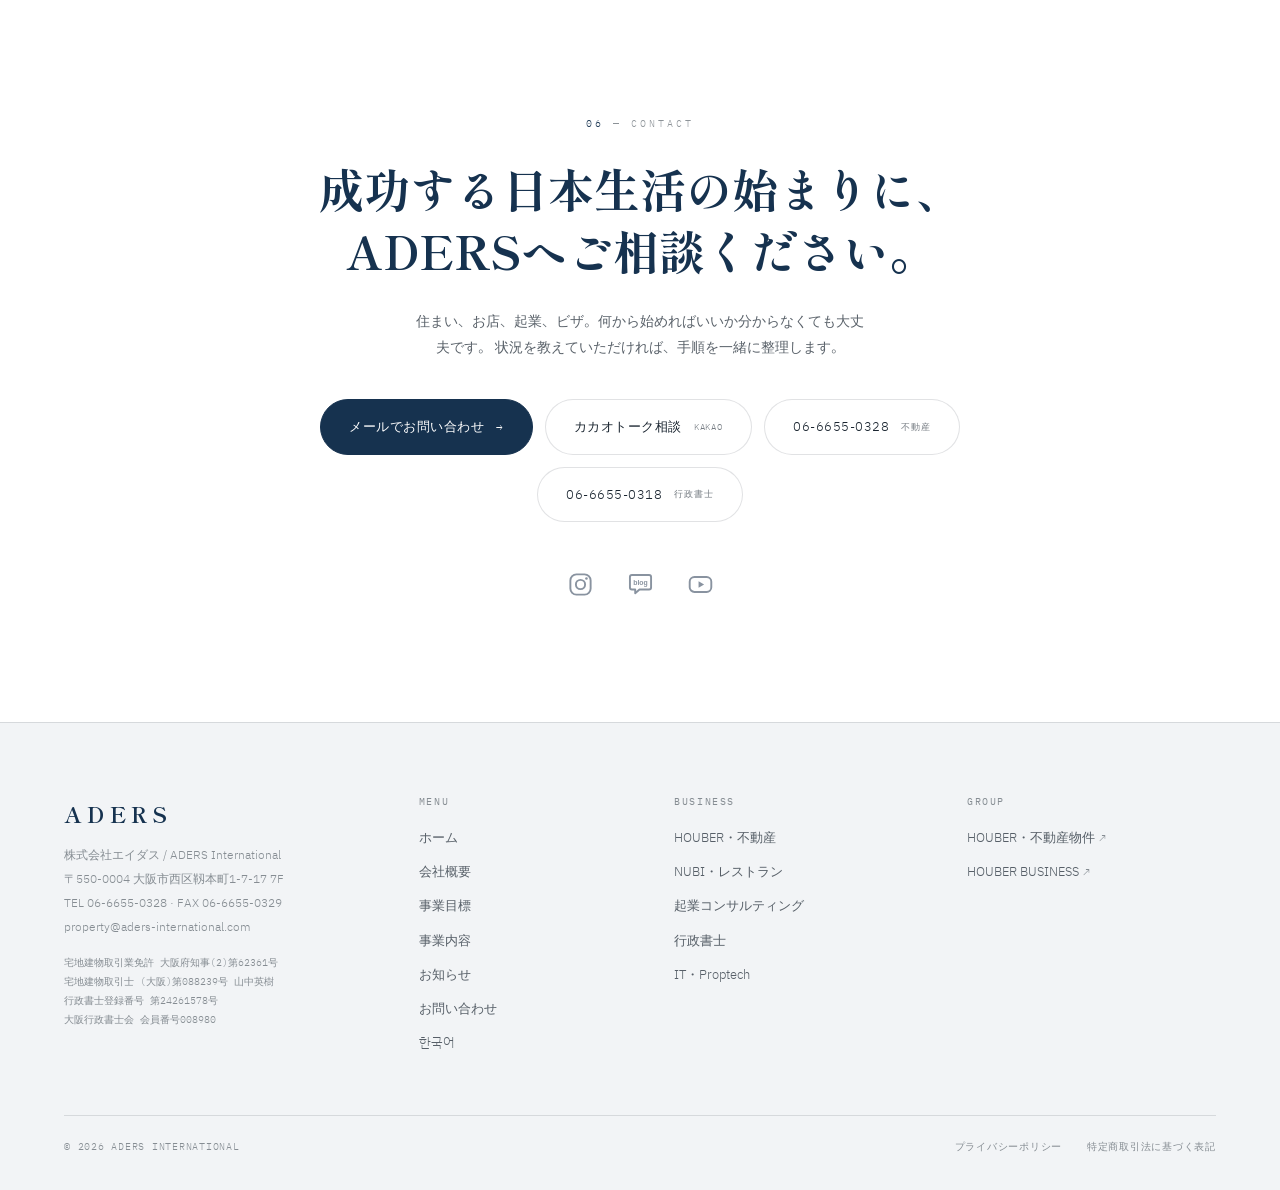
==== commit 6e1ba488: "행정서사 등록번호 추가 (第24261578号) · 12장 전부의 푸터 footer__license 에 한 줄 추가 · 행정서사 상세 페이지(=팝업)의 detail-note 에도 반" ====
--- a/ja/index.html
+++ b/ja/index.html
@@ -651,6 +651,7 @@
       <div class="footer__license">
         宅地建物取引業免許 大阪府知事(2)第62361号<br>
         宅地建物取引士 (大阪)第088239号 山中英樹<br>
+        行政書士登録番号 第24261578号<br>
         大阪行政書士会 会員番号008980
       </div>
     </div>
